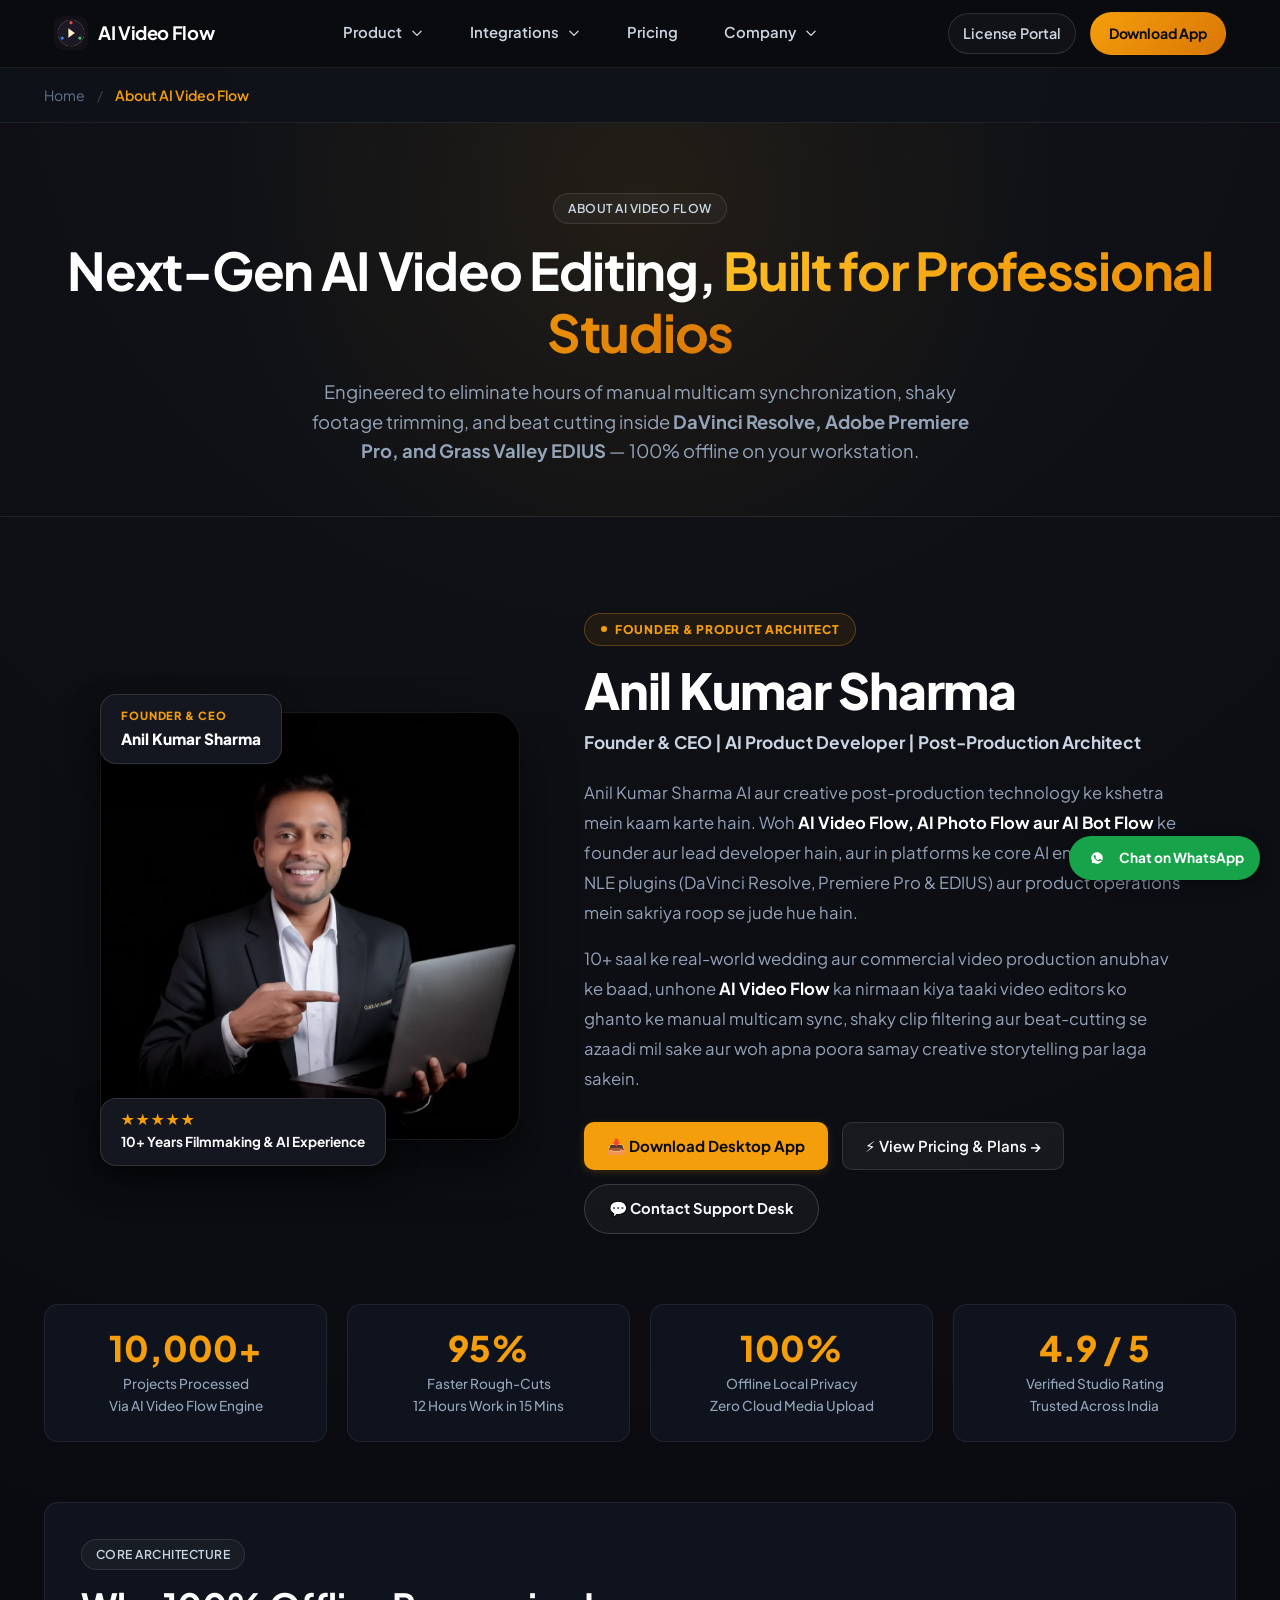
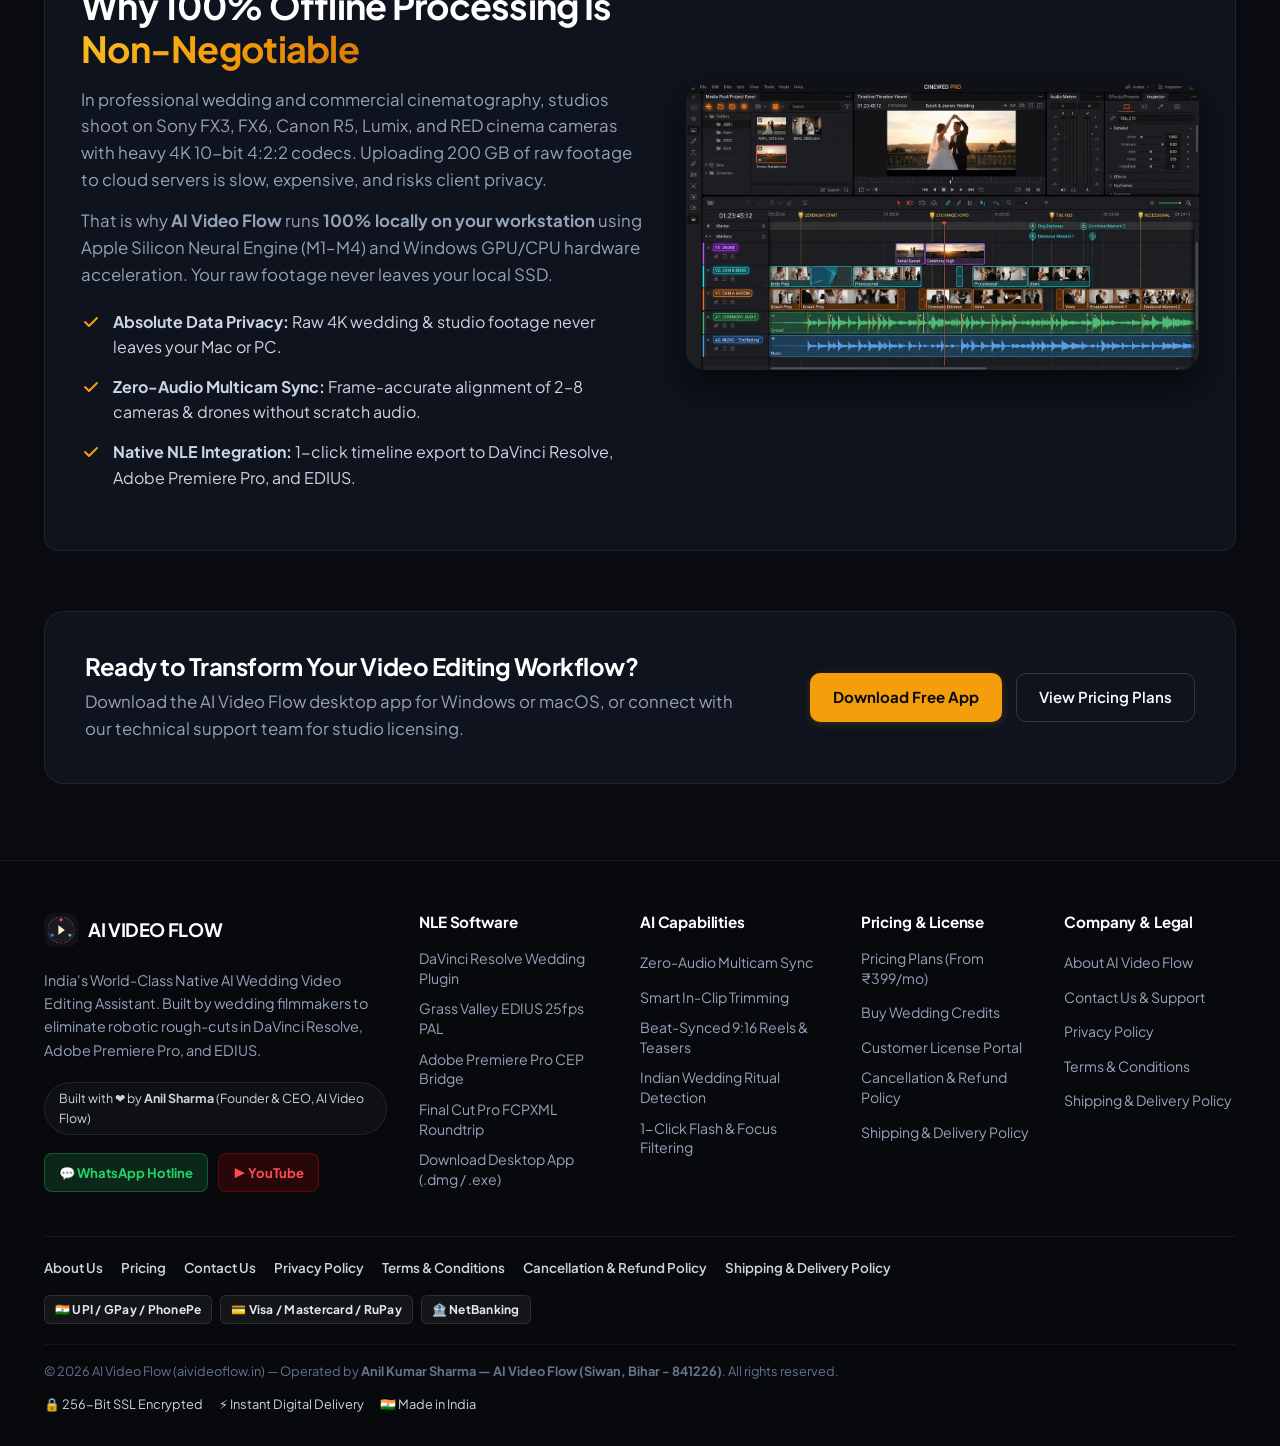
==== about.html @ 6924d9f5 "Update Header dropdowns to rounded pill triggers and soft icon-box cards in dark/gold theme" ====
<!DOCTYPE html>
<html lang="en">
<head>
  <meta charset="UTF-8">
  <meta name="viewport" content="width=device-width, initial-scale=1.0">
  <title>About Us — AI Video Flow | Built by Anil Kumar Sharma</title>
  
  <!-- Advanced SEO Meta Tags -->
  <meta name="description" content="Learn about AI Video Flow and its Founder & CEO Anil Kumar Sharma. India's #1 Native Offline AI Wedding Video Editing Assistant for DaVinci Resolve, Adobe Premiere Pro, and EDIUS.">
  <meta name="keywords" content="ai video flow, anil kumar sharma, ai video editing software india, davinci resolve wedding plugin, premiere pro multicam sync, edius ai editing">
  <meta name="author" content="Anil Kumar Sharma">
  <meta name="robots" content="index, follow, max-image-preview:large, max-snippet:-1, max-video-preview:-1">
  <meta name="theme-color" content="#07090e">
  <link rel="canonical" href="https://aivideoflow.in/about.html">

  <!-- OpenGraph / Facebook -->
  <meta property="og:type" content="profile">
  <meta property="og:url" content="https://aivideoflow.in/about.html">
  <meta property="og:title" content="About AI Video Flow — Founded by Anil Kumar Sharma">
  <meta property="og:description" content="Discover the mission and technology behind AI Video Flow — India's native offline AI video editing engine for DaVinci Resolve, Premiere Pro &amp; EDIUS.">
  <meta property="og:image" content="https://aivideoflow.in/assets/anil-sharma-mentor.webp">
  <meta property="og:site_name" content="AI Video Flow">
  <meta property="og:locale" content="en_IN">

  <!-- Twitter Card -->
  <meta name="twitter:card" content="summary_large_image">
  <meta name="twitter:url" content="https://aivideoflow.in/about.html">
  <meta name="twitter:title" content="About AI Video Flow — Founded by Anil Kumar Sharma">
  <meta name="twitter:description" content="100% Offline AI Video Editing Suite for DaVinci Resolve, Adobe Premiere Pro, and Grass Valley EDIUS.">
  <meta name="twitter:image" content="https://aivideoflow.in/assets/anil-sharma-mentor.webp">

  <!-- Favicon -->
  <link rel="icon" type="image/png" href="assets/icon.png">
  <link rel="apple-touch-icon" href="assets/icon.png">

  <!-- Fonts & Stylesheet -->
  <link rel="preconnect" href="https://fonts.googleapis.com">
  <link rel="preconnect" href="https://fonts.gstatic.com" crossorigin>
  <link href="https://fonts.googleapis.com/css2?family=JetBrains+Mono:wght@500;700&family=Plus+Jakarta+Sans:wght@400;500;600;700;800&display=swap" rel="stylesheet">
  <link rel="stylesheet" href="css/style.css?v=5.3">

  <!-- JSON-LD Structured Data: BreadcrumbList + AboutPage + Person + Organization -->
  <script type="application/ld+json">
  {
    "@context": "https://schema.org",
    "@graph": [
      {
        "@type": "BreadcrumbList",
        "itemListElement": [
          {
            "@type": "ListItem",
            "position": 1,
            "name": "Home",
            "item": "https://aivideoflow.in/"
          },
          {
            "@type": "ListItem",
            "position": 2,
            "name": "About Us",
            "item": "https://aivideoflow.in/about.html"
          }
        ]
      },
      {
        "@type": "AboutPage",
        "name": "About Anil Sharma and AI Video Flow",
        "url": "https://aivideoflow.in/about.html",
        "description": "Background, philosophy, and academy credentials of Anil Sharma, creator of AI Video Flow and founder of AI Video Flow Technologies in Siwan, Bihar.",
        "mainEntity": {
          "@type": "Person",
          "name": "Anil Sharma",
          "jobTitle": "Lead Cinematographer, Mentor & Software Creator",
          "image": "https://aivideoflow.in/assets/anil-sharma-mentor.webp",
          "url": "https://quickartphotography.in/mentors/anil-sharma/",
          "sameAs": [
            "https://quickartphotography.in/about-us/",
            "https://www.youtube.com/@QuickartPhotographyAcademy/videos",
            "https://www.instagram.com/quick.art.photography.academy/",
            "https://www.facebook.com/Quick.art.Photography.Academy"
          ],
          "worksFor": {
            "@type": "EducationalOrganization",
            "name": "AI Video Flow Technologies",
            "url": "https://quickartphotography.in/",
            "address": {
              "@type": "PostalAddress",
              "addressLocality": "Siwan",
              "addressRegion": "Bihar",
              "addressCountry": "IN"
            }
          }
        }
      }
    ]
  }
  </script>
    <!-- Critical Header Base Safeguard -->
  <style>
    .brand-name { white-space: nowrap !important; display: inline-flex !important; align-items: center !important; }
    .dropdown-menu, .mega-menu { display: none; }
    .has-dropdown:hover > .dropdown-menu, .has-dropdown:hover > .mega-menu { display: block; }
    .mobile-drawer-cta { display: none !important; }
    .nav-links, .dropdown-menu, .dropdown-menu li, .mega-item-list, .mega-item-list li { list-style: none !important; margin: 0; padding: 0; }
  </style>
</head>
<body>
    <!-- Site Navigation -->
      <!-- Site Navigation -->
  <header class="site-header">
    <div class="container nav-wrapper">
      <a href="index.html" class="brand-logo">
        <img src="assets/icon.png" alt="AI Video Flow Logo">
        <span class="brand-name">AI Video Flow</span>
      </a>

      <ul class="nav-links">
        <!-- Product Dropdown -->
        <li class="has-dropdown">
          <a href="index.html#workflows">
            Product
            <svg class="nav-chevron" viewBox="0 0 24 24"><path stroke-linecap="round" stroke-linejoin="round" d="M19 9l-7 7-7-7"/></svg>
          </a>
          <ul class="dropdown-menu">
            <li>
              <a href="index.html#workflows">
                <span class="dd-icon-box">
                  <svg fill="none" stroke="currentColor" stroke-width="2" viewBox="0 0 24 24"><path stroke-linecap="round" stroke-linejoin="round" d="M14.752 11.168l-3.197-2.132A1 1 0 0010 9.87v4.263a1 1 0 001.555.832l3.197-2.132a1 1 0 000-1.664z"/><path stroke-linecap="round" stroke-linejoin="round" d="M21 12a9 9 0 11-18 0 9 9 0 0118 0z"/></svg>
                </span>
                <span>AI Workflows</span>
              </a>
            </li>
            <li>
              <a href="zero-audio-multicam-sync.html">
                <span class="dd-icon-box">
                  <svg fill="none" stroke="currentColor" stroke-width="2" viewBox="0 0 24 24"><path stroke-linecap="round" stroke-linejoin="round" d="M13 10V3L4 14h7v7l9-11h-7z"/></svg>
                </span>
                <span>Zero-Audio Multicam</span>
              </a>
            </li>
            <li>
              <a href="index.html#features">
                <span class="dd-icon-box">
                  <svg fill="none" stroke="currentColor" stroke-width="2" viewBox="0 0 24 24"><path stroke-linecap="round" stroke-linejoin="round" d="M5 3v4M3 5h4M6 17v4m-2-2h4m5-16l2.286 6.857L21 12l-5.714 2.143L13 21l-2.286-6.857L5 12l5.714-2.143L13 3z"/></svg>
                </span>
                <span>Core Capabilities</span>
              </a>
            </li>
            <li>
              <a href="index.html#download">
                <span class="dd-icon-box">
                  <svg fill="none" stroke="currentColor" stroke-width="2" viewBox="0 0 24 24"><path stroke-linecap="round" stroke-linejoin="round" d="M4 16v1a3 3 0 003 3h10a3 3 0 003-3v-1m-4-4l-4 4m0 0l-4-4m4 4V4"/></svg>
                </span>
                <span>Download Desktop App</span>
              </a>
            </li>
          </ul>
        </li>

        <!-- Integrations Dropdown -->
        <li class="has-dropdown">
          <a href="index.html#editors">
            Integrations
            <svg class="nav-chevron" viewBox="0 0 24 24"><path stroke-linecap="round" stroke-linejoin="round" d="M19 9l-7 7-7-7"/></svg>
          </a>
          <ul class="dropdown-menu">
            <li>
              <a href="davinci-resolve-wedding-editing.html">
                <span class="dd-icon-box">
                  <svg fill="none" stroke="currentColor" stroke-width="2" viewBox="0 0 24 24"><circle cx="12" cy="8" r="3"/><circle cx="7" cy="16" r="3"/><circle cx="17" cy="16" r="3"/></svg>
                </span>
                <span>DaVinci Resolve</span>
              </a>
            </li>
            <li>
              <a href="premiere-pro-wedding-editing.html">
                <span class="dd-icon-box">
                  <svg fill="none" stroke="currentColor" stroke-width="2" viewBox="0 0 24 24"><rect x="3" y="4" width="18" height="16" rx="3"/><path stroke-linecap="round" stroke-linejoin="round" d="M8 15V9h3a2 2 0 010 4H8m7 2v-4a2 2 0 012-2"/></svg>
                </span>
                <span>Adobe Premiere Pro</span>
              </a>
            </li>
            <li>
              <a href="edius-wedding-video-editing.html">
                <span class="dd-icon-box">
                  <svg fill="none" stroke="currentColor" stroke-width="2" viewBox="0 0 24 24"><path stroke-linecap="round" stroke-linejoin="round" d="M15 10l4.553-2.276A1 1 0 0121 8.618v6.764a1 1 0 01-1.447.894L15 14M5 18h8a2 2 0 002-2V8a2 2 0 00-2-2H5a2 2 0 00-2 2v8a2 2 0 002 2z"/></svg>
                </span>
                <span>Grass Valley EDIUS</span>
              </a>
            </li>
          </ul>
        </li>

        <!-- Pricing -->
        <li><a href="pricing.html">Pricing</a></li>

        <!-- Company Dropdown (Exact Match to Reference Image!) -->
        <li class="has-dropdown">
          <a href="about.html">
            Company
            <svg class="nav-chevron" viewBox="0 0 24 24"><path stroke-linecap="round" stroke-linejoin="round" d="M19 9l-7 7-7-7"/></svg>
          </a>
          <ul class="dropdown-menu menu-right">
            <li>
              <a href="about.html">
                <span class="dd-icon-box">
                  <svg fill="currentColor" viewBox="0 0 24 24"><path d="M4 21V5a2 2 0 012-2h8a2 2 0 012 2v16h2v2H2v-2h2zm4-14v2h2V7H8zm0 4v2h2v-2H8zm0 4v2h2v-2H8zm4-8v2h2V7h-2zm0 4v2h2v-2h-2zm0 4v2h2v-2h-2z"/></svg>
                </span>
                <span>About Us</span>
              </a>
            </li>
            <li>
              <a href="contact.html">
                <span class="dd-icon-box">
                  <svg fill="currentColor" viewBox="0 0 24 24"><path d="M20 4H4c-1.1 0-1.99.9-1.99 2L2 18c0 1.1.9 2 2 2h16c1.1 0 2-.9 2-2V6c0-1.1-.9-2-2-2zm0 4l-8 5-8-5V6l8 5 8-5v2z"/></svg>
                </span>
                <span>Contact Us</span>
              </a>
            </li>
            <li>
              <a href="privacy.html">
                <span class="dd-icon-box">
                  <svg fill="currentColor" viewBox="0 0 24 24"><path d="M12 1L3 5v6c0 5.55 3.84 10.74 9 12 5.16-1.26 9-6.45 9-12V5l-9-4zm-2 16l-4-4 1.41-1.41L10 14.17l6.59-6.59L18 9l-8 8z"/></svg>
                </span>
                <span>Privacy Policy</span>
              </a>
            </li>
            <li>
              <a href="refund.html">
                <span class="dd-icon-box">
                  <svg fill="currentColor" viewBox="0 0 24 24"><path d="M14 2H6c-1.1 0-1.99.9-1.99 2L4 20c0 1.1.89 2 1.99 2H18c1.1 0 2-.9 2-2V8l-6-6zm2 16H8v-2h8v2zm0-4H8v-2h8v2zm-3-5V3.5L18.5 9H13z"/></svg>
                </span>
                <span>Refund &amp; Terms</span>
              </a>
            </li>
          </ul>
        </li>

        <!-- Mobile Drawer CTA -->
        <li class="mobile-drawer-cta">
          <a href="https://license.aivideoflow.in/index.php/admin" target="_blank" class="btn btn-secondary">License Portal</a>
          <a href="index.html#download" class="btn btn-primary">Download App</a>
        </li>
      </ul>

      <div class="nav-actions">
        <a href="https://license.aivideoflow.in/index.php/admin" target="_blank" class="nav-portal-link">License Portal</a>
        <a href="index.html#download" class="btn btn-primary">Download App</a>
        <button class="mobile-toggle" aria-label="Toggle Navigation">☰</button>
      </div>
    </div>
  </header>

  <!-- Breadcrumbs -->
  <nav class="breadcrumbs-bar" aria-label="Breadcrumb">
    <div class="container">
      <a href="index.html">Home</a>
      <span class="separator">/</span>
      <span class="current">About AI Video Flow</span>
    </div>
  </nav>

  <!-- Page Hero Header -->
  <section class="page-hero">
    <div class="container">
      <div class="section-tag">
        <span class="badge badge-version">ABOUT AI VIDEO FLOW</span>
      </div>
      <h1>Next-Gen AI Video Editing, <span class="text-gold">Built for Professional Studios</span></h1>
      <p>
        Engineered to eliminate hours of manual multicam synchronization, shaky footage trimming, and beat cutting inside <strong>DaVinci Resolve, Adobe Premiere Pro, and Grass Valley EDIUS</strong> — 100% offline on your workstation.
      </p>
    </div>
  </section>

  <!-- Main Founder & Product Mission Showcase -->
  <main class="section">
    <div class="container">
      
      <!-- Founder & CEO Spotlight Grid -->
      <div class="founder-spotlight-grid">
        <!-- Left: Founder Photo Card with Floating Top-Left & Bottom-Left Badges -->
        <div class="founder-photo-wrap">
          <div class="founder-badge-topleft">
            <span class="f-role">FOUNDER &amp; CEO</span>
            <span class="f-name">Anil Kumar Sharma</span>
          </div>

          <div class="founder-photo-frame">
            <img src="assets/anil-sharma-mentor.webp" alt="Anil Kumar Sharma — Founder & CEO of AI Video Flow" width="600" height="600">
          </div>

          <div class="founder-badge-bottomleft">
            <div class="f-stars">★★★★★</div>
            <div class="f-exp">10+ Years Filmmaking &amp; AI Experience</div>
          </div>
        </div>

        <!-- Right: Founder Bio & Product Action Pills -->
        <div class="founder-bio-content">
          <div class="founder-pill-tag">
            <span class="dot"></span>
            FOUNDER &amp; PRODUCT ARCHITECT
          </div>

          <h2>Anil Kumar Sharma</h2>

          <div class="founder-roles-line">
            Founder &amp; CEO | AI Product Developer | Post-Production Architect
          </div>

          <p class="founder-desc-text">
            Anil Kumar Sharma AI aur creative post-production technology ke kshetra mein kaam karte hain. Woh <strong>AI Video Flow, AI Photo Flow aur AI Bot Flow</strong> ke founder aur lead developer hain, aur in platforms ke core AI engine, native NLE plugins (DaVinci Resolve, Premiere Pro &amp; EDIUS) aur product operations mein sakriya roop se jude hue hain.
          </p>

          <p class="founder-desc-text" style="margin-top:-12px;">
            10+ saal ke real-world wedding aur commercial video production anubhav ke baad, unhone <strong>AI Video Flow</strong> ka nirmaan kiya taaki video editors ko ghanto ke manual multicam sync, shaky clip filtering aur beat-cutting se azaadi mil sake aur woh apna poora samay creative storytelling par laga sakein.
          </p>

          <!-- Product Action Buttons -->
          <div class="founder-btn-row">
            <a href="index.html#download" class="btn btn-primary">
              📥 Download Desktop App
            </a>

            <a href="pricing.html" class="btn btn-secondary">
              ⚡ View Pricing &amp; Plans →
            </a>

            <a href="contact.html" class="btn-masterclass-pill">
              💬 Contact Support Desk
            </a>
          </div>
        </div>
      </div>

      <!-- Product Impact Stats Strip -->
      <div class="stats-grid-4">
        <div class="stat-box">
          <div class="number">10,000+</div>
          <div class="label">Projects Processed<br>Via AI Video Flow Engine</div>
        </div>
        <div class="stat-box">
          <div class="number">95%</div>
          <div class="label">Faster Rough-Cuts<br>12 Hours Work in 15 Mins</div>
        </div>
        <div class="stat-box">
          <div class="number">100%</div>
          <div class="label">Offline Local Privacy<br>Zero Cloud Media Upload</div>
        </div>
        <div class="stat-box">
          <div class="number">4.9 / 5</div>
          <div class="label">Verified Studio Rating<br>Trusted Across India</div>
        </div>
      </div>

      <!-- Real Studio & Production Philosophy -->
      <div class="showcase-box" style="grid-template-columns: 1.1fr 1fr;margin-top:60px;">
        <div class="showcase-details">
          <span class="badge badge-version">CORE ARCHITECTURE</span>
          <h2 style="text-align:left;margin-top:14px;">Why 100% Offline Processing Is <span class="text-gold">Non-Negotiable</span></h2>
          <p>
            In professional wedding and commercial cinematography, studios shoot on Sony FX3, FX6, Canon R5, Lumix, and RED cinema cameras with heavy 4K 10-bit 4:2:2 codecs. Uploading 200 GB of raw footage to cloud servers is slow, expensive, and risks client privacy.
          </p>
          <p style="margin-top:14px;">
            That is why <strong>AI Video Flow</strong> runs <strong>100% locally on your workstation</strong> using Apple Silicon Neural Engine (M1–M4) and Windows GPU/CPU hardware acceleration. Your raw footage never leaves your local SSD.
          </p>
          <ul style="margin-top:20px;">
            <li>
              <svg width="20" height="20" fill="currentColor" viewBox="0 0 20 20"><path fill-rule="evenodd" d="M16.707 5.293a1 1 0 010 1.414l-8 8a1 1 0 01-1.414 0l-4-4a1 1 0 011.414-1.414L8 12.586l7.293-7.293a1 1 0 011.414 0z" clip-rule="evenodd"/></svg>
              <span><strong>Absolute Data Privacy:</strong> Raw 4K wedding &amp; studio footage never leaves your Mac or PC.</span>
            </li>
            <li>
              <svg width="20" height="20" fill="currentColor" viewBox="0 0 20 20"><path fill-rule="evenodd" d="M16.707 5.293a1 1 0 010 1.414l-8 8a1 1 0 01-1.414 0l-4-4a1 1 0 011.414-1.414L8 12.586l7.293-7.293a1 1 0 011.414 0z" clip-rule="evenodd"/></svg>
              <span><strong>Zero-Audio Multicam Sync:</strong> Frame-accurate alignment of 2–8 cameras &amp; drones without scratch audio.</span>
            </li>
            <li>
              <svg width="20" height="20" fill="currentColor" viewBox="0 0 20 20"><path fill-rule="evenodd" d="M16.707 5.293a1 1 0 010 1.414l-8 8a1 1 0 01-1.414 0l-4-4a1 1 0 011.414-1.414L8 12.586l7.293-7.293a1 1 0 011.414 0z" clip-rule="evenodd"/></svg>
              <span><strong>Native NLE Integration:</strong> 1-click timeline export to DaVinci Resolve, Adobe Premiere Pro, and EDIUS.</span>
            </li>
          </ul>
        </div>
        <div class="showcase-media">
          <img src="assets/hero_timeline.jpg" alt="AI Video Flow Native Multicam Timeline Interface" style="width:100%;border-radius:var(--radius-lg);object-fit:cover;box-shadow:var(--shadow-card);">
        </div>
      </div>

      <!-- Product Download & Support Callout -->
      <div style="background:var(--bg-card);border:1px solid var(--border-color);border-radius:var(--radius-lg);padding:40px;margin-top:60px;display:flex;justify-content:space-between;align-items:center;flex-wrap:wrap;gap:24px;">
        <div>
          <h3 style="font-size:1.5rem;color:#fff;">Ready to Transform Your Video Editing Workflow?</h3>
          <p style="margin-top:8px;color:var(--text-secondary);max-width:650px;">
            Download the AI Video Flow desktop app for Windows or macOS, or connect with our technical support team for studio licensing.
          </p>
        </div>
        <div style="display:flex;gap:14px;flex-wrap:wrap;">
          <a href="index.html#download" class="btn btn-primary">Download Free App</a>
          <a href="pricing.html" class="btn btn-outline-gold">View Pricing Plans</a>
        </div>
      </div>

    </div>
  </main>

  <!-- Site Footer with Trust Bar and 5-Column Navigation -->
  <footer class="site-footer">
    <div class="container">

      <!-- Trust Bar -->
      <div class="footer-trust-bar">
        <div class="trust-item">
          <div class="trust-icon">🇮🇳</div>
          <div class="trust-text">
            <strong>Engineered for Indian Weddings</strong>
            <span>Barat, Jaymala, Pheras &amp; Vidai optimized</span>
          </div>
        </div>
        <div class="trust-item">
          <div class="trust-icon">⚡</div>
          <div class="trust-text">
            <strong>Offline Local Engine</strong>
            <span>Raw 4K footage never leaves your workstation</span>
          </div>
        </div>
        <div class="trust-item">
          <div class="trust-icon">🎬</div>
          <div class="trust-text">
            <strong>Native NLE Integrations</strong>
            <span>DaVinci Resolve, Premiere Pro &amp; EDIUS</span>
          </div>
        </div>
        <div class="trust-item">
          <div class="trust-icon">🎓</div>
          <div class="trust-text">
            <strong>10,000+ Projects Processed</strong>
            <span>Trusted by Wedding & Commercial Studios</span>
          </div>
        </div>
      </div>

      <!-- Main Footer Columns -->
      <div class="footer-grid">
        <div class="footer-brand">
          <a href="index.html" class="brand-logo">
            <img src="assets/icon.png" alt="AI Video Flow Logo">
            <div class="brand-name">AI VIDEO FLOW</div>
          </a>
          <p>
            India's World-Class Native AI Wedding Video Editing Assistant. Built by wedding filmmakers to eliminate robotic rough-cuts in DaVinci Resolve, Adobe Premiere Pro, and EDIUS.
          </p>
          <div class="footer-creator-pill">
            <span>Built with ❤️ by <strong>Anil Sharma</strong> (Founder & CEO, AI Video Flow)</span>
          </div>
          <div class="footer-social-row">
            <a href="https://wa.me/919939800780" target="_blank" class="footer-social-btn whatsapp">💬 WhatsApp Hotline</a>
            <a href="https://www.youtube.com/@QuickartPhotographyAcademy/videos" target="_blank" class="footer-social-btn youtube">▶ YouTube</a>
          </div>
        </div>

        <div class="footer-col">
          <h4>NLE Software</h4>
          <ul class="footer-links">
            <li><a href="davinci-resolve-wedding-editing.html">DaVinci Resolve Wedding Plugin</a></li>
            <li><a href="edius-wedding-video-editing.html">Grass Valley EDIUS 25fps PAL</a></li>
            <li><a href="premiere-pro-wedding-editing.html">Adobe Premiere Pro CEP Bridge</a></li>
            <li><a href="index.html#editors">Final Cut Pro FCPXML Roundtrip</a></li>
            <li><a href="index.html#download">Download Desktop App (.dmg / .exe)</a></li>
          </ul>
        </div>

        <div class="footer-col">
          <h4>AI Capabilities</h4>
          <ul class="footer-links">
            <li><a href="zero-audio-multicam-sync.html">Zero-Audio Multicam Sync</a></li>
            <li><a href="index.html#features">Smart In-Clip Trimming</a></li>
            <li><a href="index.html#features">Beat-Synced 9:16 Reels &amp; Teasers</a></li>
            <li><a href="index.html#features">Indian Wedding Ritual Detection</a></li>
            <li><a href="index.html#features">1-Click Flash &amp; Focus Filtering</a></li>
          </ul>
        </div>

        <div class="footer-col">
          <h4>Pricing &amp; License</h4>
          <ul class="footer-links">
            <li><a href="pricing.html">Pricing Plans (From ₹399/mo)</a></li>
            <li><a href="https://license.aivideoflow.in/index.php/buy" target="_blank">Buy Wedding Credits</a></li>
            <li><a href="https://license.aivideoflow.in/index.php/admin" target="_blank">Customer License Portal</a></li>
            <li><a href="refund.html">Cancellation &amp; Refund Policy</a></li>
            <li><a href="shipping.html">Shipping &amp; Delivery Policy</a></li>
          </ul>
        </div>

        <div class="footer-col">
          <h4>Company &amp; Legal</h4>
          <ul class="footer-links">
            <li><a href="about.html">About AI Video Flow</a></li>
            <li><a href="contact.html">Contact Us &amp; Support</a></li>
            <li><a href="privacy.html">Privacy Policy</a></li>
            <li><a href="terms.html">Terms &amp; Conditions</a></li>
            <li><a href="shipping.html">Shipping &amp; Delivery Policy</a></li>
          </ul>
        </div>
      </div>

      <!-- Payment Gateway Mandatory Compliance & Policy Bar -->
      <div class="footer-legal-strip">
        <div class="footer-policy-pills">
          <a href="about.html">About Us</a>
          <a href="pricing.html">Pricing</a>
          <a href="contact.html">Contact Us</a>
          <a href="privacy.html">Privacy Policy</a>
          <a href="terms.html">Terms &amp; Conditions</a>
          <a href="refund.html">Cancellation &amp; Refund Policy</a>
          <a href="shipping.html">Shipping &amp; Delivery Policy</a>
        </div>
        <div class="footer-payment-methods">
          <span class="pay-badge">🇮🇳 UPI / GPay / PhonePe</span>
          <span class="pay-badge">💳 Visa / Mastercard / RuPay</span>
          <span class="pay-badge">🏦 NetBanking</span>
        </div>
      </div>

      <div class="footer-bottom">
        <div>
          © 2026 AI Video Flow (aivideoflow.in) — Operated by <strong>Anil Kumar Sharma — AI Video Flow (Siwan, Bihar - 841226)</strong>. All rights reserved.
        </div>
        <div class="footer-security-badges">
          <span>🔒 256-Bit SSL Encrypted</span>
          <span>⚡ Instant Digital Delivery</span>
          <span>🇮🇳 Made in India</span>
        </div>
      </div>

    </div>
  </footer>

  <!-- Floating WhatsApp CTA -->
  <a href="https://wa.me/919939800780?text=Hello%20Anil%20Sharma%20sir,%20mujhe%20AI%20Video%20Flow%20ke%20baare%20me%20baat%20karni%20hai" target="_blank" class="floating-whatsapp" aria-label="Chat on WhatsApp">
    <svg viewBox="0 0 24 24"><path d="M12.031 6.172c-3.181 0-5.767 2.586-5.768 5.766-.001 1.298.38 2.27 1.019 3.287l-.582 2.128 2.182-.573c.978.58 1.911.928 3.145.929 3.178 0 5.767-2.587 5.768-5.766.001-3.187-2.575-5.77-5.764-5.771zm3.392 8.244c-.144.405-.837.774-1.17.824-.312.045-.694.074-2.127-.521-1.625-.675-2.679-2.316-2.76-2.424-.082-.108-.656-.874-.656-1.666 0-.793.415-1.182.562-1.341.147-.16.321-.199.428-.199.108 0 .216.002.309.006.101.005.234-.038.366.279.135.324.463 1.13.504 1.213.04.082.067.179.013.288-.054.108-.081.176-.162.271-.081.096-.17.214-.243.287-.081.082-.166.171-.071.334.095.163.423.699.908 1.13 1.055.939 1.63 1.053 1.862 1.149.232.096.368.082.503-.073.136-.156.582-.676.737-.908.156-.232.311-.194.523-.116.212.078 1.344.634 1.574.749.23.115.384.171.44.267.056.096.056.559-.088.964z"/></svg>
    <span>Chat on WhatsApp</span>
  </a>

  <script src="js/main.js?v=4.0"></script>
</body>
</html>
---- css/style.css ----
:root {
  --bg-primary: #07090e;
  --bg-secondary: #0d121d;
  --bg-card: rgba(18, 24, 38, 0.7);
  --bg-card-hover: rgba(26, 34, 52, 0.85);
  --border-color: rgba(255, 255, 255, 0.08);
  --border-highlight: rgba(234, 179, 8, 0.35);
  --text-primary: #f8fafc;
  --text-secondary: #94a3b8;
  --text-muted: #64748b;
  --accent-gold: #f59e0b;
  --accent-gold-bright: #fbbf24;
  --accent-gold-glow: rgba(245, 158, 11, 0.25);
  --accent-cyan: #38bdf8;
  --accent-cyan-glow: rgba(56, 189, 248, 0.2);
  --accent-purple: #a855f7;
  --font-sans: 'Plus Jakarta Sans', system-ui, -apple-system, sans-serif;
  --font-mono: 'JetBrains Mono', monospace;
  --radius-sm: 8px;
  --radius-md: 14px;
  --radius-lg: 20px;
  --radius-full: 9999px;
  --shadow-card: 0 20px 40px -15px rgba(0, 0, 0, 0.6);
  --shadow-glow: 0 0 35px -5px rgba(245, 158, 11, 0.3);
}

* {
  margin: 0;
  padding: 0;
  box-sizing: border-box;
}

html {
  scroll-behavior: smooth;
  font-size: 16px;
  background-color: var(--bg-primary);
  color: var(--text-primary);
  font-family: var(--font-sans);
  -webkit-font-smoothing: antialiased;
  overflow-x: hidden;
  max-width: 100vw;
}

body {
  overflow-x: hidden;
  max-width: 100vw;
  width: 100%;
  position: relative;
  line-height: 1.6;
  background-image: 
    radial-gradient(circle at 15% 15%, rgba(245, 158, 11, 0.08) 0%, transparent 40%),
    radial-gradient(circle at 85% 60%, rgba(56, 189, 248, 0.06) 0%, transparent 45%),
    radial-gradient(circle at 50% 90%, rgba(168, 85, 247, 0.05) 0%, transparent 50%);
  background-attachment: fixed;
}

/* Container */
.container {
  width: 100%;
  max-width: 1240px;
  margin: 0 auto;
  padding: 0 24px;
}

/* Typography */
h1, h2, h3, h4 {
  font-weight: 700;
  line-height: 1.2;
  letter-spacing: -0.02em;
  color: #fff;
}

h1 { font-size: clamp(2.4rem, 5vw, 4rem); }
h2 { font-size: clamp(1.8rem, 3.5vw, 2.75rem); text-align: center; margin-bottom: 1rem; }
h3 { font-size: 1.35rem; }

p {
  color: var(--text-secondary);
  font-size: 1.05rem;
}

.text-gold {
  background: linear-gradient(135deg, #fbbf24 0%, #f59e0b 50%, #d97706 100%);
  -webkit-background-clip: text;
  -webkit-text-fill-color: transparent;
}

.text-cyan {
  background: linear-gradient(135deg, #7dd3fc 0%, #38bdf8 100%);
  -webkit-background-clip: text;
  -webkit-text-fill-color: transparent;
}

/* Header & Nav */
.site-header {
  position: sticky;
  top: 0;
  z-index: 1000;
  background: rgba(9, 12, 20, 0.94);
  backdrop-filter: blur(16px);
  -webkit-backdrop-filter: blur(16px);
  border-bottom: 1px solid rgba(255, 255, 255, 0.08);
  padding: 14px 0;
  transition: all 0.3s ease;
}

.nav-wrapper {
  display: flex;
  justify-content: space-between;
  align-items: center;
  gap: 20px;
}

.brand-logo {
  display: flex;
  align-items: center;
  gap: 12px;
  text-decoration: none;
}

.brand-logo img {
  width: 38px;
  height: 38px;
  border-radius: 9px;
  box-shadow: 0 0 16px rgba(56, 189, 248, 0.25);
}

.brand-name {
  font-size: 1.28rem;
  font-weight: 800;
  letter-spacing: -0.02em;
  white-space: nowrap !important;
  display: inline-flex;
  align-items: center;
  line-height: 1;
}

.brand-name .text-ai {
  color: #ffffff;
}

.brand-name .text-video {
  color: #38bdf8;
}

.brand-name .text-flow {
  color: #f59e0b;
}

.brand-name span.sub {
  display: none !important;
}

.nav-links {
  display: flex;
  align-items: center;
  gap: 24px;
  list-style: none;
  margin: 0;
  padding: 0;
}

.nav-links > li {
  position: relative;
}

.nav-links > li > a {
  color: #94a3b8;
  text-decoration: none;
  font-size: 0.92rem;
  font-weight: 500;
  padding: 6px 0;
  display: inline-flex;
  align-items: center;
  gap: 5px;
  transition: color 0.2s ease;
  white-space: nowrap;
}

.nav-links > li > a:hover,
.nav-links > li > a.active {
  color: #ffffff;
  background: transparent;
}

.arrow-down {
  font-size: 0.55rem;
  color: #64748b;
  transition: transform 0.2s ease, color 0.2s ease;
  display: inline-block;
}

.has-dropdown:hover .arrow-down {
  transform: rotate(180deg);
  color: #38bdf8;
}

/* Elegant Floating Dropdown Menu (Desktop) */
.has-dropdown {
  position: relative;
}

/* =========================================================
   Mega Menu System (Desktop & Mobile)
   ========================================================= */
.has-mega-menu {
  position: static !important;
}

.mega-menu {
  display: none;
  position: absolute;
  top: calc(100% + 12px);
  left: 0;
  right: 0;
  margin: 0 auto;
  width: 100%;
  max-width: 960px;
  background: rgba(10, 14, 25, 0.98);
  backdrop-filter: blur(28px);
  -webkit-backdrop-filter: blur(28px);
  border: 1px solid rgba(255, 255, 255, 0.12);
  border-radius: 18px;
  box-shadow: 0 25px 60px -10px rgba(0, 0, 0, 0.85), 0 0 35px rgba(56, 189, 248, 0.08);
  padding: 24px;
  z-index: 1200;
  box-sizing: border-box;
}

.mega-menu::before {
  content: '';
  position: absolute;
  top: -14px;
  left: 0;
  right: 0;
  height: 14px;
}

.has-dropdown:hover > .mega-menu {
  display: block;
  animation: fadeInDropdown 0.22s cubic-bezier(0.16, 1, 0.3, 1);
}

.mega-menu-grid {
  display: grid;
  grid-template-columns: 1.25fr 1.25fr 1fr;
  gap: 24px;
  align-items: stretch;
}

.mega-menu-grid.solutions-grid {
  grid-template-columns: 1.25fr 1.25fr;
  max-width: 740px;
  margin: 0 auto;
}

.mega-menu-col {
  display: flex;
  flex-direction: column;
}

.mega-col-heading {
  font-size: 0.72rem;
  font-weight: 800;
  text-transform: uppercase;
  letter-spacing: 0.08em;
  color: #94a3b8;
  margin-bottom: 12px;
  padding-bottom: 6px;
  border-bottom: 1px solid rgba(255, 255, 255, 0.07);
  display: flex;
  align-items: center;
  gap: 6px;
}

.mega-item-list {
  list-style: none;
  margin: 0;
  padding: 0;
  display: flex;
  flex-direction: column;
  gap: 4px;
}

.mega-item-list li {
  width: 100%;
}

.mega-item-list a {
  display: flex;
  align-items: flex-start;
  gap: 12px;
  padding: 10px 12px;
  border-radius: 10px;
  color: #e2e8f0;
  text-decoration: none;
  transition: all 0.2s ease;
}

.mega-item-list a:hover {
  background: rgba(255, 255, 255, 0.06);
  color: #ffffff;
  transform: translateX(3px);
}

.mega-item-list .m-icon {
  font-size: 1.25rem;
  line-height: 1;
  flex-shrink: 0;
  margin-top: 2px;
}

.mega-item-list .m-icon-logo {
  width: 26px;
  height: 26px;
  border-radius: 6px;
  display: inline-flex;
  align-items: center;
  justify-content: center;
  font-size: 0.75rem;
  font-weight: 900;
  color: #fff;
  flex-shrink: 0;
  margin-top: 2px;
}

.mega-item-list .m-icon-logo.dv {
  background: linear-gradient(135deg, #f43f5e 0%, #0ea5e9 100%);
}

.mega-item-list .m-icon-logo.ed {
  background: linear-gradient(135deg, #0284c7 0%, #f59e0b 100%);
}

.mega-item-list .m-icon-logo.pr {
  background: #9333ea;
}

.mega-item-list .m-icon-logo.fcp {
  background: linear-gradient(135deg, #10b981 0%, #059669 100%);
}

.mega-item-list .m-text {
  display: flex;
  flex-direction: column;
  gap: 2px;
}

.mega-item-list strong {
  font-size: 0.9rem;
  font-weight: 600;
  color: #ffffff;
  display: inline-flex;
  align-items: center;
  gap: 6px;
}

.mega-item-list small {
  font-size: 0.78rem;
  color: #94a3b8;
  line-height: 1.35;
}

/* Mega Menu Spotlight Card (Right Column) */
.mega-featured-card {
  background: linear-gradient(145deg, rgba(139, 92, 246, 0.12) 0%, rgba(56, 189, 248, 0.08) 100%);
  border: 1px solid rgba(139, 92, 246, 0.25);
  border-radius: 14px;
  padding: 18px;
  display: flex;
  flex-direction: column;
  justify-content: space-between;
  position: relative;
  overflow: hidden;
}

.mega-featured-card::before {
  content: '';
  position: absolute;
  top: -30px;
  right: -30px;
  width: 100px;
  height: 100px;
  background: radial-gradient(circle, rgba(139, 92, 246, 0.3) 0%, transparent 70%);
  border-radius: 50%;
  pointer-events: none;
}

.mega-card-badge {
  display: inline-flex;
  align-items: center;
  gap: 5px;
  font-size: 0.65rem;
  font-weight: 800;
  color: #a78bfa;
  background: rgba(139, 92, 246, 0.2);
  padding: 3px 8px;
  border-radius: 6px;
  border: 1px solid rgba(139, 92, 246, 0.4);
  width: fit-content;
  margin-bottom: 10px;
  letter-spacing: 0.04em;
}

.mega-featured-card h4 {
  font-size: 1.05rem;
  font-weight: 700;
  color: #ffffff;
  margin: 0 0 6px 0;
}

.mega-featured-card p {
  font-size: 0.8rem;
  color: #cbd5e1;
  line-height: 1.4;
  margin: 0 0 12px 0;
}

.mega-card-nles {
  display: flex;
  align-items: center;
  gap: 8px;
  font-size: 0.75rem;
  color: #94a3b8;
  margin-bottom: 14px;
}

.mega-card-nles span {
  color: #f1f5f9;
  font-weight: 600;
}

.mega-card-btn {
  display: inline-flex;
  align-items: center;
  justify-content: center;
  gap: 6px;
  background: linear-gradient(135deg, #7c3aed 0%, #6366f1 100%);
  color: #ffffff !important;
  font-size: 0.82rem;
  font-weight: 700;
  padding: 8px 14px;
  border-radius: 8px;
  text-decoration: none;
  transition: all 0.2s ease;
  box-shadow: 0 4px 14px rgba(124, 58, 237, 0.35);
}

.mega-card-btn:hover {
  transform: translateY(-2px);
  box-shadow: 0 6px 20px rgba(124, 58, 237, 0.5);
  background: linear-gradient(135deg, #8b5cf6 0%, #7c3aed 100%);
}

/* Regular Dropdown Menu (For Resources & Company) */
.dropdown-menu {
  display: none;
  position: absolute;
  top: 100%;
  left: 0;
  margin-top: 8px;
  min-width: 290px;
  background: rgba(10, 14, 23, 0.98);
  backdrop-filter: blur(24px);
  -webkit-backdrop-filter: blur(24px);
  border: 1px solid rgba(255, 255, 255, 0.1);
  border-radius: 12px;
  box-shadow: 0 20px 45px -10px rgba(0, 0, 0, 0.8), 0 0 25px rgba(56, 189, 248, 0.08);
  padding: 8px;
  list-style: none;
  z-index: 1100;
}

.dropdown-menu.menu-right,
.nav-links > li:nth-last-child(2) .dropdown-menu,
.nav-links > li:nth-last-child(3) .dropdown-menu {
  left: auto;
  right: 0;
}

.dropdown-menu::before {
  content: '';
  position: absolute;
  top: -10px;
  left: 0;
  right: 0;
  height: 10px;
}

.has-dropdown:not(.has-mega-menu):hover > .dropdown-menu {
  display: block;
  animation: fadeInDropdown 0.2s ease-out;
}

.dropdown-menu li {
  width: 100%;
  list-style: none;
}

.dropdown-menu li a {
  display: flex;
  align-items: center;
  gap: 10px;
  padding: 10px 14px;
  border-radius: 8px;
  color: #cbd5e1;
  text-decoration: none;
  font-size: 0.88rem;
  font-weight: 500;
  transition: all 0.2s ease;
  white-space: nowrap;
}

.dropdown-menu li a:hover {
  background: rgba(255, 255, 255, 0.06);
  color: #ffffff;
  transform: translateX(3px);
}

.dropdown-menu li a .badge-mini {
  font-size: 0.65rem;
  font-weight: 800;
  padding: 2px 6px;
  border-radius: 4px;
  background: rgba(245, 158, 11, 0.2);
  color: var(--accent-gold);
  border: 1px solid rgba(245, 158, 11, 0.35);
  margin-left: auto;
  text-transform: uppercase;
  letter-spacing: 0.04em;
}

/* =========================================================
   Unique State-of-the-Art Button Animations
   ========================================================= */

/* Shimmer Light Beam Effect across primary buttons */
.btn-primary,
.btn-build-timelines,
.mega-card-btn {
  position: relative;
  overflow: hidden;
  isolation: isolate;
}

.btn-primary::after,
.btn-build-timelines::after,
.mega-card-btn::after {
  content: '';
  position: absolute;
  top: -50%;
  left: -150%;
  width: 80%;
  height: 200%;
  background: linear-gradient(
    90deg,
    transparent 0%,
    rgba(255, 255, 255, 0.08) 25%,
    rgba(255, 255, 255, 0.45) 50%,
    rgba(255, 255, 255, 0.08) 75%,
    transparent 100%
  );
  transform: rotate(28deg);
  animation: cosmicShimmerBeam 4.5s cubic-bezier(0.4, 0, 0.2, 1) infinite;
  pointer-events: none;
}

@keyframes cosmicShimmerBeam {
  0% {
    left: -160%;
    opacity: 0;
  }
  15% {
    opacity: 1;
  }
  35% {
    left: 160%;
    opacity: 0;
  }
  100% {
    left: 160%;
    opacity: 0;
  }
}

/* Ambient Gold Breathing Aura for Primary Buttons */
.btn-primary {
  box-shadow: 0 4px 18px rgba(245, 158, 11, 0.32), 0 0 25px rgba(245, 158, 11, 0.12);
  animation: goldBreathingPulse 3.5s ease-in-out infinite alternate;
}

@keyframes goldBreathingPulse {
  0% {
    box-shadow: 0 4px 16px rgba(245, 158, 11, 0.28), 0 0 20px rgba(245, 158, 11, 0.08);
  }
  100% {
    box-shadow: 0 6px 26px rgba(245, 158, 11, 0.52), 0 0 32px rgba(245, 158, 11, 0.22);
  }
}

/* Cosmic Purple "Build Timelines" Button (From User Screenshot!) */
.btn-build-timelines {
  width: 100%;
  background: linear-gradient(135deg, #7c3aed 0%, #6d28d9 50%, #5b21b6 100%);
  color: #ffffff;
  font-size: 1.08rem;
  font-weight: 700;
  padding: 15px 24px;
  border-radius: 12px;
  border: 1px solid rgba(255, 255, 255, 0.22);
  cursor: pointer;
  display: flex;
  align-items: center;
  justify-content: center;
  gap: 10px;
  box-shadow: 0 8px 28px rgba(124, 58, 237, 0.45), 0 0 35px rgba(139, 92, 246, 0.22), inset 0 1px 1px rgba(255, 255, 255, 0.35);
  transition: all 0.25s cubic-bezier(0.16, 1, 0.3, 1);
  animation: purpleBreathingGlow 2.8s ease-in-out infinite alternate;
}

@keyframes purpleBreathingGlow {
  0% {
    box-shadow: 0 6px 22px rgba(124, 58, 237, 0.35), 0 0 22px rgba(139, 92, 246, 0.15), inset 0 1px 1px rgba(255, 255, 255, 0.25);
  }
  100% {
    box-shadow: 0 10px 34px rgba(124, 58, 237, 0.62), 0 0 42px rgba(139, 92, 246, 0.32), inset 0 1px 2px rgba(255, 255, 255, 0.55);
  }
}

.btn-build-timelines:hover {
  transform: translateY(-2px) scale(1.008);
  background: linear-gradient(135deg, #8b5cf6 0%, #7c3aed 50%, #6d28d9 100%);
  border-color: rgba(255, 255, 255, 0.4);
}

.btn-build-timelines:active {
  transform: translateY(1px) scale(0.99);
}

/* Unique Outline Button with Ambient Halo */
.btn-outline-gold {
  position: relative;
  transition: all 0.25s ease;
}

.btn-outline-gold:hover {
  box-shadow: 0 0 22px rgba(245, 158, 11, 0.32), inset 0 0 12px rgba(245, 158, 11, 0.12);
  border-color: #fbbf24 !important;
}

.nav-actions {
  display: flex;
  align-items: center;
  gap: 12px;
  flex-shrink: 0;
}

.nav-actions .btn {
  border-radius: 8px !important;
  padding: 8px 18px;
  font-size: 0.88rem;
  font-weight: 600;
  white-space: nowrap !important;
  flex-shrink: 0;
  letter-spacing: -0.01em;
}

.nav-actions .btn-outline-gold {
  background: rgba(255, 255, 255, 0.04);
  color: #ffffff;
  border: 1px solid rgba(255, 255, 255, 0.18);
  border-radius: 8px !important;
}

.nav-actions .btn-outline-gold:hover {
  background: rgba(255, 255, 255, 0.1);
  border-color: rgba(255, 255, 255, 0.35);
  color: #ffffff;
  transform: translateY(-1px);
}

.nav-actions .btn-primary {
  background: linear-gradient(135deg, #f59e0b 0%, #d97706 100%);
  color: #0a0d14;
  border: 1px solid transparent;
  border-radius: 8px !important;
  font-weight: 700;
  box-shadow: 0 2px 10px rgba(245, 158, 11, 0.3);
}

.nav-actions .btn-primary:hover {
  background: linear-gradient(135deg, #fbbf24 0%, #f59e0b 100%);
  box-shadow: 0 4px 16px rgba(245, 158, 11, 0.45);
  transform: translateY(-1px);
}

/* Buttons */
.btn {
  display: inline-flex;
  align-items: center;
  justify-content: center;
  gap: 8px;
  padding: 12px 24px;
  border-radius: var(--radius-full);
  font-size: 0.95rem;
  font-weight: 700;
  text-decoration: none;
  cursor: pointer;
  transition: all 0.25s cubic-bezier(0.4, 0, 0.2, 1);
  border: 1px solid transparent;
  white-space: nowrap !important;
  flex-shrink: 0;
}

.btn-primary {
  background: linear-gradient(135deg, #f59e0b 0%, #d97706 100%);
  color: #000;
  box-shadow: 0 4px 20px var(--accent-gold-glow);
}

.btn-primary:hover {
  transform: translateY(-2px);
  box-shadow: 0 8px 25px rgba(245, 158, 11, 0.45);
  background: linear-gradient(135deg, #fbbf24 0%, #f59e0b 100%);
}

.btn-secondary {
  background: rgba(255, 255, 255, 0.05);
  color: #fff;
  border: 1px solid var(--border-color);
  backdrop-filter: blur(8px);
}

.btn-secondary:hover {
  background: rgba(255, 255, 255, 0.12);
  border-color: rgba(255, 255, 255, 0.2);
  transform: translateY(-2px);
}

.btn-outline-gold {
  background: rgba(245, 158, 11, 0.06);
  color: var(--accent-gold-bright);
  border: 1px solid var(--accent-gold);
}

.btn-outline-gold:hover {
  background: rgba(245, 158, 11, 0.16);
  transform: translateY(-2px);
}

.btn-lg {
  padding: 16px 32px;
  font-size: 1.05rem;
}

/* Badges */
.badge {
  display: inline-flex;
  align-items: center;
  gap: 8px;
  padding: 6px 16px;
  border-radius: var(--radius-full);
  font-size: 0.85rem;
  font-weight: 700;
  letter-spacing: 0.02em;
}

.badge-version {
  background: rgba(245, 158, 11, 0.12);
  border: 1px solid rgba(245, 158, 11, 0.35);
  color: var(--accent-gold-bright);
}

.badge-pill {
  background: rgba(56, 189, 248, 0.12);
  border: 1px solid rgba(56, 189, 248, 0.3);
  color: var(--accent-cyan);
}

/* Hero Section */
.hero-section {
  padding: 70px 0 60px;
  text-align: center;
  position: relative;
  background: radial-gradient(circle at 50% 20%, rgba(245, 158, 11, 0.08) 0%, transparent 60%);
}

.hero-content {
  max-width: 1040px;
  margin: 0 auto;
}

/* Hero Top Integration Badge */
.hero-bridge-badge {
  display: inline-flex;
  align-items: center;
  gap: 10px;
  padding: 8px 20px;
  background: rgba(255, 255, 255, 0.04);
  border: 1px solid rgba(245, 158, 11, 0.35);
  border-radius: var(--radius-full);
  font-size: 0.88rem;
  color: #e2e8f0;
  margin-bottom: 24px;
  backdrop-filter: blur(8px);
  box-shadow: 0 4px 20px rgba(0, 0, 0, 0.4), 0 0 15px rgba(245, 158, 11, 0.1);
}

.hero-bridge-badge strong {
  color: #fff;
}

.badge-pulse {
  width: 8px;
  height: 8px;
  background: #10b981;
  border-radius: 50%;
  box-shadow: 0 0 10px #10b981;
  animation: pulseGreen 1.8s infinite;
}

@keyframes pulseGreen {
  0% { transform: scale(0.95); box-shadow: 0 0 0 0 rgba(16, 185, 129, 0.7); }
  70% { transform: scale(1.1); box-shadow: 0 0 0 8px rgba(16, 185, 129, 0); }
  100% { transform: scale(0.95); box-shadow: 0 0 0 0 rgba(16, 185, 129, 0); }
}

.hero-subtitle {
  font-size: 1.2rem;
  line-height: 1.6;
  margin: 20px auto 32px;
  max-width: 820px;
  color: #cbd5e1;
}

.hero-subtitle strong {
  color: #fff;
}

.hero-cta-group {
  display: flex;
  justify-content: center;
  flex-wrap: wrap;
  gap: 14px;
  margin-bottom: 24px;
}

.hero-platform-notice {
  font-size: 0.86rem;
  color: var(--text-muted);
  display: flex;
  align-items: center;
  justify-content: center;
  gap: 10px;
  margin-bottom: 36px;
  flex-wrap: wrap;
}

/* 3-Step Visual Connection Diagram ("How it Connects") */
.workflow-connection-diagram {
  display: grid;
  grid-template-columns: 1fr auto 1.1fr auto 1fr;
  align-items: center;
  gap: 14px;
  max-width: 980px;
  margin: 0 auto 36px;
  padding: 18px 24px;
  background: rgba(13, 18, 30, 0.7);
  border: 1px solid rgba(255, 255, 255, 0.1);
  border-radius: 16px;
  backdrop-filter: blur(14px);
  box-shadow: 0 15px 35px -10px rgba(0, 0, 0, 0.6);
}

.wf-step {
  display: flex;
  align-items: center;
  gap: 12px;
  text-align: left;
  padding: 10px 14px;
  background: rgba(255, 255, 255, 0.03);
  border: 1px solid rgba(255, 255, 255, 0.07);
  border-radius: 12px;
}

.wf-step-hub {
  background: rgba(245, 158, 11, 0.08);
  border-color: rgba(245, 158, 11, 0.35);
  box-shadow: 0 0 20px rgba(245, 158, 11, 0.12);
}

.wf-step-target {
  background: rgba(56, 189, 248, 0.08);
  border-color: rgba(56, 189, 248, 0.35);
  box-shadow: 0 0 20px rgba(56, 189, 248, 0.1);
}

.wf-step-icon {
  width: 38px;
  height: 38px;
  border-radius: 10px;
  display: flex;
  align-items: center;
  justify-content: center;
  font-size: 1.25rem;
  flex-shrink: 0;
  background: rgba(255, 255, 255, 0.08);
}

.wf-step-text strong {
  display: block;
  font-size: 0.9rem;
  color: #fff;
  line-height: 1.2;
}

.wf-step-text span {
  display: block;
  font-size: 0.74rem;
  color: #94a3b8;
  margin-top: 3px;
}

.wf-arrow {
  display: flex;
  flex-direction: column;
  align-items: center;
  gap: 4px;
}

.wf-arrow .arrow-glow {
  font-size: 0.68rem;
  font-weight: 700;
  color: var(--accent-gold);
  background: rgba(245, 158, 11, 0.15);
  border: 1px solid rgba(245, 158, 11, 0.3);
  padding: 3px 8px;
  border-radius: 20px;
  white-space: nowrap;
}

.wf-arrow .arrow-symbol {
  font-size: 1.1rem;
  color: #64748b;
  line-height: 1;
}

/* Interactive 3-NLE Bridge Switcher Cards */
.nle-bridge-strip {
  display: grid;
  grid-template-columns: repeat(3, 1fr);
  gap: 14px;
  max-width: 980px;
  margin: 0 auto 24px;
}

.nle-bridge-card {
  display: flex;
  align-items: center;
  gap: 12px;
  text-align: left;
  padding: 12px 16px;
  background: rgba(13, 18, 29, 0.85);
  border: 1px solid rgba(255, 255, 255, 0.1);
  border-radius: 14px;
  cursor: pointer;
  transition: all 0.25s cubic-bezier(0.4, 0, 0.2, 1);
  position: relative;
  overflow: hidden;
}

.nle-bridge-card:hover {
  background: rgba(255, 255, 255, 0.06);
  border-color: rgba(255, 255, 255, 0.25);
  transform: translateY(-2px);
}

.nle-bridge-card.active {
  background: rgba(15, 23, 42, 0.95);
  border-color: var(--accent-gold);
  box-shadow: 0 10px 25px -5px rgba(0, 0, 0, 0.6), 0 0 20px rgba(245, 158, 11, 0.2);
}

.nle-bridge-card.active::before {
  content: '';
  position: absolute;
  top: 0;
  left: 0;
  right: 0;
  height: 3px;
  background: linear-gradient(90deg, #f59e0b, #38bdf8);
}

.nle-icon {
  width: 38px;
  height: 38px;
  border-radius: 10px;
  display: flex;
  align-items: center;
  justify-content: center;
  font-size: 1rem;
  font-weight: 900;
  color: #fff;
  flex-shrink: 0;
  font-family: var(--font-mono);
}

.nle-icon.pr {
  background: linear-gradient(135deg, #7c3aed 0%, #4c1d95 100%);
  border: 1px solid rgba(168, 85, 247, 0.4);
}

.nle-icon.edius {
  background: linear-gradient(135deg, #0284c7 0%, #0369a1 100%);
  border: 1px solid rgba(56, 189, 248, 0.4);
}

.nle-icon.davinci {
  background: linear-gradient(135deg, #e11d48 0%, #9f1239 100%);
  border: 1px solid rgba(244, 63, 94, 0.4);
}

.nle-info {
  flex: 1;
  min-width: 0;
}

.nle-info strong {
  display: block;
  font-size: 0.92rem;
  color: #fff;
  white-space: nowrap;
  overflow: hidden;
  text-overflow: ellipsis;
}

.nle-info span {
  display: block;
  font-size: 0.72rem;
  color: #94a3b8;
  margin-top: 2px;
  white-space: nowrap;
  overflow: hidden;
  text-overflow: ellipsis;
}

.bridge-tag {
  font-size: 0.65rem;
  font-weight: 700;
  text-transform: uppercase;
  letter-spacing: 0.04em;
  padding: 3px 8px;
  border-radius: 6px;
  background: rgba(255, 255, 255, 0.06);
  color: #94a3b8;
  border: 1px solid rgba(255, 255, 255, 0.1);
  white-space: nowrap;
}

.nle-bridge-card.active .bridge-tag {
  background: rgba(245, 158, 11, 0.2);
  color: var(--accent-gold);
  border-color: rgba(245, 158, 11, 0.4);
}

/* Hero Visual Mockup */
.hero-visual {
  margin-top: 20px;
  position: relative;
}

.mockup-wrapper {
  background: var(--bg-card);
  border: 1px solid rgba(255, 255, 255, 0.14);
  border-radius: var(--radius-lg);
  padding: 12px;
  box-shadow: 0 35px 90px -20px rgba(0, 0, 0, 0.9), 0 0 50px -10px rgba(56, 189, 248, 0.15);
  backdrop-filter: blur(14px);
  position: relative;
  overflow: hidden;
}

.mockup-header {
  display: flex;
  align-items: center;
  justify-content: space-between;
  padding: 8px 12px 14px;
  gap: 12px;
}

.window-dots {
  display: flex;
  gap: 6px;
}

.window-dots span {
  width: 10px;
  height: 10px;
  border-radius: 50%;
}

.dot-red { background: #ef4444; }
.dot-yellow { background: #f59e0b; }
.dot-green { background: #10b981; }

.mockup-title {
  font-size: 0.78rem;
  font-family: var(--font-mono);
  color: #cbd5e1;
  font-weight: 600;
  letter-spacing: 0.03em;
  white-space: nowrap;
  overflow: hidden;
  text-overflow: ellipsis;
}

.mockup-image {
  width: 100%;
  height: auto;
  border-radius: var(--radius-md);
  display: block;
  transition: opacity 0.3s ease;
}

/* Floating Badges */
.floating-badge {
  position: absolute;
  background: rgba(10, 14, 23, 0.94);
  border: 1px solid rgba(245, 158, 11, 0.35);
  padding: 10px 18px;
  border-radius: 12px;
  backdrop-filter: blur(12px);
  box-shadow: 0 15px 35px rgba(0,0,0,0.6);
  font-size: 0.84rem;
  font-weight: 700;
  color: #fff;
  display: flex;
  align-items: center;
  gap: 10px;
  animation: float 4s ease-in-out infinite alternate;
  z-index: 10;
}

.badge-top-left {
  top: 14%;
  left: 20px;
}

.badge-bottom-right {
  bottom: 12%;
  right: 20px;
  animation-delay: 2s;
  border-color: rgba(56, 189, 248, 0.35);
}

@keyframes float {
  0% { transform: translateY(0px); }
  100% { transform: translateY(-8px); }
}

/* Logos Section */
.logos-section {
  padding: 40px 0;
  border-top: 1px solid var(--border-color);
  border-bottom: 1px solid var(--border-color);
  text-align: center;
}

.logos-title {
  font-size: 0.85rem;
  text-transform: uppercase;
  letter-spacing: 0.12em;
  color: var(--text-muted);
  margin-bottom: 24px;
}

.logos-grid {
  display: flex;
  justify-content: center;
  align-items: center;
  flex-wrap: wrap;
  gap: 36px 60px;
}

.logo-item {
  display: flex;
  align-items: center;
  gap: 10px;
  font-size: 1.1rem;
  font-weight: 700;
  color: #cbd5e1;
  opacity: 0.85;
  transition: opacity 0.2s, transform 0.2s;
}

.logo-item:hover {
  opacity: 1;
  transform: translateY(-2px);
  color: #fff;
}

.logo-item svg {
  width: 28px;
  height: 28px;
}

/* Section Common */
.section {
  padding: 100px 0;
  position: relative;
}

.section-tag {
  text-align: center;
  margin-bottom: 12px;
}

.section-desc {
  text-align: center;
  max-width: 650px;
  margin: 0 auto 60px;
  font-size: 1.15rem;
}

/* Features Grid */
.features-grid {
  display: grid;
  grid-template-columns: repeat(auto-fit, minmax(350px, 1fr));
  gap: 28px;
}

.feature-card {
  background: var(--bg-card);
  border: 1px solid var(--border-color);
  border-radius: var(--radius-lg);
  padding: 32px;
  transition: all 0.3s cubic-bezier(0.4, 0, 0.2, 1);
  position: relative;
  overflow: hidden;
}

.feature-card:hover {
  background: var(--bg-card-hover);
  border-color: var(--border-highlight);
  transform: translateY(-6px);
  box-shadow: var(--shadow-card);
}

.feature-icon {
  width: 54px;
  height: 54px;
  border-radius: 14px;
  background: rgba(245, 158, 11, 0.12);
  border: 1px solid rgba(245, 158, 11, 0.25);
  display: flex;
  align-items: center;
  justify-content: center;
  font-size: 1.5rem;
  margin-bottom: 22px;
  color: var(--accent-gold);
}

.feature-card h3 {
  margin-bottom: 12px;
}

.feature-card p {
  font-size: 0.98rem;
  line-height: 1.6;
}

/* Showcase / Before-After Section */
.showcase-box {
  background: var(--bg-card);
  border: 1px solid var(--border-color);
  border-radius: var(--radius-lg);
  padding: 36px;
  display: grid;
  grid-template-columns: 1fr 1fr;
  gap: 40px;
  align-items: center;
}

.showcase-media {
  position: relative;
  border-radius: var(--radius-md);
  overflow: hidden;
  box-shadow: 0 15px 35px rgba(0,0,0,0.6);
}

.showcase-media img {
  width: 100%;
  height: 100%;
  object-fit: cover;
  display: block;
}

.showcase-details ul {
  list-style: none;
  margin: 24px 0;
}

.showcase-details li {
  display: flex;
  align-items: flex-start;
  gap: 12px;
  margin-bottom: 14px;
  color: #cbd5e1;
}

.showcase-details li svg {
  color: var(--accent-gold);
  flex-shrink: 0;
  margin-top: 3px;
}

/* How It Works Steps */
.steps-grid {
  display: grid;
  grid-template-columns: repeat(3, 1fr);
  gap: 30px;
}

.step-card {
  background: var(--bg-card);
  border: 1px solid var(--border-color);
  border-radius: var(--radius-lg);
  padding: 36px 28px;
  position: relative;
  transition: all 0.3s;
}

.step-card:hover {
  border-color: var(--border-highlight);
  transform: translateY(-4px);
}

.step-num {
  font-family: var(--font-mono);
  font-size: 2.75rem;
  font-weight: 800;
  color: rgba(245, 158, 11, 0.2);
  position: absolute;
  top: 20px;
  right: 24px;
}

.step-card h3 {
  margin: 18px 0 12px;
}

/* Modern Segmented Pricing System (User Design) */
.pricing-header-center {
  text-align: center;
  max-width: 780px;
  margin: 0 auto;
}

.pricing-header-center h2 {
  font-size: clamp(2rem, 4vw, 2.8rem);
  font-weight: 800;
  margin-bottom: 10px;
  letter-spacing: -0.02em;
}

.pricing-header-center p.subtitle {
  color: #94a3b8;
  font-size: 1.05rem;
  line-height: 1.6;
}

.pricing-switcher-wrapper {
  display: inline-flex;
  background: #0d121d;
  border: 1px solid rgba(255, 255, 255, 0.08);
  border-radius: 16px;
  padding: 6px;
  gap: 6px;
  margin: 32px auto 14px;
  box-shadow: 0 10px 30px rgba(0, 0, 0, 0.4);
}

.pricing-switch-btn {
  background: transparent;
  border: 1px solid transparent;
  padding: 12px 28px;
  border-radius: 12px;
  cursor: pointer;
  text-align: left;
  color: #94a3b8;
  transition: all 0.25s cubic-bezier(0.16, 1, 0.3, 1);
}

.pricing-switch-btn .btn-title {
  display: block;
  font-size: 1.05rem;
  font-weight: 700;
  color: #cbd5e1;
  transition: color 0.2s;
}

.pricing-switch-btn .btn-sub {
  display: block;
  font-size: 0.78rem;
  color: #64748b;
  margin-top: 2px;
  transition: color 0.2s;
}

.pricing-switch-btn.active {
  background: #172033;
  border-color: rgba(255, 255, 255, 0.12);
  color: #fff;
  box-shadow: 0 4px 15px rgba(0, 0, 0, 0.35);
}

.pricing-switch-btn.active .btn-title {
  color: #fff;
}

.pricing-switch-btn.active .btn-sub {
  color: #fbbf24;
}

.pricing-tab-caption {
  text-align: center;
  color: #94a3b8;
  font-size: 0.98rem;
  margin-bottom: 40px;
  max-width: 720px;
  margin-left: auto;
  margin-right: auto;
  line-height: 1.6;
}

/* Tab Panels */
.pricing-tab-panel {
  display: none;
  animation: fadeInPricing 0.3s ease-out forwards;
}

.pricing-tab-panel.active {
  display: block;
}

@keyframes fadeInPricing {
  from {
    opacity: 0;
    transform: translateY(6px);
  }
  to {
    opacity: 1;
    transform: translateY(0);
  }
}

.plans-grid-3 {
  display: grid;
  grid-template-columns: repeat(3, 1fr);
  gap: 24px;
}

.plans-grid-4 {
  display: grid;
  grid-template-columns: repeat(4, 1fr);
  gap: 20px;
}

/* Individual Plan Card */
.plan-card {
  background: #0c101a;
  border: 1px solid rgba(255, 255, 255, 0.08);
  border-radius: 18px;
  padding: 34px 28px;
  display: flex;
  flex-direction: column;
  position: relative;
  transition: all 0.3s cubic-bezier(0.16, 1, 0.3, 1);
  box-shadow: 0 10px 30px rgba(0, 0, 0, 0.35);
}

.plan-card:hover {
  transform: translateY(-4px);
  border-color: rgba(255, 255, 255, 0.18);
  box-shadow: 0 16px 40px rgba(0, 0, 0, 0.5);
}

.plan-card.highlighted {
  border-color: rgba(234, 179, 8, 0.45);
  box-shadow: 0 10px 40px -10px rgba(234, 179, 8, 0.2);
}

.plan-card .card-badge {
  position: absolute;
  top: -12px;
  right: 22px;
  background: #eab308;
  color: #0b0f19;
  font-size: 0.72rem;
  font-weight: 800;
  padding: 4px 14px;
  border-radius: 9999px;
  letter-spacing: 0.03em;
  text-transform: capitalize;
  box-shadow: 0 4px 12px rgba(234, 179, 8, 0.35);
}

.plan-card .plan-name {
  font-size: 1.05rem;
  font-weight: 700;
  color: #f1f5f9;
  margin-bottom: 14px;
}

.plan-card .price-row {
  display: flex;
  align-items: baseline;
  gap: 8px;
  margin-bottom: 6px;
}

.plan-card .price-amount {
  font-size: 2.6rem;
  font-weight: 800;
  color: #fff;
  line-height: 1;
  letter-spacing: -0.03em;
}

.plan-card .price-original {
  font-size: 1.15rem;
  color: #64748b;
  text-decoration: line-through;
  font-weight: 500;
}

.plan-card .price-term {
  font-size: 0.85rem;
  color: #94a3b8;
  margin-bottom: 24px;
}

.plan-features-list {
  list-style: none;
  margin: 0 0 32px;
  padding: 0;
  flex-grow: 1;
  display: flex;
  flex-direction: column;
  gap: 12px;
}

.plan-features-list li {
  display: flex;
  align-items: flex-start;
  gap: 10px;
  font-size: 0.92rem;
  color: #cbd5e1;
  line-height: 1.5;
}

.plan-features-list li .check-icon {
  color: #10b981;
  font-weight: 700;
  font-size: 0.95rem;
  flex-shrink: 0;
  margin-top: 1px;
}

/* Button Variants */
.btn-purple {
  background: #6366f1;
  color: #ffffff !important;
  border: none;
  font-weight: 700;
  border-radius: 12px;
  padding: 13px 20px;
  width: 100%;
  text-align: center;
  text-decoration: none;
  display: inline-block;
  font-size: 0.98rem;
  box-shadow: 0 4px 14px rgba(99, 102, 241, 0.35);
  transition: background 0.2s, transform 0.2s;
  cursor: pointer;
}

.btn-purple:hover {
  background: #4f46e5;
  transform: translateY(-2px);
  box-shadow: 0 6px 20px rgba(99, 102, 241, 0.5);
}

.btn-gold {
  background: #eab308;
  color: #0b0f19 !important;
  border: none;
  font-weight: 800;
  border-radius: 12px;
  padding: 13px 20px;
  width: 100%;
  text-align: center;
  text-decoration: none;
  display: inline-block;
  font-size: 0.98rem;
  box-shadow: 0 4px 14px rgba(234, 179, 8, 0.35);
  transition: background 0.2s, transform 0.2s;
  cursor: pointer;
}

.btn-gold:hover {
  background: #ca8a04;
  transform: translateY(-2px);
  box-shadow: 0 6px 20px rgba(234, 179, 8, 0.5);
}

.btn-dark-plan {
  background: #172033;
  color: #94a3b8 !important;
  border: 1px solid rgba(255, 255, 255, 0.08);
  font-weight: 600;
  border-radius: 12px;
  padding: 13px 20px;
  width: 100%;
  text-align: center;
  text-decoration: none;
  display: inline-block;
  font-size: 0.95rem;
  transition: background 0.2s, color 0.2s;
  cursor: pointer;
}

.btn-dark-plan:hover {
  background: #1e293b;
  color: #fff !important;
}

/* What's Included Comparison Table Card */
.whats-included-card {
  background: #0c101a;
  border: 1px solid rgba(255, 255, 255, 0.08);
  border-radius: 18px;
  padding: 36px 32px;
  margin-top: 50px;
  box-shadow: 0 15px 40px rgba(0, 0, 0, 0.4);
}

.whats-included-card h3 {
  font-size: 1.3rem;
  font-weight: 700;
  color: #fff;
  margin-bottom: 24px;
}

.included-table-wrapper {
  overflow-x: auto;
  -webkit-overflow-scrolling: touch;
}

.included-table {
  width: 100%;
  border-collapse: collapse;
  min-width: 640px;
}

.included-table th,
.included-table td {
  padding: 18px 20px;
  border-bottom: 1px solid rgba(255, 255, 255, 0.06);
  font-size: 0.94rem;
}

.included-table th {
  color: #cbd5e1;
  font-weight: 600;
  text-align: center;
  font-size: 0.96rem;
}

.included-table th:first-child {
  text-align: left;
  width: 46%;
}

.included-table td:first-child {
  color: #e2e8f0;
  font-weight: 500;
  text-align: left;
}

.included-table td:not(:first-child) {
  text-align: center;
  color: #94a3b8;
}

.included-table td .check {
  color: #10b981;
  font-weight: 700;
  font-size: 1.1rem;
}

.included-table td .dash {
  color: #475569;
  font-size: 1.1rem;
}

.included-table tr:last-child td {
  border-bottom: none;
}

.included-table tr:hover td {
  background: rgba(255, 255, 255, 0.015);
}

/* FAQ Accordion */
.faq-list {
  max-width: 820px;
  margin: 0 auto;
}

.faq-item {
  background: var(--bg-card);
  border: 1px solid var(--border-color);
  border-radius: var(--radius-md);
  margin-bottom: 16px;
  overflow: hidden;
  transition: border-color 0.2s;
}

.faq-item:hover {
  border-color: rgba(255, 255, 255, 0.18);
}

.faq-question {
  padding: 22px 28px;
  font-size: 1.15rem;
  font-weight: 700;
  display: flex;
  justify-content: space-between;
  align-items: center;
  cursor: pointer;
}

.faq-question svg {
  transition: transform 0.3s;
}

.faq-item.active .faq-question svg {
  transform: rotate(180deg);
}

.faq-answer {
  max-height: 0;
  overflow: hidden;
  transition: max-height 0.35s ease-out, padding 0.35s ease;
  padding: 0 28px;
  color: #cbd5e1;
  font-size: 1rem;
  line-height: 1.7;
}

.faq-item.active .faq-answer {
  max-height: 350px;
  padding-bottom: 24px;
}

/* Footer */
.site-footer {
  background: #04060a;
  border-top: 1px solid var(--border-color);
  padding: 60px 0 36px;
  position: relative;
}

/* Footer Top Trust Bar */
.footer-trust-bar {
  display: grid;
  grid-template-columns: repeat(4, 1fr);
  gap: 20px;
  padding: 28px 32px;
  background: rgba(13, 18, 29, 0.7);
  border: 1px solid rgba(255, 255, 255, 0.08);
  border-radius: var(--radius-lg);
  margin-bottom: 50px;
}

.trust-item {
  display: flex;
  align-items: center;
  gap: 14px;
}

.trust-icon {
  font-size: 1.8rem;
  flex-shrink: 0;
}

.trust-text {
  display: flex;
  flex-direction: column;
}

.trust-text strong {
  color: #f1f5f9;
  font-size: 0.92rem;
  font-weight: 700;
  line-height: 1.3;
}

.trust-text span {
  color: #94a3b8;
  font-size: 0.78rem;
  margin-top: 2px;
  line-height: 1.3;
}

.footer-grid {
  display: grid;
  grid-template-columns: 2fr 1.1fr 1.1fr 1fr 1fr;
  gap: 36px;
  margin-bottom: 50px;
}

.footer-brand p {
  margin: 16px 0 20px;
  max-width: 340px;
  font-size: 0.9rem;
  line-height: 1.6;
}

.footer-creator-pill {
  display: inline-block;
  background: rgba(245, 158, 11, 0.1);
  border: 1px solid rgba(245, 158, 11, 0.25);
  border-radius: 999px;
  padding: 6px 14px;
  font-size: 0.8rem;
  color: #fbbf24;
  margin-bottom: 18px;
}

.footer-social-row {
  display: flex;
  gap: 10px;
  flex-wrap: wrap;
}

.footer-social-btn {
  display: inline-flex;
  align-items: center;
  gap: 6px;
  padding: 8px 14px;
  border-radius: var(--radius-sm);
  font-size: 0.82rem;
  font-weight: 700;
  text-decoration: none;
  transition: all 0.2s;
}

.footer-social-btn.whatsapp {
  background: rgba(37, 211, 102, 0.15);
  border: 1px solid rgba(37, 211, 102, 0.3);
  color: #25d366 !important;
}

.footer-social-btn.whatsapp:hover {
  background: #25d366;
  color: #fff !important;
}

.footer-social-btn.youtube {
  background: rgba(230, 0, 0, 0.15);
  border: 1px solid rgba(230, 0, 0, 0.3);
  color: #ff4d4d !important;
}

.footer-social-btn.youtube:hover {
  background: #e60000;
  color: #fff !important;
}

.footer-col h4 {
  font-size: 0.95rem;
  color: #fff;
  font-weight: 700;
  margin-bottom: 18px;
  letter-spacing: -0.01em;
}

.footer-links {
  list-style: none;
}

.footer-links li {
  margin-bottom: 9px;
}

.footer-links a {
  color: var(--text-secondary);
  text-decoration: none;
  font-size: 0.88rem;
  line-height: 1.4;
  transition: color 0.2s, transform 0.2s;
  display: inline-block;
}

.footer-links a:hover {
  color: var(--accent-gold);
  transform: translateX(2px);
}

.footer-bottom {
  display: flex;
  justify-content: space-between;
  align-items: center;
  padding-top: 24px;
  border-top: 1px solid var(--border-color);
  font-size: 0.82rem;
  color: var(--text-muted);
  flex-wrap: wrap;
  gap: 12px;
}

.footer-security-badges {
  display: flex;
  align-items: center;
  gap: 16px;
  font-size: 0.8rem;
  color: #cbd5e1;
}

/* Mobile Menu */
.mobile-toggle {
  display: none;
  background: none;
  border: none;
  color: #fff;
  font-size: 1.6rem;
  cursor: pointer;
}

/* Breadcrumbs */
.breadcrumbs-bar {
  padding: 16px 0;
  border-bottom: 1px solid var(--border-color);
  background: rgba(13, 18, 29, 0.4);
  font-size: 0.88rem;
}

.breadcrumbs-bar a {
  color: var(--text-muted);
  text-decoration: none;
  transition: color 0.2s;
}

.breadcrumbs-bar a:hover {
  color: var(--accent-gold);
}

.breadcrumbs-bar span.separator {
  margin: 0 10px;
  color: rgba(255, 255, 255, 0.2);
}

.breadcrumbs-bar span.current {
  color: var(--accent-gold);
  font-weight: 600;
}

/* Page Header Banner */
.page-hero {
  padding: 70px 0 50px;
  text-align: center;
  position: relative;
  border-bottom: 1px solid var(--border-color);
  background: radial-gradient(circle at 50% 20%, rgba(245, 158, 11, 0.08) 0%, transparent 60%);
}

.page-hero h1 {
  margin-top: 16px;
  margin-bottom: 14px;
}

.page-hero p {
  max-width: 680px;
  margin: 0 auto;
  font-size: 1.15rem;
}

/* Comparison Table */
.comparison-wrapper {
  margin-top: 60px;
  background: var(--bg-card);
  border: 1px solid var(--border-color);
  border-radius: var(--radius-lg);
  overflow-x: auto;
  box-shadow: var(--shadow-card);
}

.comparison-table {
  width: 100%;
  border-collapse: collapse;
  text-align: left;
  font-size: 0.95rem;
}

.comparison-table th,
.comparison-table td {
  padding: 18px 22px;
  border-bottom: 1px solid var(--border-color);
}

.comparison-table th {
  background: rgba(13, 18, 29, 0.9);
  color: #fff;
  font-weight: 700;
  font-size: 1rem;
}

.comparison-table th.col-feature {
  width: 32%;
}

.comparison-table th.col-highlight {
  color: var(--accent-gold);
  background: rgba(245, 158, 11, 0.08);
  border-top: 2px solid var(--accent-gold);
}

.comparison-table td.col-highlight {
  background: rgba(245, 158, 11, 0.03);
  font-weight: 600;
  color: #fff;
}

.comparison-table tr:last-child td {
  border-bottom: none;
}

.comparison-table tr:hover td {
  background: rgba(255, 255, 255, 0.02);
}

.comparison-table td.check {
  color: #10b981;
  font-weight: bold;
}

.comparison-table td.dash {
  color: var(--text-muted);
}

/* Mentor Spotlight / About Styles */
.mentor-spotlight {
  display: grid;
  grid-template-columns: 1fr 1.35fr;
  gap: 50px;
  align-items: center;
  margin: 40px 0;
}

.mentor-card {
  position: relative;
  border-radius: 28px;
  overflow: hidden;
  border: 1px solid rgba(245, 158, 11, 0.3);
  box-shadow: 0 25px 60px -15px rgba(0, 0, 0, 0.8), 0 0 30px rgba(245, 158, 11, 0.15);
  background: #000;
}

.mentor-card img {
  width: 100%;
  height: 100%;
  aspect-ratio: 1 / 1;
  object-fit: cover;
  display: block;
}

.mentor-badge-top {
  position: absolute;
  top: 18px;
  right: 18px;
  background: rgba(7, 9, 14, 0.85);
  backdrop-filter: blur(10px);
  border: 1px solid rgba(245, 158, 11, 0.4);
  padding: 8px 16px;
  border-radius: 12px;
  color: #fff;
  font-size: 0.82rem;
  font-weight: 700;
}

.mentor-badge-bottom {
  position: absolute;
  bottom: 18px;
  left: 18px;
  background: rgba(13, 18, 29, 0.9);
  backdrop-filter: blur(10px);
  border: 1px solid rgba(255, 255, 255, 0.15);
  padding: 10px 18px;
  border-radius: 14px;
}

.mentor-quote-box {
  border-left: 3px solid var(--accent-gold);
  background: linear-gradient(135deg, rgba(245, 158, 11, 0.08) 0%, rgba(18, 24, 38, 0.5) 100%);
  padding: 22px 26px;
  border-radius: 0 16px 16px 0;
  margin: 24px 0;
  font-size: 1.05rem;
  line-height: 1.7;
  color: #f1f5f9;
  font-style: italic;
}

.stats-grid-4 {
  display: grid;
  grid-template-columns: repeat(4, 1fr);
  gap: 20px;
  margin: 40px 0;
}

.stat-box {
  background: var(--bg-card);
  border: 1px solid var(--border-color);
  border-radius: var(--radius-md);
  padding: 24px 20px;
  text-align: center;
  transition: transform 0.25s, border-color 0.25s;
}

.stat-box:hover {
  transform: translateY(-4px);
  border-color: var(--border-highlight);
}

.stat-box .number {
  font-size: 2.2rem;
  font-weight: 800;
  color: var(--accent-gold);
  line-height: 1.1;
  margin-bottom: 6px;
}

.stat-box .label {
  font-size: 0.85rem;
  color: var(--text-secondary);
  font-weight: 500;
}

/* Contact Form Styles */
.contact-grid {
  display: grid;
  grid-template-columns: 1.1fr 1fr;
  gap: 40px;
  margin-top: 40px;
}

.contact-card {
  background: var(--bg-card);
  border: 1px solid var(--border-color);
  border-radius: var(--radius-lg);
  padding: 40px;
  box-shadow: var(--shadow-card);
}

.contact-card h3 {
  margin-bottom: 8px;
}

.contact-card p.card-sub {
  color: var(--text-muted);
  margin-bottom: 28px;
  font-size: 0.95rem;
}

.form-group {
  margin-bottom: 20px;
}

.form-group label {
  display: block;
  font-size: 0.9rem;
  font-weight: 600;
  color: #cbd5e1;
  margin-bottom: 8px;
}

.form-control {
  width: 100%;
  background: rgba(7, 9, 14, 0.7);
  border: 1px solid var(--border-color);
  border-radius: var(--radius-sm);
  padding: 12px 16px;
  color: #fff;
  font-family: inherit;
  font-size: 0.95rem;
  transition: border-color 0.2s, box-shadow 0.2s;
}

.form-control:focus {
  outline: none;
  border-color: var(--accent-gold);
  box-shadow: 0 0 0 3px rgba(245, 158, 11, 0.2);
}

textarea.form-control {
  resize: vertical;
  min-height: 110px;
}

.contact-channels {
  display: flex;
  flex-direction: column;
  gap: 18px;
}

.channel-item {
  display: flex;
  align-items: flex-start;
  gap: 18px;
  background: rgba(18, 24, 38, 0.6);
  border: 1px solid var(--border-color);
  padding: 22px;
  border-radius: var(--radius-md);
  transition: all 0.25s;
  text-decoration: none;
  color: inherit;
}

.channel-item:hover {
  border-color: var(--border-highlight);
  transform: translateX(4px);
  background: rgba(26, 34, 52, 0.85);
}

.channel-icon {
  width: 48px;
  height: 48px;
  border-radius: 12px;
  display: flex;
  align-items: center;
  justify-content: center;
  font-size: 1.5rem;
  flex-shrink: 0;
  background: rgba(245, 158, 11, 0.12);
  color: var(--accent-gold);
  border: 1px solid rgba(245, 158, 11, 0.25);
}

.channel-icon.green {
  background: rgba(16, 185, 129, 0.15);
  color: #10b981;
  border-color: rgba(16, 185, 129, 0.3);
}

.channel-info h4 {
  font-size: 1.1rem;
  margin-bottom: 4px;
}

.channel-info p {
  font-size: 0.88rem;
  color: var(--text-muted);
}

.channel-info span.value {
  color: var(--accent-gold-bright);
  font-weight: 700;
  font-size: 0.95rem;
  margin-top: 4px;
  display: block;
}

/* Floating WhatsApp Button */
.floating-whatsapp {
  position: fixed;
  bottom: 24px;
  right: 24px;
  z-index: 999;
  display: flex;
  align-items: center;
  gap: 10px;
  background: #25d366;
  color: #fff;
  padding: 12px 20px 12px 16px;
  border-radius: 50px;
  box-shadow: 0 10px 30px rgba(37, 211, 102, 0.4);
  text-decoration: none;
  font-weight: 700;
  font-size: 0.95rem;
  transition: transform 0.3s, box-shadow 0.3s;
  animation: pulseFloat 3s ease-in-out infinite;
}

.floating-whatsapp:hover {
  transform: translateY(-4px) scale(1.03);
  box-shadow: 0 14px 40px rgba(37, 211, 102, 0.6);
  color: #fff;
}

.floating-whatsapp svg {
  width: 24px;
  height: 24px;
  fill: currentColor;
}

@keyframes pulseFloat {
  0%, 100% { transform: translateY(0); }
  50% { transform: translateY(-6px); }
}

/* Mobile Responsive System */
body.menu-open {
  overflow: hidden;
}

@keyframes slideDownMenu {
  from {
    opacity: 0;
    transform: translateY(-10px);
  }
  to {
    opacity: 1;
    transform: translateY(0);
  }
}

.swipe-hint {
  display: none;
}

.mobile-drawer-cta {
  display: none !important;
}

/* Responsive Desktop Header Optimization (prevents button wrapping and squishing) */
@media (max-width: 1220px) and (min-width: 993px) {
  .nav-wrapper {
    gap: 10px;
  }
  .nav-links {
    gap: 4px;
  }
  .nav-links > li > a {
    padding: 6px 8px;
    font-size: 0.86rem;
  }
  .nav-actions {
    gap: 8px;
  }
  .nav-actions .btn {
    padding: 7px 14px;
    font-size: 0.82rem;
  }
  .brand-logo {
    gap: 8px;
  }
  .brand-logo img {
    width: 34px;
    height: 34px;
  }
  .brand-name {
    font-size: 1.15rem;
  }
}

@media (max-width: 992px) {
  .site-header {
    padding: 12px 0;
  }

  .nav-wrapper {
    position: relative;
  }

  .brand-logo img {
    width: 34px;
    height: 34px;
  }

  .brand-name {
    font-size: 1.1rem;
  }

  .brand-name span.sub {
    font-size: 0.65rem;
  }

  /* Hide header desktop action buttons to prevent navbar wrapping */
  .nav-actions .btn {
    display: none;
  }

  .mobile-toggle {
    display: flex;
    align-items: center;
    justify-content: center;
    width: 42px;
    height: 42px;
    border-radius: 10px;
    background: rgba(255, 255, 255, 0.06);
    border: 1px solid var(--border-color);
    color: #fff;
    font-size: 1.4rem;
    transition: all 0.25s ease;
  }

  .mobile-toggle.active {
    background: rgba(245, 158, 11, 0.2);
    border-color: var(--accent-gold);
    color: var(--accent-gold-bright);
  }

  /* Full-width Mobile Drawer Menu */
  .nav-links {
    position: fixed;
    top: 66px;
    left: 0;
    right: 0;
    width: 100%;
    height: calc(100vh - 66px);
    background: rgba(7, 9, 14, 0.98);
    backdrop-filter: blur(24px);
    -webkit-backdrop-filter: blur(24px);
    flex-direction: column;
    padding: 24px 20px 40px;
    gap: 8px;
    display: none;
    overflow-y: auto;
    border-top: 1px solid var(--border-color);
    z-index: 999;
  }

  .nav-links.active {
    display: flex;
    animation: slideDownMenu 0.25s ease-out forwards;
  }

  .nav-links li {
    width: 100%;
  }

  .nav-links a {
    display: flex;
    align-items: center;
    width: 100%;
    font-size: 1.1rem;
    font-weight: 700;
    color: #e2e8f0;
    padding: 13px 18px;
    border-radius: 12px;
    border: 1px solid transparent;
    transition: all 0.2s;
  }

  .nav-links a:hover,
  .nav-links a:active {
    background: rgba(245, 158, 11, 0.12);
    color: var(--accent-gold);
    border-color: rgba(245, 158, 11, 0.3);
  }

  /* Mobile Drawer Action Buttons */
  .mobile-drawer-cta {
    display: flex;
    flex-direction: column;
    gap: 12px;
    width: 100%;
    margin-top: 16px;
    padding-top: 20px;
    border-top: 1px solid var(--border-color);
  }

  .mobile-drawer-cta .btn {
    width: 100%;
    justify-content: center;
    padding: 14px 20px;
    font-size: 0.95rem;
  }

  /* Mobile Accordion Dropdown */
  .has-dropdown {
    width: 100%;
  }

  .has-dropdown > a {
    display: flex;
    justify-content: space-between;
    align-items: center;
    width: 100%;
    cursor: pointer;
  }

  .dropdown-menu {
    display: none !important;
    position: static !important;
    flex-direction: column;
    min-width: 100%;
    box-shadow: none;
    background: rgba(255, 255, 255, 0.03);
    margin: 4px 0 10px 0;
    border: 1px solid rgba(255, 255, 255, 0.08);
    border-radius: 12px;
    padding: 6px;
  }

  .has-dropdown.mobile-open > .dropdown-menu {
    display: flex !important;
    animation: fadeInDropdown 0.2s ease-out;
  }

  .has-dropdown.mobile-open .arrow-down {
    transform: rotate(180deg);
    color: #38bdf8;
  }

  .dropdown-menu li a {
    padding: 10px 14px;
    font-size: 0.92rem;
    color: #cbd5e1;
  }

  .dropdown-menu li a:hover,
  .dropdown-menu li a:active {
    background: rgba(56, 189, 248, 0.1);
    color: #ffffff;
  }

  /* Content Layouts */
  .workflow-connection-diagram {
    grid-template-columns: 1fr;
    gap: 10px;
    padding: 16px;
  }

  .wf-arrow {
    transform: rotate(90deg);
    margin: 6px 0;
  }

  .nle-bridge-strip {
    grid-template-columns: 1fr;
    gap: 10px;
  }

  .showcase-box {
    grid-template-columns: 1fr;
    gap: 30px;
  }

  .steps-grid {
    grid-template-columns: 1fr;
    gap: 20px;
  }

  .footer-trust-bar {
    grid-template-columns: repeat(2, 1fr);
    gap: 16px;
    padding: 20px 16px;
    margin-bottom: 36px;
  }

  .footer-grid {
    grid-template-columns: 1fr 1fr;
    gap: 36px 24px;
  }

  .floating-badge {
    display: none;
  }

  .mentor-spotlight {
    grid-template-columns: 1fr;
    gap: 32px;
  }

  .contact-grid {
    grid-template-columns: 1fr;
    gap: 32px;
  }

  .stats-grid-4 {
    grid-template-columns: repeat(2, 1fr);
    gap: 16px;
  }

  .plans-grid-3 {
    grid-template-columns: 1fr;
    gap: 20px;
  }

  .plans-grid-4 {
    grid-template-columns: repeat(2, 1fr);
    gap: 20px;
  }
}

@media (max-width: 768px) {
  .section {
    padding: 60px 0;
  }

  .page-hero {
    padding: 45px 0 35px;
  }

  .page-hero h1 {
    font-size: 2rem;
  }

  .page-hero p {
    font-size: 1rem;
  }

  .hero-section {
    padding: 50px 0 40px;
  }

  .hero-subtitle {
    font-size: 1.05rem;
    margin: 18px auto 26px;
  }

  .hero-cta-group {
    flex-direction: column;
    width: 100%;
    gap: 12px;
  }

  .hero-cta-group .btn {
    width: 100%;
    justify-content: center;
  }

  .hero-platform-notice {
    flex-direction: column;
    gap: 6px;
    font-size: 0.8rem;
    text-align: center;
  }

  .hero-platform-notice span:nth-child(2) {
    display: none;
  }

  .logos-title {
    font-size: 0.78rem;
    margin-bottom: 18px;
  }

  .logos-grid {
    gap: 18px 24px;
  }

  .logo-item {
    font-size: 0.95rem;
  }

  .features-grid {
    grid-template-columns: 1fr;
    gap: 20px;
  }

  .feature-card {
    padding: 24px 20px;
  }

  .pricing-grid {
    grid-template-columns: 1fr;
    gap: 24px;
  }

  .pricing-card {
    padding: 30px 22px;
  }

  .pricing-price {
    font-size: 2.4rem;
  }

  /* Segmented Switcher & Plans on Mobile */
  .pricing-switcher-wrapper {
    width: 100%;
    max-width: 500px;
    display: flex;
    flex-direction: row;
    margin: 24px auto 14px;
    padding: 4px;
    gap: 4px;
    background: #0d121d;
    border-radius: 14px;
  }

  .pricing-switch-btn {
    flex: 1 1 50%;
    padding: 10px 8px;
    text-align: center;
    border-radius: 10px;
  }

  .pricing-switch-btn .btn-title {
    font-size: 0.92rem;
    white-space: nowrap;
  }

  .pricing-switch-btn .btn-sub {
    font-size: 0.68rem;
    line-height: 1.25;
    margin-top: 2px;
  }

  .plans-grid-4 {
    grid-template-columns: 1fr;
    gap: 20px;
  }

  .plan-card {
    padding: 26px 20px;
  }

  .plan-card .price-amount {
    font-size: 2.2rem;
  }

  .whats-included-card {
    padding: 22px 12px;
    margin-top: 36px;
    border-radius: 16px;
  }

  .whats-included-card h3 {
    font-size: 1.2rem;
    margin-bottom: 16px;
    text-align: center;
  }

  .included-table-wrapper {
    width: 100%;
    overflow-x: auto;
    -webkit-overflow-scrolling: touch;
    border-radius: 12px;
  }

  .included-table {
    min-width: 100%;
    width: 100%;
    table-layout: fixed;
    border-collapse: collapse;
  }

  .included-table th,
  .included-table td {
    padding: 10px 4px;
    font-size: 0.8rem;
    line-height: 1.35;
  }

  .included-table th:first-child,
  .included-table td:first-child {
    width: 44%;
    text-align: left;
    padding-left: 6px;
    font-size: 0.82rem;
    position: static;
    box-shadow: none;
    min-width: unset;
  }

  .included-table th:not(:first-child),
  .included-table td:not(:first-child) {
    width: 18.6%;
    text-align: center;
    padding: 10px 2px;
    font-size: 0.78rem;
  }

  .included-table th {
    font-size: 0.78rem;
    font-weight: 700;
    color: #e2e8f0;
    padding-bottom: 12px;
    border-bottom: 1px solid rgba(255, 255, 255, 0.12);
  }

  .included-table td .check {
    font-size: 1rem;
  }

  .included-table td .dash {
    font-size: 0.95rem;
  }

  .desktop-only {
    display: inline;
  }

  /* Comparison Table Mobile Swipe & Sticky Header */
  .swipe-hint {
    display: flex;
    align-items: center;
    justify-content: center;
    gap: 8px;
    color: var(--accent-gold);
    font-size: 0.82rem;
    font-weight: 700;
    margin-bottom: 14px;
    text-align: center;
    background: rgba(245, 158, 11, 0.08);
    border: 1px dashed rgba(245, 158, 11, 0.35);
    padding: 8px 14px;
    border-radius: var(--radius-full);
  }

  .swipe-hint svg {
    animation: swipeAnim 1.8s ease-in-out infinite alternate;
  }

  @keyframes swipeAnim {
    0% { transform: translateX(-4px); }
    100% { transform: translateX(4px); }
  }

  .comparison-wrapper {
    margin-top: 16px;
    border-radius: 16px;
    -webkit-overflow-scrolling: touch;
  }

  .comparison-table {
    min-width: 600px;
  }

  .comparison-table th.col-feature,
  .comparison-table td:first-child {
    position: sticky;
    left: 0;
    background: #090e18;
    z-index: 3;
    box-shadow: 2px 0 8px rgba(0, 0, 0, 0.5);
    min-width: 140px;
    max-width: 155px;
    font-size: 0.84rem;
    padding: 14px 12px;
  }

  .comparison-table th,
  .comparison-table td {
    padding: 14px 14px;
    font-size: 0.84rem;
    white-space: nowrap;
  }

  /* Mentor Spotlight on About */
  .mentor-card {
    max-width: 360px;
    margin: 0 auto;
    border-radius: 22px;
  }

  .mentor-badge-top {
    font-size: 0.75rem;
    padding: 6px 12px;
    top: 12px;
    right: 12px;
  }

  .mentor-badge-bottom {
    font-size: 0.78rem;
    padding: 8px 12px;
    bottom: 12px;
    left: 12px;
  }

  .mentor-quote-box {
    padding: 18px 16px;
    font-size: 0.95rem;
    margin: 18px 0;
  }

  /* Contact Page */
  .contact-card {
    padding: 28px 20px;
    border-radius: 18px;
  }

  .form-control {
    font-size: 16px; /* Crucial: stops iOS zoom */
    padding: 12px 14px;
  }

  .channel-item {
    padding: 16px;
    gap: 14px;
  }

  .channel-icon {
    width: 42px;
    height: 42px;
    font-size: 1.25rem;
  }

  /* FAQ */
  .faq-question {
    padding: 18px 20px;
    font-size: 1.05rem;
  }

  .faq-answer {
    padding: 0 20px;
    font-size: 0.94rem;
  }

  .faq-item.active .faq-answer {
    padding-bottom: 20px;
  }

  /* Footer */
  .footer-grid {
    grid-template-columns: 1fr;
    gap: 30px;
  }

  .footer-brand p {
    max-width: 100%;
  }

  .footer-bottom {
    flex-direction: column;
    gap: 10px;
    text-align: center;
  }
}

@media (max-width: 480px) {
  .container {
    padding: 0 16px;
  }

  h1 {
    font-size: clamp(1.75rem, 7.5vw, 2.3rem);
  }

  h2 {
    font-size: clamp(1.35rem, 6vw, 1.75rem);
  }

  .btn {
    padding: 12px 18px;
    font-size: 0.9rem;
  }

  .btn-lg {
    padding: 14px 20px;
    font-size: 0.95rem;
  }

  .brand-name {
    font-size: 0.98rem;
  }

  .brand-logo img {
    width: 30px;
    height: 30px;
  }

  .badge-version {
    font-size: 0.72rem;
    padding: 4px 10px;
    white-space: normal;
    text-align: center;
  }

  .mockup-header {
    padding: 6px 10px;
  }

  .mockup-title {
    font-size: 0.65rem;
    max-width: 170px;
    overflow: hidden;
    text-overflow: ellipsis;
    white-space: nowrap;
  }

  .mockup-header .badge {
    display: none;
  }

  .stats-grid-4 {
    grid-template-columns: repeat(2, 1fr);
    gap: 10px;
    margin: 24px 0;
  }

  .stat-box {
    padding: 14px 8px;
    border-radius: 12px;
  }

  .stat-box .number {
    font-size: 1.6rem;
  }

  .stat-box .label {
    font-size: 0.72rem;
    line-height: 1.25;
  }

  .mentor-card {
    max-width: 100%;
    border-radius: 18px;
  }

  .mentor-badge-top {
    font-size: 0.68rem;
    padding: 4px 8px;
    top: 8px;
    right: 8px;
  }

  .mentor-badge-bottom {
    font-size: 0.72rem;
    padding: 6px 10px;
    bottom: 8px;
    left: 8px;
  }

  .contact-card {
    padding: 20px 14px;
  }

  .pricing-switcher-wrapper {
    display: flex;
    flex-direction: row;
    width: 100%;
    max-width: 100%;
    margin: 18px auto 10px;
    padding: 3px;
    gap: 3px;
  }

  .pricing-switch-btn {
    flex: 1 1 50%;
    width: 50%;
    text-align: center;
    padding: 8px 4px;
  }

  .pricing-switch-btn .btn-title {
    font-size: 0.86rem;
  }

  .pricing-switch-btn .btn-sub {
    font-size: 0.64rem;
    margin-top: 1px;
    line-height: 1.2;
  }

  .desktop-only {
    display: none;
  }

  .included-table th,
  .included-table td {
    padding: 8px 2px;
    font-size: 0.74rem;
  }

  .included-table th:first-child,
  .included-table td:first-child {
    font-size: 0.76rem;
    padding-left: 4px;
    width: 42%;
  }

  .included-table th:not(:first-child),
  .included-table td:not(:first-child) {
    width: 19.3%;
  }

  .footer-trust-bar {
    grid-template-columns: 1fr;
    gap: 14px;
    padding: 18px 14px;
  }

  .footer-grid {
    grid-template-columns: 1fr;
    gap: 30px;
  }

  /* Floating WhatsApp on small mobile */
  .floating-whatsapp {
    bottom: calc(16px + env(safe-area-inset-bottom, 0px));
    right: 14px;
    padding: 10px 14px;
    font-size: 0.85rem;
    gap: 8px;
  }

  .floating-whatsapp svg {
    width: 20px;
    height: 20px;
  }
}

/* ==========================================================================
   Landing Pages Rich Showcase & Image-Text Balance System
   ========================================================================== */
.hero-visual-frame {
  position: relative;
  max-width: 1060px;
  margin: 36px auto 0;
  border-radius: 18px;
  overflow: hidden;
  border: 1px solid rgba(245, 158, 11, 0.28);
  box-shadow: 0 30px 60px -15px rgba(0, 0, 0, 0.85), 0 0 50px -10px rgba(245, 158, 11, 0.22);
  background: #0d121d;
}

.hero-visual-header {
  display: flex;
  align-items: center;
  justify-content: space-between;
  padding: 12px 18px;
  background: rgba(18, 24, 38, 0.95);
  border-bottom: 1px solid rgba(255, 255, 255, 0.08);
  font-size: 0.82rem;
  color: var(--text-secondary);
}

.hero-visual-dots {
  display: flex;
  gap: 7px;
}

.hero-visual-dots span {
  width: 10px;
  height: 10px;
  border-radius: 50%;
  display: inline-block;
}
.hero-visual-dots span:nth-child(1) { background: #ef4444; }
.hero-visual-dots span:nth-child(2) { background: #f59e0b; }
.hero-visual-dots span:nth-child(3) { background: #10b981; }

.hero-visual-title {
  font-family: var(--font-mono);
  font-size: 0.8rem;
  color: var(--accent-gold);
  letter-spacing: 0.04em;
  font-weight: 600;
}

.hero-visual-badge {
  background: rgba(16, 185, 129, 0.15);
  border: 1px solid rgba(16, 185, 129, 0.3);
  color: #34d399;
  font-size: 0.72rem;
  font-weight: 700;
  padding: 3px 8px;
  border-radius: 6px;
  text-transform: uppercase;
}

.hero-visual-img {
  width: 100%;
  height: auto;
  display: block;
  object-fit: cover;
}

.hero-visual-caption {
  display: flex;
  align-items: center;
  justify-content: space-between;
  flex-wrap: wrap;
  gap: 12px;
  padding: 14px 20px;
  background: rgba(13, 18, 29, 0.95);
  border-top: 1px solid rgba(255, 255, 255, 0.06);
  font-size: 0.85rem;
  color: var(--text-secondary);
}

.hero-visual-caption strong {
  color: #fff;
}

/* 2-Column Text + Image Editorial Split */
.split-editorial {
  display: grid;
  grid-template-columns: 1fr 1fr;
  gap: 40px;
  align-items: center;
  margin: 50px 0;
}

.split-editorial.reverse {
  direction: rtl;
}
.split-editorial.reverse > * {
  direction: ltr;
}

.split-img-box {
  border-radius: 16px;
  overflow: hidden;
  border: 1px solid rgba(255, 255, 255, 0.1);
  box-shadow: 0 20px 40px -10px rgba(0, 0, 0, 0.6);
  background: #0d121d;
  position: relative;
}

.split-img-box img {
  width: 100%;
  height: auto;
  display: block;
  object-fit: cover;
}

@media (max-width: 900px) {
  .split-editorial {
    grid-template-columns: 1fr;
    gap: 30px;
  }
}

/* =========================================================
   Native AI Workflow Studio UI Section & App Card
   (Recreating the exact software wizard from screenshots 1 & 2)
   ========================================================= */
.workflow-studio-section {
  padding: 80px 0 90px;
  position: relative;
  background: radial-gradient(circle at 50% 10%, rgba(124, 58, 237, 0.07) 0%, transparent 60%);
  border-top: 1px solid rgba(255, 255, 255, 0.06);
}

.wf-studio-layout {
  display: grid;
  grid-template-columns: 1.15fr 0.85fr;
  gap: 36px;
  align-items: flex-start;
  margin-top: 40px;
}

/* The Exact Dark Software Card from User Screenshots */
.wf-studio-card {
  background: #0d121d;
  border: 1px solid rgba(255, 255, 255, 0.1);
  border-radius: 18px;
  padding: 26px 24px 28px;
  box-shadow: 0 25px 65px -10px rgba(0, 0, 0, 0.85), 0 0 35px rgba(124, 58, 237, 0.12);
  position: relative;
}

/* Step 1 Header */
.wf-step-row {
  display: flex;
  align-items: center;
  gap: 12px;
  margin-bottom: 18px;
}

.wf-step-pill {
  width: 28px;
  height: 28px;
  border-radius: 50%;
  background: linear-gradient(135deg, #7c3aed 0%, #6366f1 100%);
  color: #ffffff;
  font-weight: 800;
  font-size: 0.92rem;
  display: inline-flex;
  align-items: center;
  justify-content: center;
  box-shadow: 0 0 14px rgba(124, 58, 237, 0.5);
  flex-shrink: 0;
}

.wf-step-title {
  font-size: 1.25rem;
  font-weight: 700;
  color: #ffffff;
  margin: 0;
  letter-spacing: -0.01em;
}

/* 6 Workflow Choices Grid (2 Columns) */
.wf-grid {
  display: grid;
  grid-template-columns: 1fr 1fr;
  gap: 12px;
}

.wf-choice-card {
  background: rgba(255, 255, 255, 0.025);
  border: 1px solid rgba(255, 255, 255, 0.1);
  border-radius: 12px;
  padding: 16px 18px;
  cursor: pointer;
  transition: all 0.22s cubic-bezier(0.16, 1, 0.3, 1);
  text-align: left;
  user-select: none;
}

.wf-choice-card:hover {
  background: rgba(255, 255, 255, 0.05);
  border-color: rgba(255, 255, 255, 0.25);
  transform: translateY(-2px);
}

.wf-choice-card.active {
  border: 2px solid #8b5cf6;
  background: rgba(139, 92, 246, 0.09);
  box-shadow: 0 0 25px rgba(139, 92, 246, 0.28), inset 0 0 10px rgba(139, 92, 246, 0.08);
}

.wf-choice-title {
  font-size: 1.05rem;
  font-weight: 700;
  color: #ffffff;
  margin-bottom: 4px;
}

.wf-choice-sub {
  font-size: 0.85rem;
  color: #94a3b8;
  line-height: 1.35;
}

/* Send to Section (Screenshot 2) */
.wf-sendto-section {
  margin-top: 24px;
}

.wf-sendto-title {
  font-size: 0.95rem;
  font-weight: 600;
  color: #94a3b8;
  margin-bottom: 12px;
}

.wf-sendto-grid {
  display: grid;
  grid-template-columns: repeat(4, 1fr);
  gap: 12px;
}

.sendto-card {
  background: rgba(255, 255, 255, 0.025);
  border: 1px solid rgba(255, 255, 255, 0.1);
  border-radius: 12px;
  padding: 14px 10px;
  display: flex;
  flex-direction: column;
  align-items: center;
  justify-content: center;
  gap: 10px;
  cursor: pointer;
  transition: all 0.22s ease;
  user-select: none;
}

.sendto-card:hover {
  background: rgba(255, 255, 255, 0.05);
  border-color: rgba(255, 255, 255, 0.25);
  transform: translateY(-2px);
}

.sendto-card.active {
  border: 2px solid #8b5cf6;
  background: rgba(139, 92, 246, 0.09);
  box-shadow: 0 0 22px rgba(139, 92, 246, 0.25);
}

.sendto-icon-box {
  width: 44px;
  height: 44px;
  border-radius: 10px;
  display: flex;
  align-items: center;
  justify-content: center;
  font-size: 1.1rem;
  font-weight: 900;
}

.sendto-icon-box.davinci {
  background: #131826;
  border: 1px solid rgba(255, 255, 255, 0.12);
}

.sendto-icon-box.premiere {
  background: #1c0f2b;
  color: #9955ff;
  border: 1px solid rgba(153, 85, 255, 0.3);
  font-size: 1.15rem;
}

.sendto-icon-box.edius {
  background: #0f1c2b;
  border: 1px solid rgba(56, 189, 248, 0.25);
}

.sendto-icon-box.all-nles {
  background: #111827;
  border: 1px solid rgba(255, 255, 255, 0.12);
  display: flex;
  align-items: center;
  justify-content: center;
  gap: 4px;
  padding: 2px;
}

.mini-pill {
  width: 10px;
  height: 10px;
  border-radius: 50%;
}
.mini-pill.dv { background: #f43f5e; }
.mini-pill.pr { background: #9333ea; }
.mini-pill.ed { background: #0284c7; }

.sendto-card-label {
  font-size: 0.85rem;
  font-weight: 600;
  color: #e2e8f0;
  text-align: center;
  line-height: 1.25;
}

/* Card Divider */
.wf-card-divider {
  height: 1px;
  background: rgba(255, 255, 255, 0.09);
  margin: 22px 0 20px;
}

/* Dynamic Interactive Console / Telemetry Box (Right Column) */
.wf-telemetry-box {
  background: rgba(13, 18, 29, 0.95);
  border: 1px solid rgba(255, 255, 255, 0.1);
  border-radius: 18px;
  padding: 28px 24px;
  display: flex;
  flex-direction: column;
  gap: 20px;
  box-shadow: 0 20px 50px -10px rgba(0, 0, 0, 0.7);
}

.wf-telemetry-header {
  display: flex;
  align-items: center;
  justify-content: space-between;
  border-bottom: 1px solid rgba(255, 255, 255, 0.08);
  padding-bottom: 14px;
}

.wf-telemetry-title {
  font-size: 1.15rem;
  font-weight: 700;
  color: #fff;
  margin: 0;
}

.wf-live-status {
  display: inline-flex;
  align-items: center;
  gap: 8px;
  font-size: 0.8rem;
  font-weight: 700;
  color: #10b981;
}

.wf-live-dot {
  width: 8px;
  height: 8px;
  border-radius: 50%;
  background: #10b981;
  box-shadow: 0 0 10px #10b981;
  animation: pulseLiveDot 1.5s infinite alternate;
}

@keyframes pulseLiveDot {
  0% { transform: scale(0.8); opacity: 0.6; }
  100% { transform: scale(1.3); opacity: 1; }
}

.wf-stat-row {
  display: grid;
  grid-template-columns: repeat(3, 1fr);
  gap: 12px;
}

.wf-stat-cell {
  background: rgba(255, 255, 255, 0.03);
  border: 1px solid rgba(255, 255, 255, 0.08);
  border-radius: 12px;
  padding: 12px 10px;
  text-align: center;
}

.wf-stat-num {
  font-size: 1.25rem;
  font-weight: 800;
  color: var(--accent-gold);
}

.wf-stat-lbl {
  font-size: 0.72rem;
  color: #94a3b8;
  margin-top: 3px;
  line-height: 1.25;
}

/* Simulation Live Output Box */
.wf-simulation-output {
  background: rgba(0, 0, 0, 0.4);
  border: 1px solid rgba(255, 255, 255, 0.08);
  border-radius: 12px;
  padding: 16px;
  font-family: ui-monospace, SFMono-Regular, Menlo, Monaco, Consolas, monospace;
  font-size: 0.82rem;
  color: #cbd5e1;
  display: flex;
  flex-direction: column;
  gap: 8px;
}

.wf-log-line {
  display: flex;
  align-items: center;
  gap: 8px;
}

.wf-log-line .check {
  color: #10b981;
  font-weight: 900;
}

.wf-log-line .progress {
  color: #38bdf8;
}

/* Progress bar inside simulation */
.wf-sim-progress-bar {
  width: 100%;
  height: 6px;
  background: rgba(255, 255, 255, 0.08);
  border-radius: 99px;
  overflow: hidden;
  margin-top: 4px;
}

.wf-sim-progress-fill {
  height: 100%;
  width: 100%;
  background: linear-gradient(90deg, #7c3aed, #38bdf8, #10b981);
  border-radius: 99px;
  transition: width 0.4s ease;
}

/* Mobile responsive adjustments */
@media (max-width: 992px) {
  .wf-studio-layout {
    grid-template-columns: 1fr;
    gap: 30px;
  }

  .wf-grid {
    grid-template-columns: 1fr;
  }

  .wf-sendto-grid {
    grid-template-columns: repeat(2, 1fr);
  }

  /* Mobile Mega Menu adaptation */
  .has-dropdown.has-mega-menu.mobile-open > .mega-menu {
    display: flex !important;
    position: static !important;
    box-shadow: none;
    background: rgba(255, 255, 255, 0.03);
    margin: 4px 0 10px 0;
    border: 1px solid rgba(255, 255, 255, 0.08);
    border-radius: 12px;
    padding: 12px 10px;
    width: 100%;
    max-width: 100%;
  }

  .mega-menu-grid,
  .mega-menu-grid.solutions-grid {
    display: flex;
    flex-direction: column;
    gap: 16px;
    width: 100%;
  }

  .mega-item-list a {
    padding: 8px 10px;
  }

  .mega-featured-card {
    margin-top: 10px;
  }
}

/* ==========================================================================
   Payment Gateway Compliance & Legal Policy Styles
   ========================================================================== */
.legal-nav-pills {
  display: flex;
  flex-wrap: wrap;
  gap: 10px;
  margin-bottom: 32px;
  padding: 12px;
  background: rgba(13, 18, 29, 0.75);
  border: 1px solid rgba(255, 255, 255, 0.08);
  border-radius: 14px;
}

.legal-nav-pills a {
  padding: 9px 16px;
  border-radius: 10px;
  font-size: 0.86rem;
  font-weight: 600;
  color: #cbd5e1;
  text-decoration: none;
  background: rgba(255, 255, 255, 0.03);
  border: 1px solid transparent;
  transition: all 0.2s ease;
  display: inline-flex;
  align-items: center;
  gap: 6px;
}

.legal-nav-pills a:hover {
  color: #fff;
  background: rgba(255, 255, 255, 0.07);
  border-color: rgba(255, 255, 255, 0.15);
}

.legal-nav-pills a.active {
  background: rgba(245, 158, 11, 0.15);
  color: var(--accent-gold);
  border-color: rgba(245, 158, 11, 0.4);
  font-weight: 700;
}

.legal-highlights-grid {
  display: grid;
  grid-template-columns: repeat(3, 1fr);
  gap: 16px;
  margin-bottom: 32px;
}

.legal-highlight-box {
  background: rgba(13, 18, 29, 0.8);
  border: 1px solid rgba(255, 255, 255, 0.08);
  border-radius: 14px;
  padding: 20px;
}

.legal-highlight-box .lh-icon {
  font-size: 1.5rem;
  margin-bottom: 8px;
  display: block;
}

.legal-highlight-box h4 {
  font-size: 0.96rem;
  color: #fff;
  margin-bottom: 6px;
}

.legal-highlight-box p {
  font-size: 0.84rem;
  color: #94a3b8;
  line-height: 1.5;
  margin: 0;
}

.legal-content-card {
  background: var(--bg-card);
  border: 1px solid var(--border-color);
  border-radius: var(--radius-lg);
  padding: 44px;
  line-height: 1.8;
  box-shadow: var(--shadow-card);
}

.legal-content-card h2,
.legal-content-card h3 {
  color: #fff;
  font-size: 1.22rem;
  margin-top: 28px;
  margin-bottom: 12px;
  display: flex;
  align-items: center;
  gap: 10px;
}

.legal-content-card h2:first-child,
.legal-content-card h3:first-child {
  margin-top: 0;
}

.legal-content-card p {
  color: #cbd5e1;
  margin-bottom: 16px;
  font-size: 0.96rem;
}

.legal-content-card ul {
  margin: 0 0 20px 20px;
  color: #cbd5e1;
  font-size: 0.95rem;
}

.legal-content-card ul li {
  margin-bottom: 8px;
}

.merchant-info-box {
  margin-top: 28px;
  padding: 24px;
  background: rgba(245, 158, 11, 0.06);
  border: 1px solid rgba(245, 158, 11, 0.28);
  border-radius: 14px;
}

.merchant-info-box h4 {
  color: var(--accent-gold);
  font-size: 1.02rem;
  margin-bottom: 12px;
}

.merchant-info-grid {
  display: grid;
  grid-template-columns: repeat(2, 1fr);
  gap: 12px 24px;
  font-size: 0.9rem;
  color: #cbd5e1;
}

.merchant-info-grid div strong {
  color: #fff;
  display: block;
  font-size: 0.78rem;
  text-transform: uppercase;
  letter-spacing: 0.04em;
  color: #94a3b8;
  margin-bottom: 2px;
}

/* Enhanced Footer Legal & Payment Gateway Compliance Strip */
.footer-legal-strip {
  display: flex;
  justify-content: space-between;
  align-items: center;
  flex-wrap: wrap;
  gap: 16px;
  padding: 20px 24px;
  background: rgba(13, 18, 29, 0.65);
  border: 1px solid rgba(255, 255, 255, 0.07);
  border-radius: 14px;
  margin-bottom: 24px;
}

.footer-policy-pills {
  display: flex;
  flex-wrap: wrap;
  align-items: center;
  gap: 8px 18px;
}

.footer-policy-pills a {
  color: #cbd5e1;
  font-size: 0.84rem;
  font-weight: 600;
  text-decoration: none;
  transition: color 0.2s;
  display: inline-flex;
  align-items: center;
  gap: 5px;
}

.footer-policy-pills a:hover {
  color: var(--accent-gold);
}

.footer-payment-methods {
  display: flex;
  align-items: center;
  flex-wrap: wrap;
  gap: 8px;
}

.pay-badge {
  background: rgba(255, 255, 255, 0.05);
  border: 1px solid rgba(255, 255, 255, 0.1);
  border-radius: 6px;
  padding: 4px 10px;
  font-size: 0.75rem;
  font-weight: 700;
  color: #e2e8f0;
  letter-spacing: 0.02em;
}

@media (max-width: 768px) {
  .legal-highlights-grid,
  .merchant-info-grid {
    grid-template-columns: 1fr;
  }
  .legal-content-card {
    padding: 24px 20px;
  }
  .footer-legal-strip {
    flex-direction: column;
    align-items: flex-start;
    padding: 16px;
  }
}

/* ==========================================================================
   Simple, Clean & Minimalist SaaS Design System Refinement
   ========================================================================== */

:root {
  --bg-primary: #090b10;
  --bg-secondary: #0e121a;
  --bg-card: #0e131d;
  --bg-card-hover: #131926;
  --border-color: rgba(255, 255, 255, 0.07);
  --border-highlight: rgba(255, 255, 255, 0.16);
  --shadow-card: 0 8px 24px rgba(0, 0, 0, 0.35);
  --shadow-glow: none;
}

body {
  background-color: #090b10;
  background-image: radial-gradient(circle at 50% 0%, rgba(255, 255, 255, 0.035) 0%, transparent 55%);
  background-attachment: scroll;
}

/* Calm, Clean Typography */
h1 {
  font-size: clamp(2.1rem, 4.2vw, 3.25rem);
  font-weight: 700;
  letter-spacing: -0.025em;
  line-height: 1.18;
}

h2 {
  font-size: clamp(1.65rem, 3vw, 2.25rem);
  font-weight: 700;
  letter-spacing: -0.02em;
}

.section {
  padding: 76px 0;
}

.section-desc {
  font-size: 1.04rem;
  color: #94a3b8;
  margin-bottom: 44px;
}

/* Remove Flashy Shimmer Beams & Infinite Pulse Animations for a Calm, Clean UI */
.btn-primary::after,
.btn-build-timelines::after,
.mega-card-btn::after {
  display: none !important;
}

.btn-primary,
.btn-build-timelines,
.floating-whatsapp {
  animation: none !important;
}

/* Clean, Modern Buttons */
.btn {
  border-radius: 10px;
  font-weight: 600;
  padding: 11px 22px;
  font-size: 0.94rem;
  box-shadow: none;
}

.btn-lg {
  padding: 13px 26px;
  font-size: 0.98rem;
  border-radius: 10px;
}

.btn-primary {
  background: #f59e0b;
  color: #090b10;
  font-weight: 700;
  box-shadow: 0 2px 8px rgba(245, 158, 11, 0.2);
}

.btn-primary:hover {
  background: #fbbf24;
  transform: translateY(-1px);
  box-shadow: 0 4px 12px rgba(245, 158, 11, 0.3);
}

.btn-secondary {
  background: rgba(255, 255, 255, 0.05);
  border: 1px solid rgba(255, 255, 255, 0.12);
  color: #f8fafc;
}

.btn-secondary:hover {
  background: rgba(255, 255, 255, 0.09);
  border-color: rgba(255, 255, 255, 0.22);
  transform: translateY(-1px);
}

.btn-outline-gold {
  background: transparent;
  color: #f8fafc;
  border: 1px solid rgba(255, 255, 255, 0.15);
}

.btn-outline-gold:hover {
  background: rgba(255, 255, 255, 0.05);
  border-color: rgba(255, 255, 255, 0.28) !important;
  box-shadow: none;
  transform: translateY(-1px);
}

.btn-build-timelines {
  background: #6366f1;
  border: 1px solid rgba(255, 255, 255, 0.12);
  box-shadow: 0 4px 14px rgba(99, 102, 241, 0.25);
  font-size: 1rem;
  padding: 14px 22px;
}

.btn-build-timelines:hover {
  background: #4f46e5;
  transform: translateY(-1px);
}

/* Clean Minimalist Badges */
.badge,
.badge-version,
.badge-pill {
  background: rgba(255, 255, 255, 0.04);
  border: 1px solid rgba(255, 255, 255, 0.1);
  color: #cbd5e1;
  font-size: 0.76rem;
  font-weight: 600;
  padding: 5px 14px;
  letter-spacing: 0.04em;
}

/* Simplified, Uncluttered Hero Section */
.hero-section {
  padding: 56px 0 48px;
  background: none;
}

.hero-bridge-badge {
  background: rgba(255, 255, 255, 0.03);
  border: 1px solid rgba(255, 255, 255, 0.1);
  box-shadow: none;
  padding: 6px 16px;
  font-size: 0.84rem;
  color: #cbd5e1;
  margin-bottom: 20px;
}

.hero-subtitle {
  font-size: 1.08rem;
  color: #94a3b8;
  max-width: 720px;
  margin: 16px auto 28px;
  line-height: 1.65;
}

/* Remove Cluttered Diagram, Floating Badges & Duplicate Logo Strip in Hero */
.workflow-connection-diagram,
.floating-badge,
.logos-section {
  display: none !important;
}

.hero-platform-notice {
  font-size: 0.82rem;
  color: #64748b;
  margin-bottom: 32px;
}

/* Clean NLE Switcher Tabs */
.nle-bridge-strip {
  max-width: 860px;
  gap: 12px;
  margin-bottom: 18px;
}

.nle-bridge-card {
  background: #0e131d;
  border: 1px solid rgba(255, 255, 255, 0.07);
  border-radius: 12px;
  padding: 12px 16px;
  box-shadow: none;
}

.nle-bridge-card.active {
  background: #131b2b;
  border-color: rgba(245, 158, 11, 0.45);
  box-shadow: none;
}

.nle-bridge-card.active::before {
  display: none;
}

/* Clean Screenshot Frame */
.mockup-wrapper {
  background: #0d111a;
  border: 1px solid rgba(255, 255, 255, 0.09);
  border-radius: 14px;
  padding: 10px;
  box-shadow: 0 20px 50px rgba(0, 0, 0, 0.5);
}

/* Clean Cards Across All Sections */
.feature-card,
.step-card,
.plan-card,
.whats-included-card,
.contact-card,
.wf-studio-card,
.wf-telemetry-box,
.showcase-box {
  background: #0e131d;
  border: 1px solid rgba(255, 255, 255, 0.07);
  border-radius: 14px;
  box-shadow: none;
}

.feature-card:hover,
.step-card:hover,
.plan-card:hover {
  background: #121824;
  border-color: rgba(255, 255, 255, 0.14);
  transform: translateY(-2px);
  box-shadow: 0 10px 25px rgba(0, 0, 0, 0.3);
}

.feature-icon {
  width: 44px;
  height: 44px;
  border-radius: 10px;
  background: rgba(255, 255, 255, 0.04);
  border: 1px solid rgba(255, 255, 255, 0.08);
  font-size: 1.25rem;
  margin-bottom: 16px;
}

.plan-card.highlighted {
  border-color: rgba(234, 179, 8, 0.4);
  box-shadow: none;
}

/* Clean, Minimalist Footer */
.site-footer {
  background: #07090d;
  border-top: 1px solid rgba(255, 255, 255, 0.07);
  padding: 52px 0 32px;
}

/* Hide Bulky 4-Box Trust Bar in Footer to Keep Footer Simple & Clean */
.footer-trust-bar {
  display: none !important;
}

.footer-grid {
  gap: 32px;
  margin-bottom: 36px;
}

.footer-creator-pill {
  background: rgba(255, 255, 255, 0.03);
  border: 1px solid rgba(255, 255, 255, 0.08);
  color: #cbd5e1;
  font-size: 0.78rem;
}

.footer-legal-strip {
  background: transparent;
  border: none;
  border-top: 1px solid rgba(255, 255, 255, 0.06);
  border-radius: 0;
  padding: 20px 0 4px;
  margin-bottom: 16px;
}

.footer-bottom {
  padding-top: 16px;
  border-top: 1px solid rgba(255, 255, 255, 0.05);
  font-size: 0.8rem;
  color: #64748b;
}

/* Subtle Floating WhatsApp Button */
.floating-whatsapp {
  bottom: 20px;
  right: 20px;
  padding: 10px 16px;
  font-size: 0.86rem;
  border-radius: 999px;
  background: #16a34a;
  box-shadow: 0 4px 14px rgba(0, 0, 0, 0.4);
}

/* ==========================================================================
   Founder & CEO Spotlight (Exact Match to Anil Kumar Sharma Reference UI)
   ========================================================================== */
.founder-spotlight-grid {
  display: grid;
  grid-template-columns: 420px 1fr;
  gap: 64px;
  align-items: center;
  max-width: 1080px;
  margin: 20px auto 56px;
}

.founder-photo-wrap {
  position: relative;
  padding-top: 18px;
  padding-bottom: 26px;
}

.founder-photo-frame {
  background: #000000;
  border-radius: 28px;
  overflow: hidden;
  border: 1px solid rgba(255, 255, 255, 0.1);
  box-shadow: 0 24px 50px rgba(0, 0, 0, 0.55);
}

.founder-photo-frame img {
  width: 100%;
  height: auto;
  aspect-ratio: 1 / 1.02;
  object-fit: cover;
  display: block;
}

.founder-badge-topleft {
  position: absolute;
  top: 0;
  left: 0;
  background: #14171f;
  border: 1px solid rgba(255, 255, 255, 0.12);
  border-radius: 16px;
  padding: 12px 20px;
  box-shadow: 0 12px 28px rgba(0, 0, 0, 0.5);
  z-index: 3;
}

.founder-badge-topleft .f-role {
  display: block;
  font-size: 0.7rem;
  font-weight: 800;
  text-transform: uppercase;
  letter-spacing: 0.08em;
  color: #f59e0b;
  margin-bottom: 2px;
}

.founder-badge-topleft .f-name {
  display: block;
  font-size: 0.96rem;
  font-weight: 800;
  color: #ffffff;
}

.founder-badge-bottomleft {
  position: absolute;
  bottom: 0;
  left: 0;
  background: #14171f;
  border: 1px solid rgba(255, 255, 255, 0.12);
  border-radius: 16px;
  padding: 12px 20px;
  box-shadow: 0 12px 28px rgba(0, 0, 0, 0.5);
  z-index: 3;
}

.founder-badge-bottomleft .f-stars {
  color: #f59e0b;
  font-size: 0.95rem;
  letter-spacing: 2px;
  line-height: 1;
  margin-bottom: 5px;
}

.founder-badge-bottomleft .f-exp {
  font-size: 0.85rem;
  font-weight: 700;
  color: #f8fafc;
}

.founder-bio-content {
  text-align: left;
}

.founder-pill-tag {
  display: inline-flex;
  align-items: center;
  gap: 8px;
  padding: 6px 16px;
  border-radius: 999px;
  background: rgba(245, 158, 11, 0.08);
  border: 1px solid rgba(245, 158, 11, 0.3);
  color: #f59e0b;
  font-size: 0.75rem;
  font-weight: 800;
  letter-spacing: 0.06em;
  text-transform: uppercase;
  margin-bottom: 16px;
}

.founder-pill-tag .dot {
  width: 6px;
  height: 6px;
  border-radius: 50%;
  background: #f59e0b;
}

.founder-bio-content h2 {
  text-align: left;
  font-size: clamp(2.2rem, 4vw, 3.1rem);
  font-weight: 800;
  color: #ffffff;
  letter-spacing: -0.025em;
  margin-bottom: 10px;
  line-height: 1.15;
}

.founder-roles-line {
  font-size: 1.08rem;
  font-weight: 700;
  color: #cbd5e1;
  margin-bottom: 22px;
}

.founder-desc-text {
  font-size: 1.04rem;
  line-height: 1.8;
  color: #94a3b8;
  margin-bottom: 28px;
  max-width: 620px;
}

.founder-desc-text strong {
  color: #ffffff;
  font-weight: 700;
}

.founder-btn-row {
  display: flex;
  flex-wrap: wrap;
  gap: 14px;
  margin-bottom: 14px;
}

.btn-yt-red {
  display: inline-flex;
  align-items: center;
  gap: 10px;
  background: #dc2626;
  color: #ffffff !important;
  font-size: 0.92rem;
  font-weight: 700;
  padding: 12px 24px;
  border-radius: 999px;
  text-decoration: none;
  transition: all 0.2s ease;
  box-shadow: 0 6px 18px rgba(220, 38, 38, 0.3);
}

.btn-yt-red:hover {
  background: #ef4444;
  transform: translateY(-1px);
}

.btn-ig-gradient {
  display: inline-flex;
  align-items: center;
  gap: 10px;
  background: linear-gradient(90deg, #9333ea 0%, #ec4899 52%, #f97316 100%);
  color: #ffffff !important;
  font-size: 0.92rem;
  font-weight: 700;
  padding: 12px 24px;
  border-radius: 999px;
  text-decoration: none;
  transition: all 0.2s ease;
  box-shadow: 0 6px 18px rgba(236, 72, 153, 0.28);
}

.btn-ig-gradient:hover {
  opacity: 0.94;
  transform: translateY(-1px);
}

.btn-masterclass-pill {
  display: inline-flex;
  align-items: center;
  gap: 10px;
  background: rgba(255, 255, 255, 0.04);
  border: 1px solid rgba(255, 255, 255, 0.16);
  color: #f8fafc !important;
  font-size: 0.92rem;
  font-weight: 700;
  padding: 12px 24px;
  border-radius: 999px;
  text-decoration: none;
  transition: all 0.2s ease;
}

.btn-masterclass-pill:hover {
  background: rgba(255, 255, 255, 0.09);
  border-color: rgba(255, 255, 255, 0.3);
  transform: translateY(-1px);
}

@media (max-width: 992px) {
  .founder-spotlight-grid {
    grid-template-columns: 1fr;
    gap: 36px;
    max-width: 520px;
  }
}

/* ==========================================================================
   Clean, Professional SaaS Header Refinement (Pill Trigger + Icon-Box Card)
   ========================================================================== */
.site-header {
  background: rgba(9, 11, 16, 0.92);
  backdrop-filter: blur(18px);
  -webkit-backdrop-filter: blur(18px);
  border-bottom: 1px solid rgba(255, 255, 255, 0.08);
  padding: 12px 0;
}

.nav-wrapper {
  max-width: 1220px;
  margin: 0 auto;
  display: flex;
  align-items: center;
  justify-content: space-between;
  gap: 20px;
}

.brand-logo {
  display: inline-flex;
  align-items: center;
  gap: 10px;
  text-decoration: none;
}

.brand-logo img {
  width: 34px;
  height: 34px;
  border-radius: 9px;
  box-shadow: none;
}

.brand-name {
  font-size: 1.15rem;
  font-weight: 700;
  color: #ffffff;
  letter-spacing: -0.02em;
}

.nav-links {
  display: flex;
  align-items: center;
  gap: 8px;
  list-style: none;
  margin: 0;
  padding: 0;
}

/* Pill-Styled Top Nav Links (Matching Reference Image) */
.nav-links > li > a {
  display: inline-flex;
  align-items: center;
  gap: 8px;
  color: #cbd5e1;
  font-size: 0.93rem;
  font-weight: 600;
  text-decoration: none;
  padding: 8px 18px;
  border-radius: 999px;
  border: 1px solid transparent;
  background: transparent;
  transition: all 0.2s ease;
}

.nav-links > li > a:hover,
.nav-links > li:hover > a,
.nav-links > li > a.active {
  color: #fbbf24;
  background: rgba(245, 158, 11, 0.1);
  border-color: rgba(245, 158, 11, 0.35);
}

.nav-chevron {
  width: 14px;
  height: 14px;
  stroke: currentColor;
  stroke-width: 2.2;
  fill: none;
  transition: transform 0.22s ease;
}

.has-dropdown:hover > a .nav-chevron {
  transform: rotate(180deg);
}

/* Rounded Card Dropdown with Soft Icon Boxes (Matching Reference Image) */
.dropdown-menu {
  min-width: 270px;
  background: #0e131f;
  border: 1px solid rgba(255, 255, 255, 0.12);
  border-radius: 20px;
  box-shadow: 0 22px 50px rgba(0, 0, 0, 0.7), 0 0 0 1px rgba(255, 255, 255, 0.04);
  padding: 12px;
  margin-top: 10px;
}

.dropdown-menu li {
  margin-bottom: 4px;
}

.dropdown-menu li:last-child {
  margin-bottom: 0;
}

.dropdown-menu li a {
  display: flex;
  align-items: center;
  gap: 14px;
  padding: 10px 12px;
  font-size: 0.96rem;
  font-weight: 600;
  color: #e2e8f0;
  border-radius: 14px;
  transition: all 0.2s ease;
}

.dropdown-menu li a:hover {
  background: rgba(245, 158, 11, 0.08);
  color: #ffffff;
  transform: none;
}

.dd-icon-box {
  width: 40px;
  height: 40px;
  border-radius: 11px;
  background: rgba(245, 158, 11, 0.1);
  border: 1px solid rgba(245, 158, 11, 0.26);
  color: #f59e0b;
  display: inline-flex;
  align-items: center;
  justify-content: center;
  flex-shrink: 0;
  transition: all 0.2s ease;
}

.dropdown-menu li a:hover .dd-icon-box {
  background: rgba(245, 158, 11, 0.18);
  border-color: rgba(245, 158, 11, 0.45);
  color: #fbbf24;
  transform: scale(1.04);
}

.dd-icon-box svg {
  width: 20px;
  height: 20px;
}

.nav-actions {
  display: flex;
  align-items: center;
  gap: 14px;
}

.nav-portal-link {
  color: #cbd5e1;
  font-size: 0.9rem;
  font-weight: 600;
  text-decoration: none;
  padding: 8px 14px;
  border-radius: 999px;
  border: 1px solid rgba(255, 255, 255, 0.12);
  background: rgba(255, 255, 255, 0.03);
  transition: all 0.2s ease;
}

.nav-portal-link:hover {
  color: #ffffff;
  border-color: rgba(255, 255, 255, 0.25);
  background: rgba(255, 255, 255, 0.07);
}

.nav-actions .btn-primary {
  padding: 9px 18px;
  font-size: 0.88rem;
  font-weight: 700;
  border-radius: 999px !important;
  box-shadow: none;
}

@media (max-width: 992px) {
  .nav-portal-link {
    display: none;
  }
}
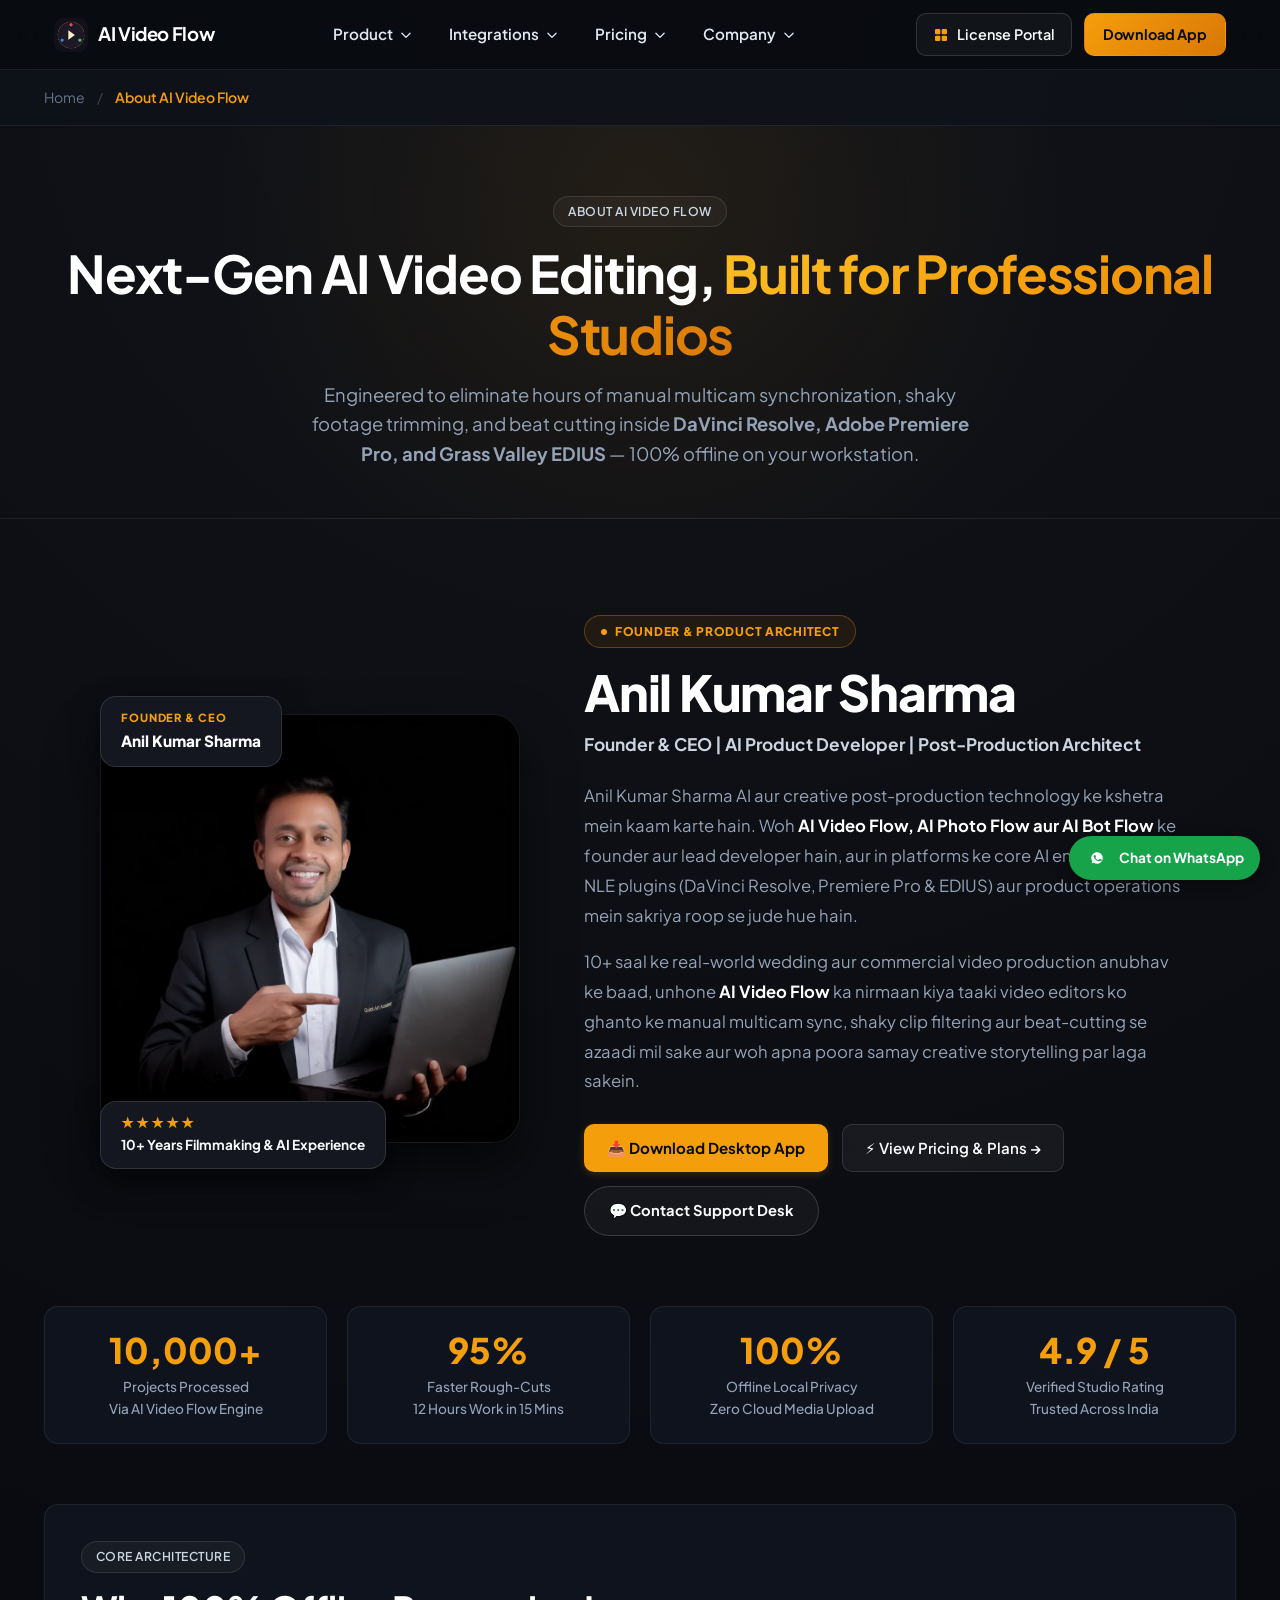
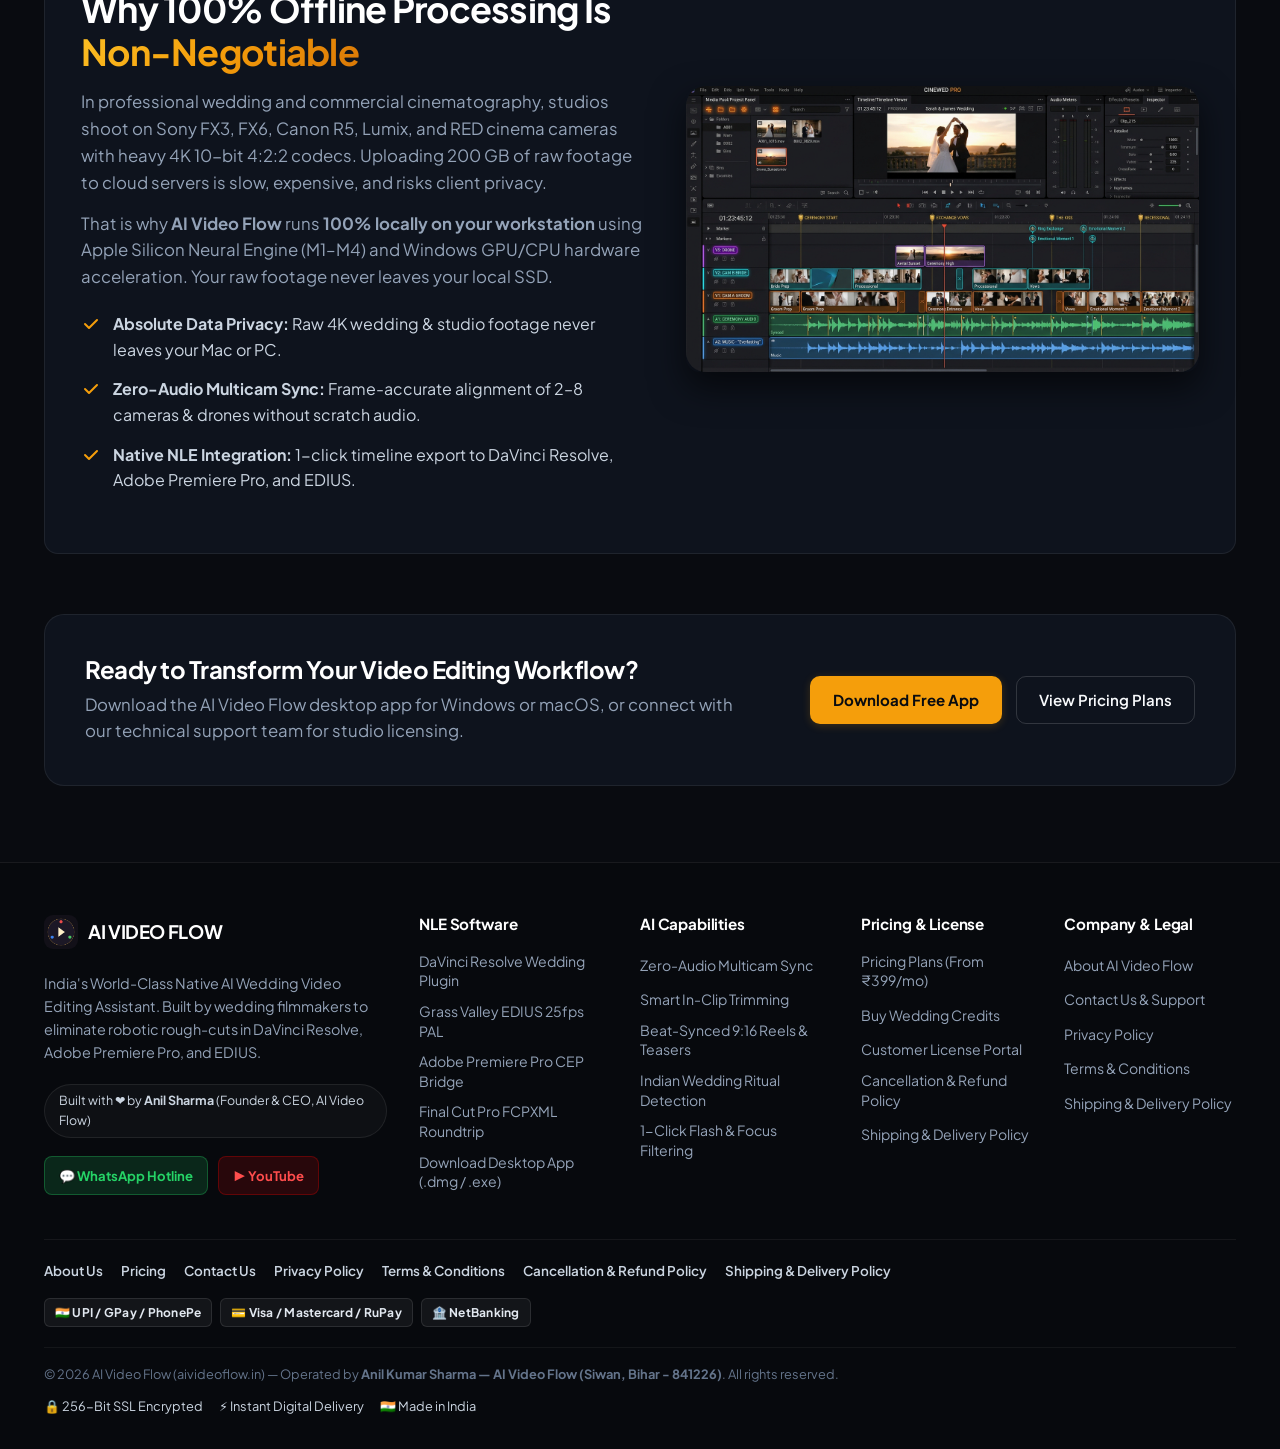
==== commit fe7afddb: "Update Header dropdowns to clean outline icon + bold title + 2-line subtitle style with Dashboard bu" ====
--- a/about.html
+++ b/about.html
@@ -37,7 +37,7 @@
   <link rel="preconnect" href="https://fonts.googleapis.com">
   <link rel="preconnect" href="https://fonts.gstatic.com" crossorigin>
   <link href="https://fonts.googleapis.com/css2?family=JetBrains+Mono:wght@500;700&family=Plus+Jakarta+Sans:wght@400;500;600;700;800&display=swap" rel="stylesheet">
-  <link rel="stylesheet" href="css/style.css?v=5.3">
+  <link rel="stylesheet" href="css/style.css?v=5.4">
 
   <!-- JSON-LD Structured Data: BreadcrumbList + AboutPage + Person + Organization -->
   <script type="application/ld+json">
@@ -105,7 +105,7 @@
 </head>
 <body>
     <!-- Site Navigation -->
-      <!-- Site Navigation -->
+        <!-- Site Navigation -->
   <header class="site-header">
     <div class="container nav-wrapper">
       <a href="index.html" class="brand-logo">
@@ -114,7 +114,7 @@
       </a>
 
       <ul class="nav-links">
-        <!-- Product Dropdown -->
+        <!-- 1. Product Dropdown -->
         <li class="has-dropdown">
           <a href="index.html#workflows">
             Product
@@ -123,40 +123,52 @@
           <ul class="dropdown-menu">
             <li>
               <a href="index.html#workflows">
-                <span class="dd-icon-box">
-                  <svg fill="none" stroke="currentColor" stroke-width="2" viewBox="0 0 24 24"><path stroke-linecap="round" stroke-linejoin="round" d="M14.752 11.168l-3.197-2.132A1 1 0 0010 9.87v4.263a1 1 0 001.555.832l3.197-2.132a1 1 0 000-1.664z"/><path stroke-linecap="round" stroke-linejoin="round" d="M21 12a9 9 0 11-18 0 9 9 0 0118 0z"/></svg>
-                </span>
-                <span>AI Workflows</span>
+                <span class="dd-outline-icon">
+                  <svg viewBox="0 0 24 24"><rect x="3" y="4" width="18" height="16" rx="3"/><path stroke-linecap="round" stroke-linejoin="round" d="M10 9l5 3-5 3V9z"/></svg>
+                </span>
+                <div class="dd-text-block">
+                  <strong>AI Video Workflows</strong>
+                  <span>Automated rough-cuts for Weddings, Reels, YouTube, Podcasts &amp; Tutorials.</span>
+                </div>
               </a>
             </li>
             <li>
               <a href="zero-audio-multicam-sync.html">
-                <span class="dd-icon-box">
-                  <svg fill="none" stroke="currentColor" stroke-width="2" viewBox="0 0 24 24"><path stroke-linecap="round" stroke-linejoin="round" d="M13 10V3L4 14h7v7l9-11h-7z"/></svg>
-                </span>
-                <span>Zero-Audio Multicam</span>
+                <span class="dd-outline-icon">
+                  <svg viewBox="0 0 24 24"><path stroke-linecap="round" stroke-linejoin="round" d="M13 10V3L4 14h7v7l9-11h-7z"/></svg>
+                </span>
+                <div class="dd-text-block">
+                  <strong>Zero-Audio Multicam Sync</strong>
+                  <span>Frame-accurate sync for 2–8 cameras &amp; drones without scratch audio.</span>
+                </div>
               </a>
             </li>
             <li>
               <a href="index.html#features">
-                <span class="dd-icon-box">
-                  <svg fill="none" stroke="currentColor" stroke-width="2" viewBox="0 0 24 24"><path stroke-linecap="round" stroke-linejoin="round" d="M5 3v4M3 5h4M6 17v4m-2-2h4m5-16l2.286 6.857L21 12l-5.714 2.143L13 21l-2.286-6.857L5 12l5.714-2.143L13 3z"/></svg>
-                </span>
-                <span>Core Capabilities</span>
+                <span class="dd-outline-icon">
+                  <svg viewBox="0 0 24 24"><path stroke-linecap="round" stroke-linejoin="round" d="M9.663 17h4.673M12 3v1m6.364 1.636l-.707.707M21 12h-1M4 12H3m3.343-5.657l-.707-.707m2.828 9.9a5 5 0 117.072 0l-.548.547A3.374 3.374 0 0014 18.469V19a2 2 0 11-4 0v-.531c0-.895-.356-1.754-.988-2.386l-.548-.547z"/></svg>
+                </span>
+                <div class="dd-text-block">
+                  <strong>Core AI Capabilities</strong>
+                  <span>Smart shaky-clip trimming, Indian ritual detection &amp; music beat sync.</span>
+                </div>
               </a>
             </li>
             <li>
               <a href="index.html#download">
-                <span class="dd-icon-box">
-                  <svg fill="none" stroke="currentColor" stroke-width="2" viewBox="0 0 24 24"><path stroke-linecap="round" stroke-linejoin="round" d="M4 16v1a3 3 0 003 3h10a3 3 0 003-3v-1m-4-4l-4 4m0 0l-4-4m4 4V4"/></svg>
-                </span>
-                <span>Download Desktop App</span>
+                <span class="dd-outline-icon">
+                  <svg viewBox="0 0 24 24"><path stroke-linecap="round" stroke-linejoin="round" d="M4 16v1a3 3 0 003 3h10a3 3 0 003-3v-1m-4-4l-4 4m0 0l-4-4m4 4V4"/></svg>
+                </span>
+                <div class="dd-text-block">
+                  <strong>Download Desktop App</strong>
+                  <span>100% offline native installer for Windows 10/11 (.exe) and macOS (.dmg).</span>
+                </div>
               </a>
             </li>
           </ul>
         </li>
 
-        <!-- Integrations Dropdown -->
+        <!-- 2. Integrations Dropdown -->
         <li class="has-dropdown">
           <a href="index.html#editors">
             Integrations
@@ -165,35 +177,95 @@
           <ul class="dropdown-menu">
             <li>
               <a href="davinci-resolve-wedding-editing.html">
-                <span class="dd-icon-box">
-                  <svg fill="none" stroke="currentColor" stroke-width="2" viewBox="0 0 24 24"><circle cx="12" cy="8" r="3"/><circle cx="7" cy="16" r="3"/><circle cx="17" cy="16" r="3"/></svg>
-                </span>
-                <span>DaVinci Resolve</span>
+                <span class="dd-outline-icon">
+                  <svg viewBox="0 0 24 24"><circle cx="12" cy="8" r="3"/><circle cx="7" cy="16" r="3"/><circle cx="17" cy="16" r="3"/></svg>
+                </span>
+                <div class="dd-text-block">
+                  <strong>DaVinci Resolve</strong>
+                  <span>10-Bit color &amp; native FCPXML multicam timeline interchange.</span>
+                </div>
               </a>
             </li>
             <li>
               <a href="premiere-pro-wedding-editing.html">
-                <span class="dd-icon-box">
-                  <svg fill="none" stroke="currentColor" stroke-width="2" viewBox="0 0 24 24"><rect x="3" y="4" width="18" height="16" rx="3"/><path stroke-linecap="round" stroke-linejoin="round" d="M8 15V9h3a2 2 0 010 4H8m7 2v-4a2 2 0 012-2"/></svg>
-                </span>
-                <span>Adobe Premiere Pro</span>
+                <span class="dd-outline-icon">
+                  <svg viewBox="0 0 24 24"><rect x="3" y="4" width="18" height="16" rx="3"/><path stroke-linecap="round" stroke-linejoin="round" d="M8 15V9h3a2 2 0 010 4H8m7 2v-4a2 2 0 012-2"/></svg>
+                </span>
+                <div class="dd-text-block">
+                  <strong>Adobe Premiere Pro</strong>
+                  <span>Direct CEP sequence bridge for instant multi-track editing.</span>
+                </div>
               </a>
             </li>
             <li>
               <a href="edius-wedding-video-editing.html">
-                <span class="dd-icon-box">
-                  <svg fill="none" stroke="currentColor" stroke-width="2" viewBox="0 0 24 24"><path stroke-linecap="round" stroke-linejoin="round" d="M15 10l4.553-2.276A1 1 0 0121 8.618v6.764a1 1 0 01-1.447.894L15 14M5 18h8a2 2 0 002-2V8a2 2 0 00-2-2H5a2 2 0 00-2 2v8a2 2 0 002 2z"/></svg>
-                </span>
-                <span>Grass Valley EDIUS</span>
+                <span class="dd-outline-icon">
+                  <svg viewBox="0 0 24 24"><path stroke-linecap="round" stroke-linejoin="round" d="M15 10l4.553-2.276A1 1 0 0121 8.618v6.764a1 1 0 01-1.447.894L15 14M5 18h8a2 2 0 002-2V8a2 2 0 00-2-2H5a2 2 0 00-2 2v8a2 2 0 002 2z"/></svg>
+                </span>
+                <div class="dd-text-block">
+                  <strong>Grass Valley EDIUS</strong>
+                  <span>Frame-accurate 25fps PAL sequences engineered for Indian studios.</span>
+                </div>
               </a>
             </li>
           </ul>
         </li>
 
-        <!-- Pricing -->
-        <li><a href="pricing.html">Pricing</a></li>
-
-        <!-- Company Dropdown (Exact Match to Reference Image!) -->
+        <!-- 3. Pricing Dropdown (Exact Match to Screenshot!) -->
+        <li class="has-dropdown">
+          <a href="pricing.html">
+            Pricing
+            <svg class="nav-chevron" viewBox="0 0 24 24"><path stroke-linecap="round" stroke-linejoin="round" d="M19 9l-7 7-7-7"/></svg>
+          </a>
+          <ul class="dropdown-menu">
+            <li>
+              <a href="pricing.html">
+                <span class="dd-outline-icon">
+                  <svg viewBox="0 0 24 24"><rect x="3" y="5" width="18" height="14" rx="2"/><path stroke-linecap="round" stroke-linejoin="round" d="M3 10h18M7 15h2"/></svg>
+                </span>
+                <div class="dd-text-block">
+                  <strong>Pricing Plans</strong>
+                  <span>Compare subscription options (Free, ₹399/mo, ₹2,499/yr) and choose the right plan.</span>
+                </div>
+              </a>
+            </li>
+            <li>
+              <a href="pricing.html">
+                <span class="dd-outline-icon">
+                  <svg viewBox="0 0 24 24"><ellipse cx="12" cy="6" rx="7" ry="3"/><path stroke-linecap="round" stroke-linejoin="round" d="M5 6v6c0 1.66 3.13 3 7 3s7-1.34 7-3V6"/><path stroke-linecap="round" stroke-linejoin="round" d="M5 12v6c0 1.66 3.13 3 7 3s7-1.34 7-3v-6"/></svg>
+                </span>
+                <div class="dd-text-block">
+                  <strong>Smart AI Wedding Packs</strong>
+                  <span>Per-wedding credit packs (5, 11 &amp; 30 weddings) with lifetime validity.</span>
+                </div>
+              </a>
+            </li>
+            <li>
+              <a href="https://license.aivideoflow.in/index.php/buy" target="_blank">
+                <span class="dd-outline-icon">
+                  <svg viewBox="0 0 24 24"><path stroke-linecap="round" stroke-linejoin="round" d="M7 7h.01M7 3h5c.512 0 1.024.195 1.414.586l7 7a2 2 0 010 2.828l-7 7a2 2 0 01-2.828 0l-7-7A1.994 1.994 0 013 12V7a4 4 0 014-4z"/></svg>
+                </span>
+                <div class="dd-text-block">
+                  <strong>Buy Instant License Key</strong>
+                  <span>Pay securely via UPI, card or netbanking with instant WhatsApp delivery.</span>
+                </div>
+              </a>
+            </li>
+            <li>
+              <a href="contact.html">
+                <span class="dd-outline-icon">
+                  <svg viewBox="0 0 24 24"><circle cx="12" cy="12" r="9"/><path stroke-linecap="round" stroke-linejoin="round" d="M9 12l2 2 4-4"/></svg>
+                </span>
+                <div class="dd-text-block">
+                  <strong>Studio &amp; Setup Assistance</strong>
+                  <span>Expert assistance for multi-PC studio licensing, setup, and onboarding.</span>
+                </div>
+              </a>
+            </li>
+          </ul>
+        </li>
+
+        <!-- 4. Company Dropdown -->
         <li class="has-dropdown">
           <a href="about.html">
             Company
@@ -202,34 +274,46 @@
           <ul class="dropdown-menu menu-right">
             <li>
               <a href="about.html">
-                <span class="dd-icon-box">
-                  <svg fill="currentColor" viewBox="0 0 24 24"><path d="M4 21V5a2 2 0 012-2h8a2 2 0 012 2v16h2v2H2v-2h2zm4-14v2h2V7H8zm0 4v2h2v-2H8zm0 4v2h2v-2H8zm4-8v2h2V7h-2zm0 4v2h2v-2h-2zm0 4v2h2v-2h-2z"/></svg>
-                </span>
-                <span>About Us</span>
+                <span class="dd-outline-icon">
+                  <svg viewBox="0 0 24 24"><path stroke-linecap="round" stroke-linejoin="round" d="M19 21V5a2 2 0 00-2-2H7a2 2 0 00-2 2v16m14 0h2m-2 0h-5m-9 0H3m2 0h5M9 7h1m-1 4h1m4-4h1m-1 4h1m-5 10v-5a1 1 0 011-1h2a1 1 0 011 1v5m-4 0h4"/></svg>
+                </span>
+                <div class="dd-text-block">
+                  <strong>About Us</strong>
+                  <span>Meet Founder &amp; CEO Anil Kumar Sharma and our AI product architecture.</span>
+                </div>
               </a>
             </li>
             <li>
               <a href="contact.html">
-                <span class="dd-icon-box">
-                  <svg fill="currentColor" viewBox="0 0 24 24"><path d="M20 4H4c-1.1 0-1.99.9-1.99 2L2 18c0 1.1.9 2 2 2h16c1.1 0 2-.9 2-2V6c0-1.1-.9-2-2-2zm0 4l-8 5-8-5V6l8 5 8-5v2z"/></svg>
-                </span>
-                <span>Contact Us</span>
+                <span class="dd-outline-icon">
+                  <svg viewBox="0 0 24 24"><path stroke-linecap="round" stroke-linejoin="round" d="M3 8l7.89 5.26a2 2 0 002.22 0L21 8M5 19h14a2 2 0 002-2V7a2 2 0 00-2-2H5a2 2 0 00-2 2v10a2 2 0 002 2z"/></svg>
+                </span>
+                <div class="dd-text-block">
+                  <strong>Contact &amp; Support</strong>
+                  <span>Direct technical support via WhatsApp hotline, phone call, or email.</span>
+                </div>
               </a>
             </li>
             <li>
               <a href="privacy.html">
-                <span class="dd-icon-box">
-                  <svg fill="currentColor" viewBox="0 0 24 24"><path d="M12 1L3 5v6c0 5.55 3.84 10.74 9 12 5.16-1.26 9-6.45 9-12V5l-9-4zm-2 16l-4-4 1.41-1.41L10 14.17l6.59-6.59L18 9l-8 8z"/></svg>
-                </span>
-                <span>Privacy Policy</span>
+                <span class="dd-outline-icon">
+                  <svg viewBox="0 0 24 24"><path stroke-linecap="round" stroke-linejoin="round" d="M9 12l2 2 4-4m5.618-4.016A11.955 11.955 0 0112 2.944a11.955 11.955 0 01-8.618 3.04A12.02 12.02 0 003 9c0 5.591 3.824 10.29 9 11.622 5.176-1.332 9-6.03 9-11.622 0-1.042-.133-2.052-.382-3.016z"/></svg>
+                </span>
+                <div class="dd-text-block">
+                  <strong>Privacy &amp; Data Security</strong>
+                  <span>100% local offline processing — your raw footage never leaves your PC.</span>
+                </div>
               </a>
             </li>
             <li>
               <a href="refund.html">
-                <span class="dd-icon-box">
-                  <svg fill="currentColor" viewBox="0 0 24 24"><path d="M14 2H6c-1.1 0-1.99.9-1.99 2L4 20c0 1.1.89 2 1.99 2H18c1.1 0 2-.9 2-2V8l-6-6zm2 16H8v-2h8v2zm0-4H8v-2h8v2zm-3-5V3.5L18.5 9H13z"/></svg>
-                </span>
-                <span>Refund &amp; Terms</span>
+                <span class="dd-outline-icon">
+                  <svg viewBox="0 0 24 24"><path stroke-linecap="round" stroke-linejoin="round" d="M9 12h6m-6 4h6m2 5H7a2 2 0 01-2-2V5a2 2 0 012-2h5.586a1 1 0 01.707.293l5.414 5.414a1 1 0 01.293.707V19a2 2 0 01-2 2z"/></svg>
+                </span>
+                <div class="dd-text-block">
+                  <strong>Terms, Refund &amp; Delivery</strong>
+                  <span>7-day money-back guarantee and instant electronic license delivery.</span>
+                </div>
               </a>
             </li>
           </ul>
@@ -237,13 +321,16 @@
 
         <!-- Mobile Drawer CTA -->
         <li class="mobile-drawer-cta">
-          <a href="https://license.aivideoflow.in/index.php/admin" target="_blank" class="btn btn-secondary">License Portal</a>
+          <a href="https://license.aivideoflow.in/index.php/admin" target="_blank" class="btn btn-secondary">License Dashboard</a>
           <a href="index.html#download" class="btn btn-primary">Download App</a>
         </li>
       </ul>
 
       <div class="nav-actions">
-        <a href="https://license.aivideoflow.in/index.php/admin" target="_blank" class="nav-portal-link">License Portal</a>
+        <a href="https://license.aivideoflow.in/index.php/admin" target="_blank" class="nav-dashboard-btn">
+          <svg fill="currentColor" viewBox="0 0 24 24"><rect x="3" y="3" width="8" height="8" rx="1.5"/><rect x="13" y="3" width="8" height="8" rx="1.5"/><rect x="3" y="13" width="8" height="8" rx="1.5"/><rect x="13" y="13" width="8" height="8" rx="1.5"/></svg>
+          License Portal
+        </a>
         <a href="index.html#download" class="btn btn-primary">Download App</a>
         <button class="mobile-toggle" aria-label="Toggle Navigation">☰</button>
       </div>
--- a/css/style.css
+++ b/css/style.css
@@ -4345,14 +4345,14 @@
 }
 
 /* ==========================================================================
-   Clean, Professional SaaS Header Refinement (Pill Trigger + Icon-Box Card)
+   Clean SaaS Header — Outline Icon + Title + Description Dropdown Style
    ========================================================================== */
 .site-header {
-  background: rgba(9, 11, 16, 0.92);
+  background: rgba(9, 11, 16, 0.94);
   backdrop-filter: blur(18px);
   -webkit-backdrop-filter: blur(18px);
   border-bottom: 1px solid rgba(255, 255, 255, 0.08);
-  padding: 12px 0;
+  padding: 13px 0;
 }
 
 .nav-wrapper {
@@ -4361,7 +4361,7 @@
   display: flex;
   align-items: center;
   justify-content: space-between;
-  gap: 20px;
+  gap: 24px;
 }
 
 .brand-logo {
@@ -4379,7 +4379,7 @@
 }
 
 .brand-name {
-  font-size: 1.15rem;
+  font-size: 1.16rem;
   font-weight: 700;
   color: #ffffff;
   letter-spacing: -0.02em;
@@ -4388,34 +4388,32 @@
 .nav-links {
   display: flex;
   align-items: center;
-  gap: 8px;
+  gap: 28px;
   list-style: none;
   margin: 0;
   padding: 0;
 }
 
-/* Pill-Styled Top Nav Links (Matching Reference Image) */
+/* Clean Borderless Top Nav Trigger (Exact Match to "Pricing v" in Screenshot) */
 .nav-links > li > a {
   display: inline-flex;
   align-items: center;
-  gap: 8px;
-  color: #cbd5e1;
-  font-size: 0.93rem;
+  gap: 6px;
+  color: #e2e8f0;
+  font-size: 0.95rem;
   font-weight: 600;
   text-decoration: none;
-  padding: 8px 18px;
-  border-radius: 999px;
-  border: 1px solid transparent;
+  padding: 8px 4px;
+  border: none;
   background: transparent;
-  transition: all 0.2s ease;
+  transition: color 0.18s ease;
 }
 
 .nav-links > li > a:hover,
 .nav-links > li:hover > a,
 .nav-links > li > a.active {
   color: #fbbf24;
-  background: rgba(245, 158, 11, 0.1);
-  border-color: rgba(245, 158, 11, 0.35);
+  background: transparent;
 }
 
 .nav-chevron {
@@ -4424,20 +4422,20 @@
   stroke: currentColor;
   stroke-width: 2.2;
   fill: none;
-  transition: transform 0.22s ease;
+  transition: transform 0.2s ease;
 }
 
 .has-dropdown:hover > a .nav-chevron {
   transform: rotate(180deg);
 }
 
-/* Rounded Card Dropdown with Soft Icon Boxes (Matching Reference Image) */
+/* Wide Dropdown Card with Standalone Outline Icon + Title + Subtitle */
 .dropdown-menu {
-  min-width: 270px;
-  background: #0e131f;
-  border: 1px solid rgba(255, 255, 255, 0.12);
-  border-radius: 20px;
-  box-shadow: 0 22px 50px rgba(0, 0, 0, 0.7), 0 0 0 1px rgba(255, 255, 255, 0.04);
+  min-width: 350px;
+  background: #0d121d;
+  border: 1px solid rgba(255, 255, 255, 0.1);
+  border-radius: 18px;
+  box-shadow: 0 24px 60px rgba(0, 0, 0, 0.75);
   padding: 12px;
   margin-top: 10px;
 }
@@ -4453,88 +4451,128 @@
 .dropdown-menu li a {
   display: flex;
   align-items: center;
-  gap: 14px;
-  padding: 10px 12px;
-  font-size: 0.96rem;
-  font-weight: 600;
-  color: #e2e8f0;
-  border-radius: 14px;
-  transition: all 0.2s ease;
+  gap: 16px;
+  padding: 13px 16px;
+  border-radius: 12px;
+  text-decoration: none;
+  transition: background 0.18s ease;
+  white-space: normal !important;
 }
 
 .dropdown-menu li a:hover {
-  background: rgba(245, 158, 11, 0.08);
-  color: #ffffff;
+  background: rgba(245, 158, 11, 0.09);
   transform: none;
 }
 
-.dd-icon-box {
-  width: 40px;
-  height: 40px;
-  border-radius: 11px;
-  background: rgba(245, 158, 11, 0.1);
-  border: 1px solid rgba(245, 158, 11, 0.26);
+.dd-outline-icon {
+  width: 26px;
+  height: 26px;
   color: #f59e0b;
   display: inline-flex;
   align-items: center;
   justify-content: center;
   flex-shrink: 0;
-  transition: all 0.2s ease;
-}
-
-.dropdown-menu li a:hover .dd-icon-box {
-  background: rgba(245, 158, 11, 0.18);
-  border-color: rgba(245, 158, 11, 0.45);
+  transition: color 0.18s ease, transform 0.18s ease;
+}
+
+.dropdown-menu li a:hover .dd-outline-icon {
   color: #fbbf24;
-  transform: scale(1.04);
-}
-
-.dd-icon-box svg {
-  width: 20px;
-  height: 20px;
-}
-
+  transform: scale(1.06);
+}
+
+.dd-outline-icon svg {
+  width: 24px;
+  height: 24px;
+  stroke: currentColor;
+  stroke-width: 1.9;
+  fill: none;
+}
+
+.dd-text-block {
+  display: flex;
+  flex-direction: column;
+  gap: 3px;
+  text-align: left;
+}
+
+.dd-text-block strong {
+  font-size: 0.96rem;
+  font-weight: 700;
+  color: #f8fafc;
+  line-height: 1.25;
+  display: block;
+}
+
+.dd-text-block span {
+  font-size: 0.83rem;
+  font-weight: 400;
+  color: #94a3b8;
+  line-height: 1.42;
+  display: block;
+}
+
+.dropdown-menu li a:hover .dd-text-block strong {
+  color: #ffffff;
+}
+
+.dropdown-menu li a:hover .dd-text-block span {
+  color: #cbd5e1;
+}
+
+/* Right Header Action Buttons (Dashboard-style Icon Button + Primary CTA) */
 .nav-actions {
   display: flex;
   align-items: center;
-  gap: 14px;
-}
-
-.nav-portal-link {
-  color: #cbd5e1;
+  gap: 12px;
+}
+
+.nav-dashboard-btn {
+  display: inline-flex;
+  align-items: center;
+  gap: 8px;
+  color: #f8fafc;
   font-size: 0.9rem;
   font-weight: 600;
   text-decoration: none;
-  padding: 8px 14px;
-  border-radius: 999px;
-  border: 1px solid rgba(255, 255, 255, 0.12);
-  background: rgba(255, 255, 255, 0.03);
+  padding: 9px 16px;
+  border-radius: 10px;
+  border: 1px solid rgba(255, 255, 255, 0.14);
+  background: rgba(255, 255, 255, 0.04);
   transition: all 0.2s ease;
 }
 
-.nav-portal-link:hover {
+.nav-dashboard-btn svg {
+  width: 16px;
+  height: 16px;
+  color: #f59e0b;
+}
+
+.nav-dashboard-btn:hover {
+  background: rgba(255, 255, 255, 0.09);
+  border-color: rgba(255, 255, 255, 0.25);
   color: #ffffff;
-  border-color: rgba(255, 255, 255, 0.25);
-  background: rgba(255, 255, 255, 0.07);
 }
 
 .nav-actions .btn-primary {
   padding: 9px 18px;
-  font-size: 0.88rem;
+  font-size: 0.9rem;
   font-weight: 700;
-  border-radius: 999px !important;
+  border-radius: 10px !important;
   box-shadow: none;
 }
 
 @media (max-width: 992px) {
-  .nav-portal-link {
+  .nav-dashboard-btn {
     display: none;
   }
-}
-
-
-
-
-
-
-
+  .dropdown-menu {
+    min-width: 100%;
+  }
+}
+
+
+
+
+
+
+
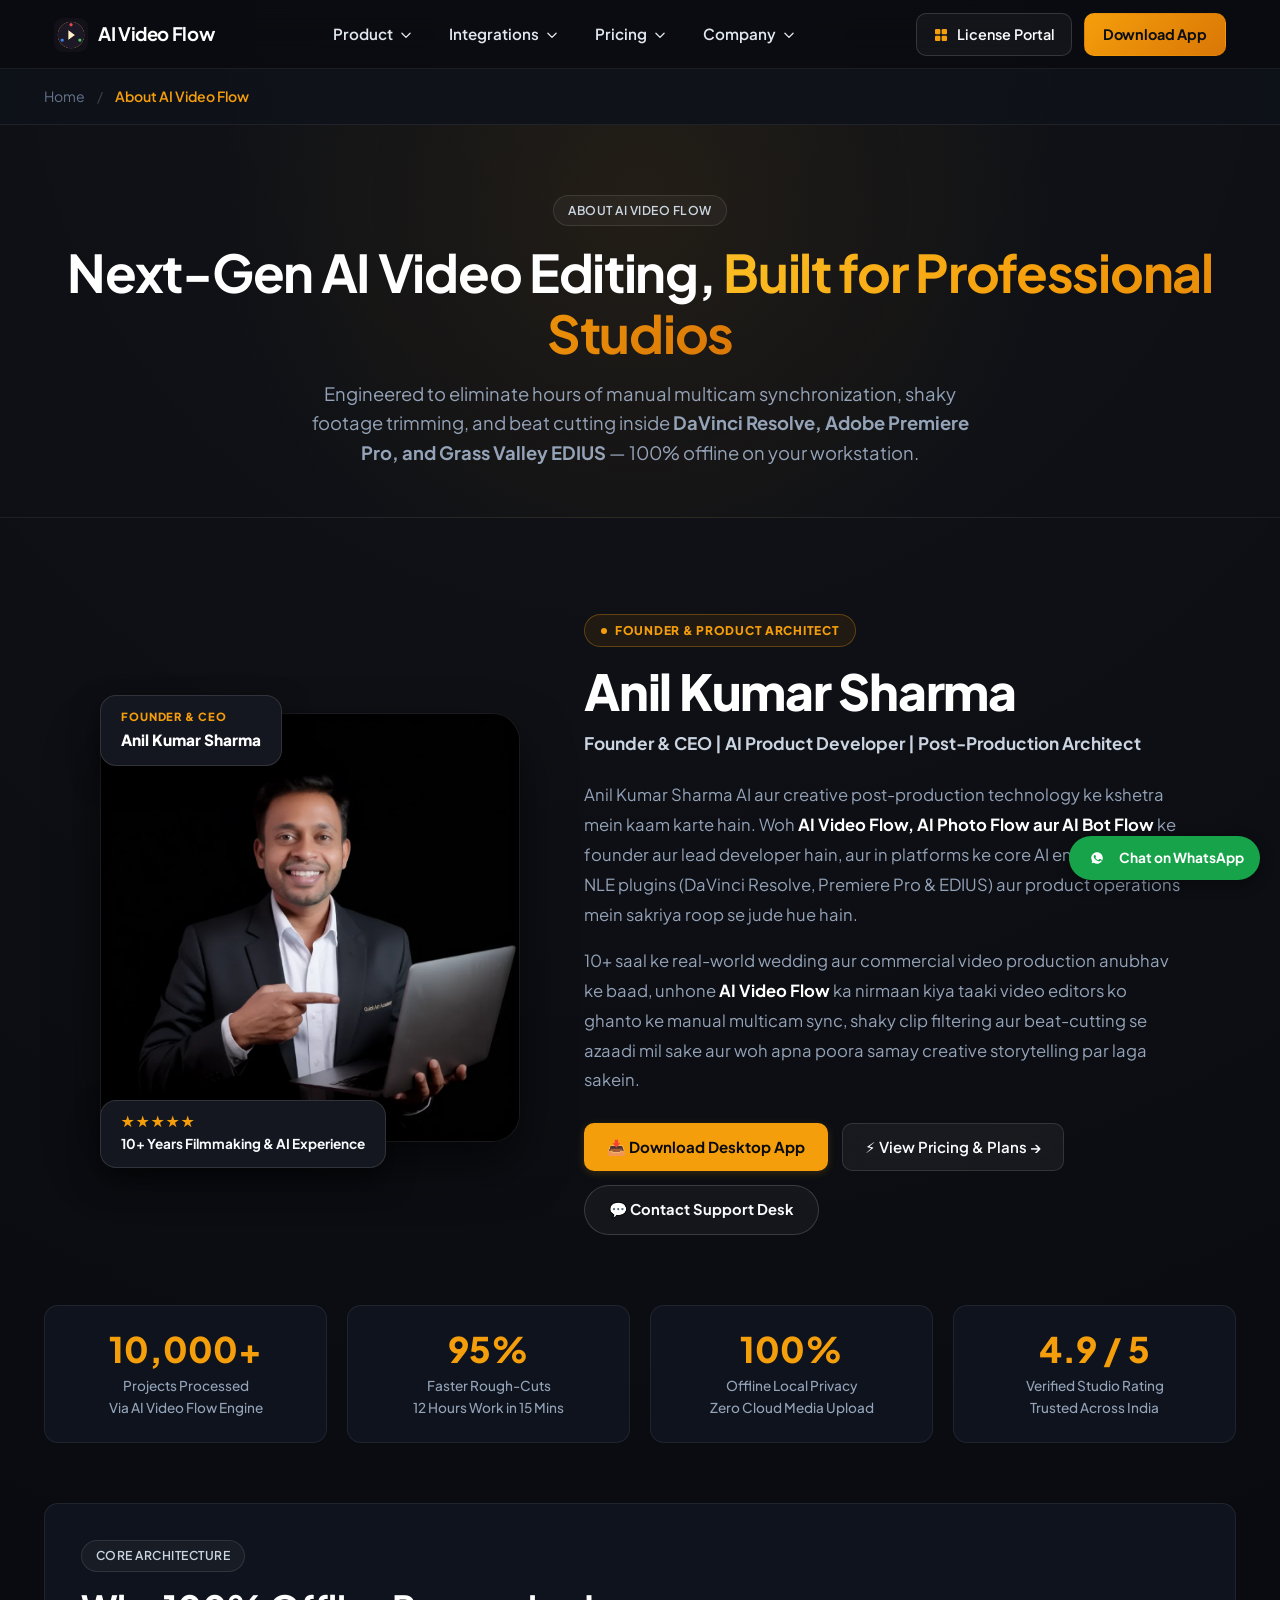
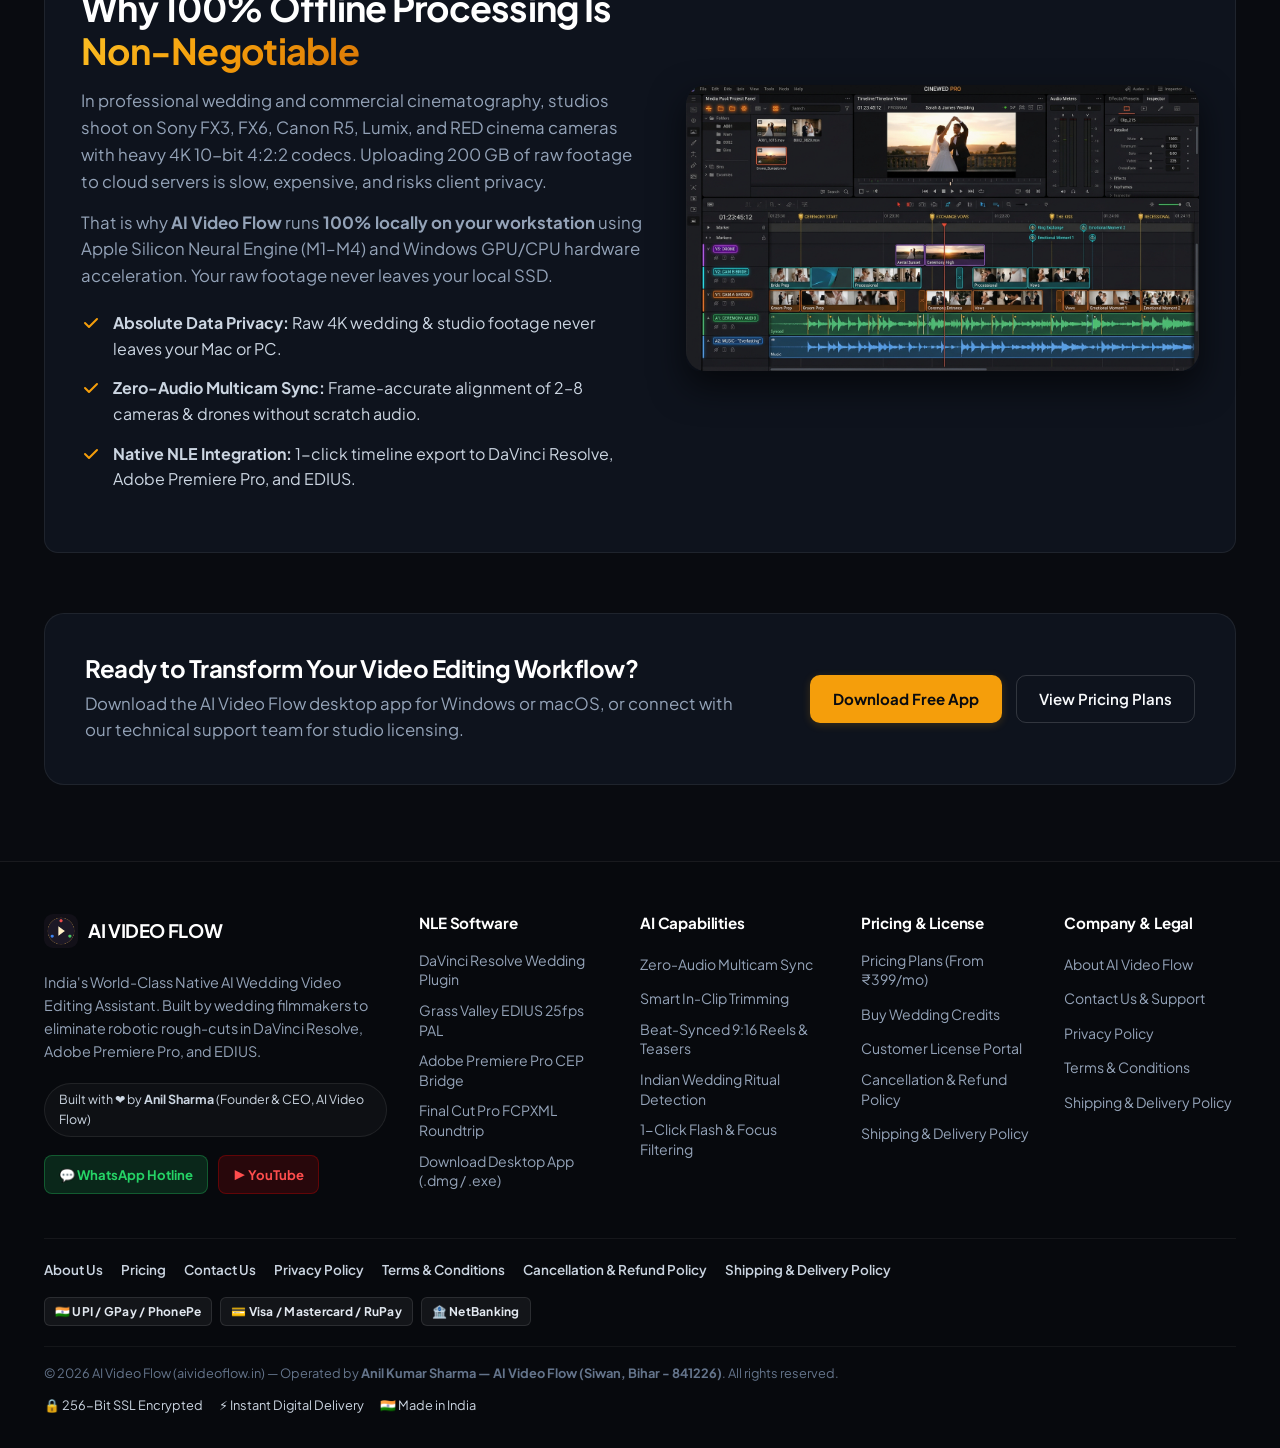
==== commit 90fb71d7: "Fix dropdown start/first alignment, inner padding, and frosted translucent glass background" ====
--- a/about.html
+++ b/about.html
@@ -37,7 +37,7 @@
   <link rel="preconnect" href="https://fonts.googleapis.com">
   <link rel="preconnect" href="https://fonts.gstatic.com" crossorigin>
   <link href="https://fonts.googleapis.com/css2?family=JetBrains+Mono:wght@500;700&family=Plus+Jakarta+Sans:wght@400;500;600;700;800&display=swap" rel="stylesheet">
-  <link rel="stylesheet" href="css/style.css?v=5.4">
+  <link rel="stylesheet" href="css/style.css?v=5.5">
 
   <!-- JSON-LD Structured Data: BreadcrumbList + AboutPage + Person + Organization -->
   <script type="application/ld+json">
@@ -100,7 +100,8 @@
     .dropdown-menu, .mega-menu { display: none; }
     .has-dropdown:hover > .dropdown-menu, .has-dropdown:hover > .mega-menu { display: block; }
     .mobile-drawer-cta { display: none !important; }
-    .nav-links, .dropdown-menu, .dropdown-menu li, .mega-item-list, .mega-item-list li { list-style: none !important; margin: 0; padding: 0; }
+    .nav-links, .dropdown-menu, .dropdown-menu li, .mega-item-list, .mega-item-list li { list-style: none !important; }
+    .nav-links, .dropdown-menu li { margin: 0; padding: 0; }
   </style>
 </head>
 <body>
--- a/css/style.css
+++ b/css/style.css
@@ -4348,11 +4348,26 @@
    Clean SaaS Header — Outline Icon + Title + Description Dropdown Style
    ========================================================================== */
 .site-header {
-  background: rgba(9, 11, 16, 0.94);
+  position: sticky;
+  top: 0;
+  z-index: 1000;
+  background: transparent !important;
+  backdrop-filter: none !important;
+  -webkit-backdrop-filter: none !important;
+  border-bottom: none !important;
+  padding: 13px 0;
+}
+
+.site-header::before {
+  content: '';
+  position: absolute;
+  inset: 0;
+  background: rgba(9, 11, 16, 0.78);
   backdrop-filter: blur(18px);
   -webkit-backdrop-filter: blur(18px);
   border-bottom: 1px solid rgba(255, 255, 255, 0.08);
-  padding: 13px 0;
+  z-index: -1;
+  pointer-events: none;
 }
 
 .nav-wrapper {
@@ -4429,44 +4444,52 @@
   transform: rotate(180deg);
 }
 
-/* Wide Dropdown Card with Standalone Outline Icon + Title + Subtitle */
-.dropdown-menu {
-  min-width: 350px;
-  background: #0d121d;
-  border: 1px solid rgba(255, 255, 255, 0.1);
-  border-radius: 18px;
-  box-shadow: 0 24px 60px rgba(0, 0, 0, 0.75);
-  padding: 12px;
-  margin-top: 10px;
+/* Wide Dropdown Card — Start/First Alignment + Halka Transparent Frosted Glass */
+.dropdown-menu,
+.dropdown-menu.menu-right,
+.nav-links > li:nth-last-child(2) .dropdown-menu,
+.nav-links > li:nth-last-child(3) .dropdown-menu {
+  left: 0 !important;
+  right: auto !important;
+  min-width: 360px;
+  background: rgba(13, 18, 29, 0.78) !important;
+  backdrop-filter: blur(22px) !important;
+  -webkit-backdrop-filter: blur(22px) !important;
+  border: 1px solid rgba(255, 255, 255, 0.12) !important;
+  border-radius: 18px !important;
+  box-shadow: 0 24px 60px rgba(0, 0, 0, 0.65) !important;
+  padding: 10px !important;
+  margin-top: 12px !important;
 }
 
 .dropdown-menu li {
-  margin-bottom: 4px;
+  margin-bottom: 4px !important;
 }
 
 .dropdown-menu li:last-child {
-  margin-bottom: 0;
+  margin-bottom: 0 !important;
 }
 
 .dropdown-menu li a {
   display: flex;
-  align-items: center;
-  gap: 16px;
-  padding: 13px 16px;
-  border-radius: 12px;
+  align-items: flex-start !important;
+  gap: 14px;
+  padding: 12px 14px !important;
+  border-radius: 12px !important;
   text-decoration: none;
   transition: background 0.18s ease;
   white-space: normal !important;
 }
 
 .dropdown-menu li a:hover {
-  background: rgba(245, 158, 11, 0.09);
-  transform: none;
+  background: rgba(245, 158, 11, 0.12) !important;
+  transform: none !important;
 }
 
 .dd-outline-icon {
-  width: 26px;
-  height: 26px;
+  width: 24px;
+  height: 24px;
+  margin-top: 2px;
   color: #f59e0b;
   display: inline-flex;
   align-items: center;
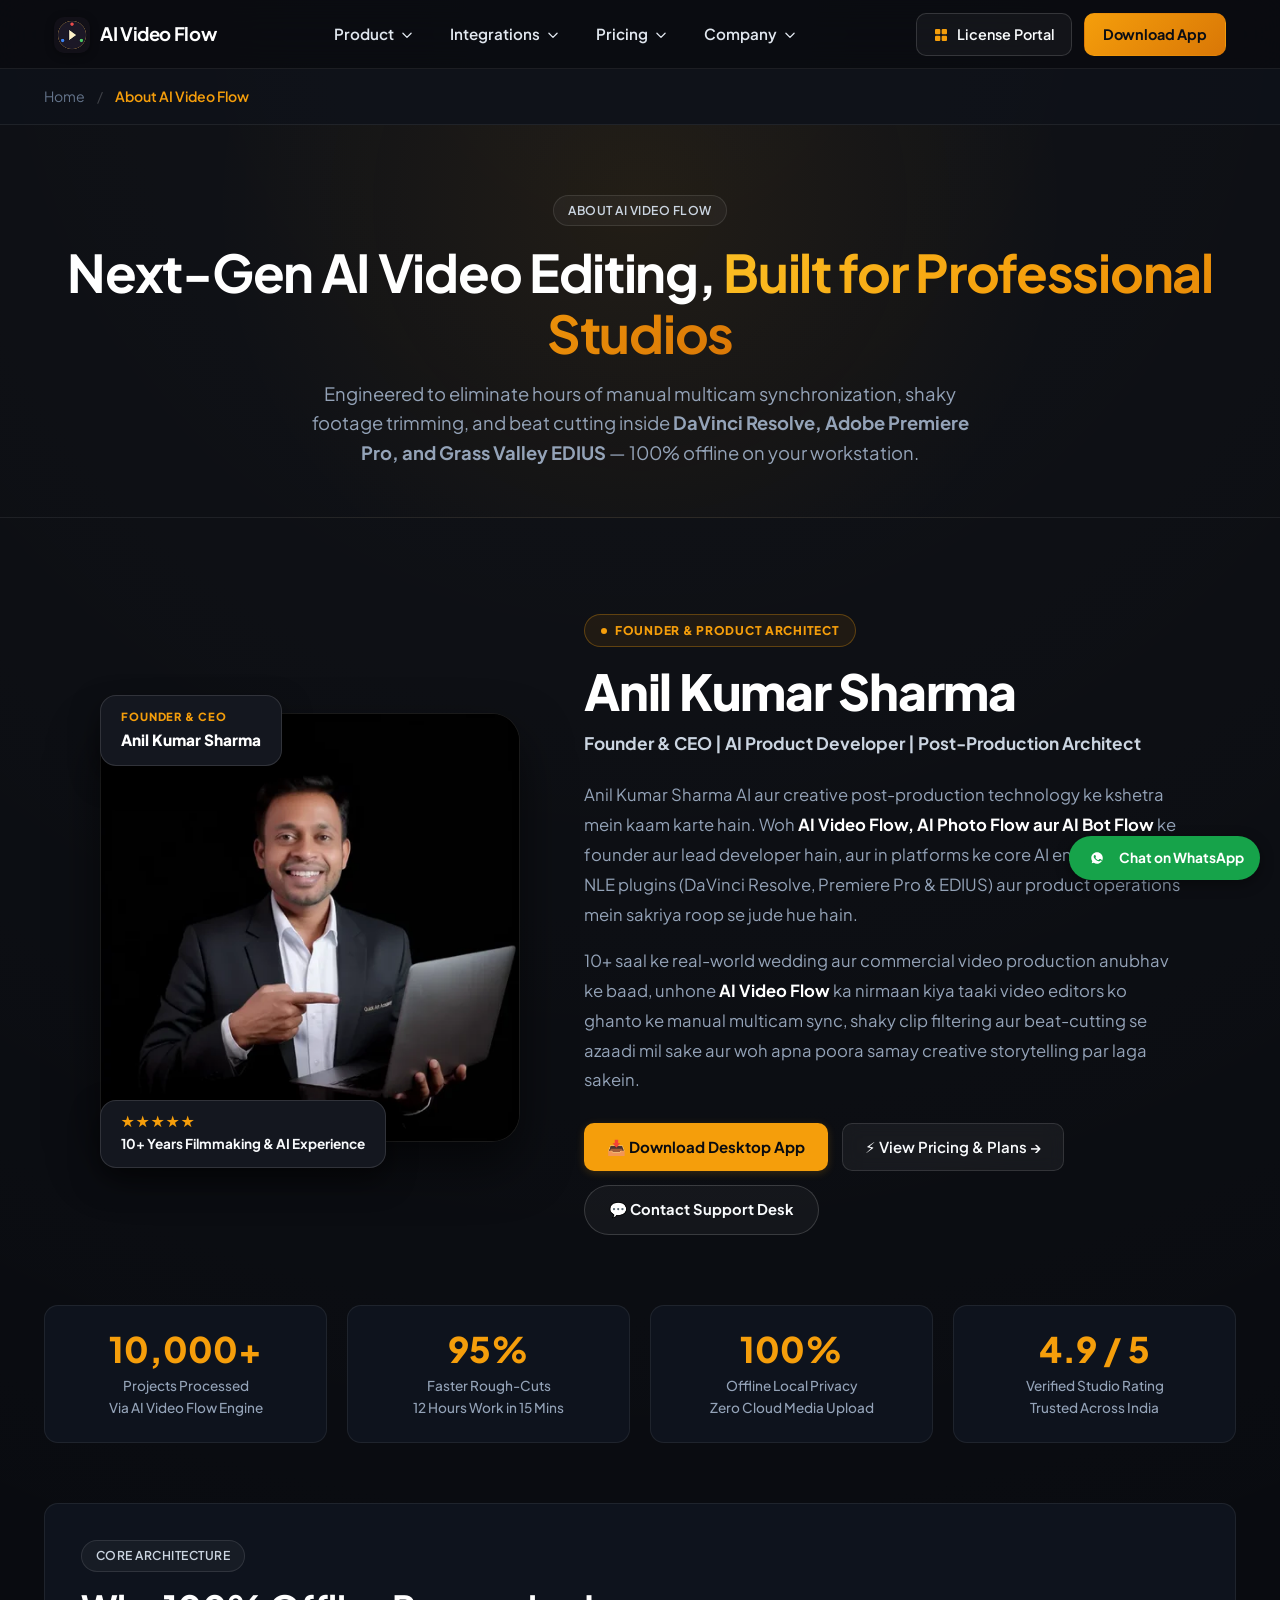
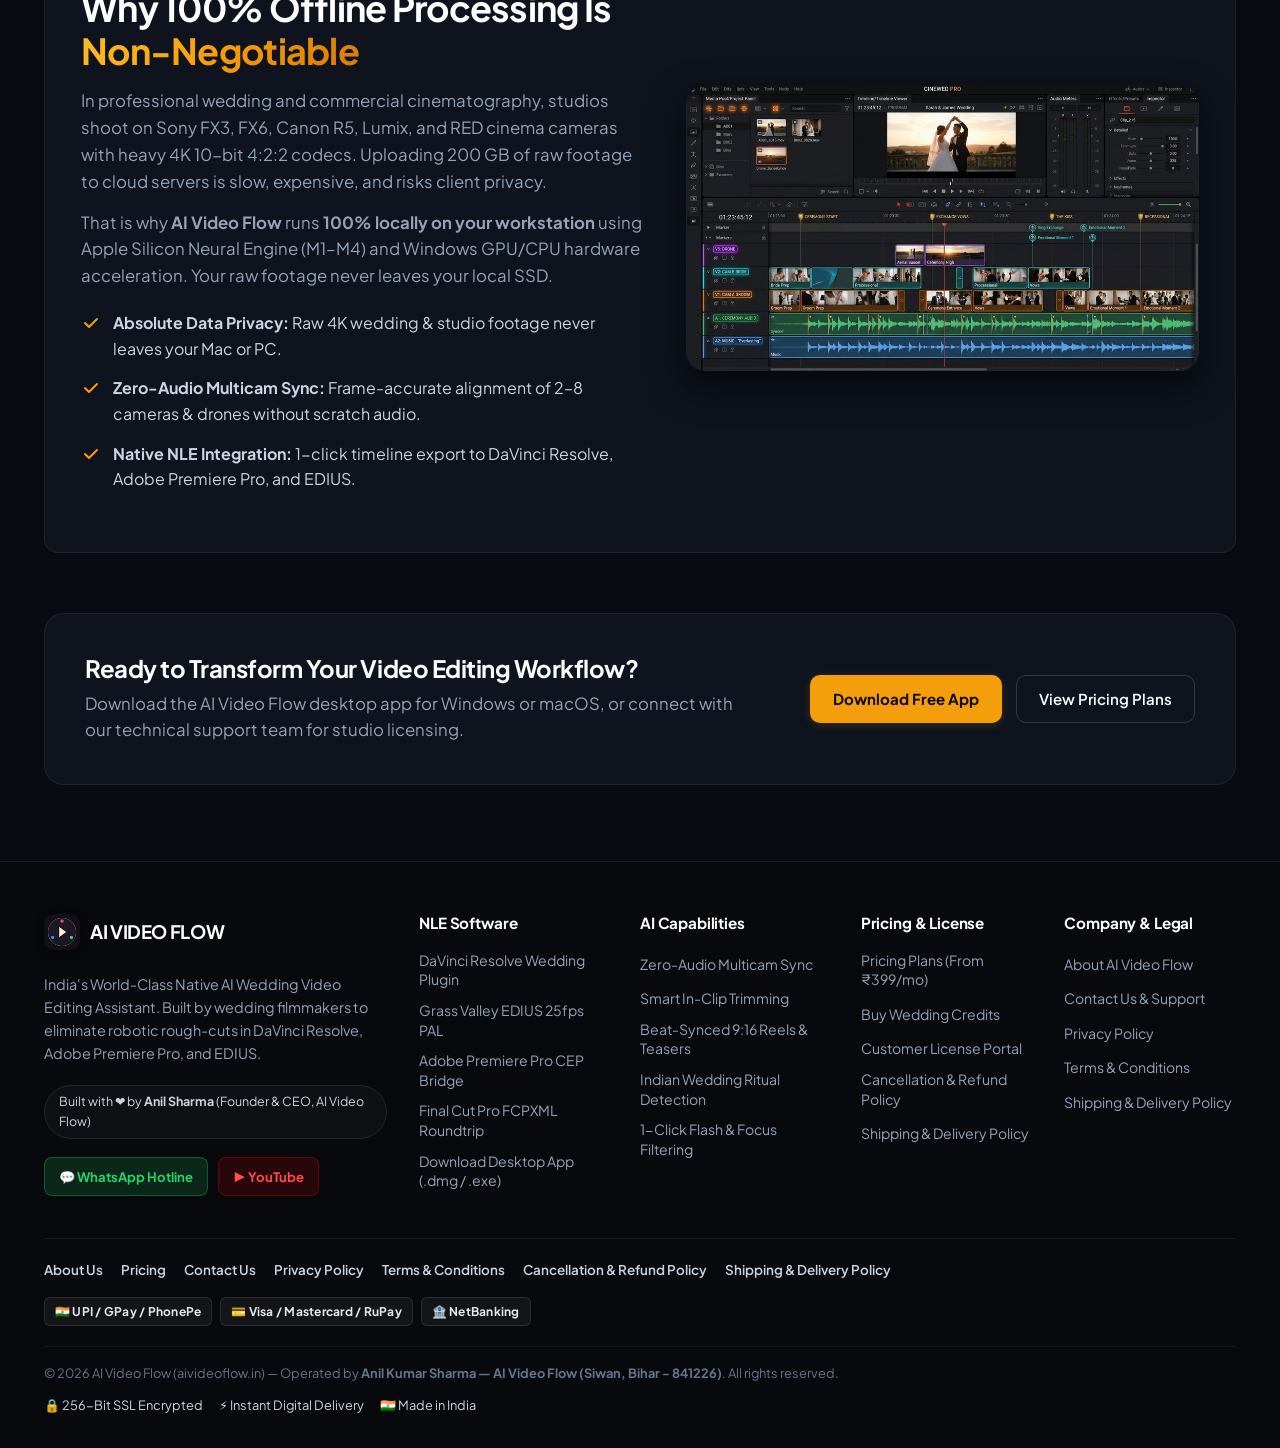
==== commit 51f26ecf: "Fix all SEO Health audit issues, add official NLE logos with smooth rounded corners, and optimize im" ====
--- a/about.html
+++ b/about.html
@@ -1,32 +1,36 @@
 <!DOCTYPE html>
 <html lang="en">
+
 <head>
   <meta charset="UTF-8">
   <meta name="viewport" content="width=device-width, initial-scale=1.0">
   <title>About Us — AI Video Flow | Built by Anil Kumar Sharma</title>
-  
+
   <!-- Advanced SEO Meta Tags -->
-  <meta name="description" content="Learn about AI Video Flow and its Founder & CEO Anil Kumar Sharma. India's #1 Native Offline AI Wedding Video Editing Assistant for DaVinci Resolve, Adobe Premiere Pro, and EDIUS.">
-  <meta name="keywords" content="ai video flow, anil kumar sharma, ai video editing software india, davinci resolve wedding plugin, premiere pro multicam sync, edius ai editing">
+  <meta name="description" content="Learn about AI Video Flow and Founder & CEO Anil Kumar Sharma. 100% offline AI video editing software for DaVinci Resolve, Premiere Pro & EDIUS.">
+  <meta name="keywords"
+    content="ai video flow, anil kumar sharma, ai video editing software india, davinci resolve wedding plugin, premiere pro multicam sync, edius ai editing">
   <meta name="author" content="Anil Kumar Sharma">
   <meta name="robots" content="index, follow, max-image-preview:large, max-snippet:-1, max-video-preview:-1">
   <meta name="theme-color" content="#07090e">
-  <link rel="canonical" href="https://aivideoflow.in/about.html">
+  <link rel="canonical" href="https://aivideoflow.in/about">
 
   <!-- OpenGraph / Facebook -->
   <meta property="og:type" content="profile">
-  <meta property="og:url" content="https://aivideoflow.in/about.html">
+  <meta property="og:url" content="https://aivideoflow.in/about">
   <meta property="og:title" content="About AI Video Flow — Founded by Anil Kumar Sharma">
-  <meta property="og:description" content="Discover the mission and technology behind AI Video Flow — India's native offline AI video editing engine for DaVinci Resolve, Premiere Pro &amp; EDIUS.">
+  <meta property="og:description"
+    content="Discover the mission and technology behind AI Video Flow — India's native offline AI video editing engine for DaVinci Resolve, Premiere Pro &amp; EDIUS.">
   <meta property="og:image" content="https://aivideoflow.in/assets/anil-sharma-mentor.webp">
   <meta property="og:site_name" content="AI Video Flow">
   <meta property="og:locale" content="en_IN">
 
   <!-- Twitter Card -->
   <meta name="twitter:card" content="summary_large_image">
-  <meta name="twitter:url" content="https://aivideoflow.in/about.html">
+  <meta name="twitter:url" content="https://aivideoflow.in/about">
   <meta name="twitter:title" content="About AI Video Flow — Founded by Anil Kumar Sharma">
-  <meta name="twitter:description" content="100% Offline AI Video Editing Suite for DaVinci Resolve, Adobe Premiere Pro, and Grass Valley EDIUS.">
+  <meta name="twitter:description"
+    content="100% Offline AI Video Editing Suite for DaVinci Resolve, Adobe Premiere Pro, and Grass Valley EDIUS.">
   <meta name="twitter:image" content="https://aivideoflow.in/assets/anil-sharma-mentor.webp">
 
   <!-- Favicon -->
@@ -36,8 +40,10 @@
   <!-- Fonts & Stylesheet -->
   <link rel="preconnect" href="https://fonts.googleapis.com">
   <link rel="preconnect" href="https://fonts.gstatic.com" crossorigin>
-  <link href="https://fonts.googleapis.com/css2?family=JetBrains+Mono:wght@500;700&family=Plus+Jakarta+Sans:wght@400;500;600;700;800&display=swap" rel="stylesheet">
-  <link rel="stylesheet" href="css/style.css?v=5.5">
+  <link
+    href="https://fonts.googleapis.com/css2?family=JetBrains+Mono:wght@500;700&family=Plus+Jakarta+Sans:wght@400;500;600;700;800&display=swap"
+    rel="stylesheet">
+  <link rel="stylesheet" href="css/style.css?v=5.7">
 
   <!-- JSON-LD Structured Data: BreadcrumbList + AboutPage + Person + Organization -->
   <script type="application/ld+json">
@@ -57,14 +63,14 @@
             "@type": "ListItem",
             "position": 2,
             "name": "About Us",
-            "item": "https://aivideoflow.in/about.html"
+            "item": "https://aivideoflow.in/about"
           }
         ]
       },
       {
         "@type": "AboutPage",
         "name": "About Anil Sharma and AI Video Flow",
-        "url": "https://aivideoflow.in/about.html",
+        "url": "https://aivideoflow.in/about",
         "description": "Background, philosophy, and academy credentials of Anil Sharma, creator of AI Video Flow and founder of AI Video Flow Technologies in Siwan, Bihar.",
         "mainEntity": {
           "@type": "Person",
@@ -94,38 +100,71 @@
     ]
   }
   </script>
-    <!-- Critical Header Base Safeguard -->
+  <!-- Critical Header Base Safeguard -->
   <style>
-    .brand-name { white-space: nowrap !important; display: inline-flex !important; align-items: center !important; }
-    .dropdown-menu, .mega-menu { display: none; }
-    .has-dropdown:hover > .dropdown-menu, .has-dropdown:hover > .mega-menu { display: block; }
-    .mobile-drawer-cta { display: none !important; }
-    .nav-links, .dropdown-menu, .dropdown-menu li, .mega-item-list, .mega-item-list li { list-style: none !important; }
-    .nav-links, .dropdown-menu li { margin: 0; padding: 0; }
+    .brand-name {
+      white-space: nowrap !important;
+      display: inline-flex !important;
+      align-items: center !important;
+    }
+
+    .dropdown-menu,
+    .mega-menu {
+      display: none;
+    }
+
+    .has-dropdown:hover>.dropdown-menu,
+    .has-dropdown:hover>.mega-menu {
+      display: block;
+    }
+
+    .mobile-drawer-cta {
+      display: none !important;
+    }
+
+    .nav-links,
+    .dropdown-menu,
+    .dropdown-menu li,
+    .mega-item-list,
+    .mega-item-list li {
+      list-style: none !important;
+    }
+
+    .nav-links,
+    .dropdown-menu li {
+      margin: 0;
+      padding: 0;
+    }
   </style>
 </head>
+
 <body>
-    <!-- Site Navigation -->
-        <!-- Site Navigation -->
+  <!-- Site Navigation -->
+  <!-- Site Navigation -->
   <header class="site-header">
     <div class="container nav-wrapper">
-      <a href="index.html" class="brand-logo">
-        <img src="assets/icon.png" alt="AI Video Flow Logo">
+      <a href="/" class="brand-logo">
+        <img src="assets/icon.png" alt="AI Video Flow Logo" width="36" height="36">
         <span class="brand-name">AI Video Flow</span>
       </a>
 
       <ul class="nav-links">
         <!-- 1. Product Dropdown -->
         <li class="has-dropdown">
-          <a href="index.html#workflows">
+          <a href="/#workflows">
             Product
-            <svg class="nav-chevron" viewBox="0 0 24 24"><path stroke-linecap="round" stroke-linejoin="round" d="M19 9l-7 7-7-7"/></svg>
+            <svg class="nav-chevron" viewBox="0 0 24 24">
+              <path stroke-linecap="round" stroke-linejoin="round" d="M19 9l-7 7-7-7" />
+            </svg>
           </a>
           <ul class="dropdown-menu">
             <li>
-              <a href="index.html#workflows">
-                <span class="dd-outline-icon">
-                  <svg viewBox="0 0 24 24"><rect x="3" y="4" width="18" height="16" rx="3"/><path stroke-linecap="round" stroke-linejoin="round" d="M10 9l5 3-5 3V9z"/></svg>
+              <a href="/#workflows">
+                <span class="dd-outline-icon">
+                  <svg viewBox="0 0 24 24">
+                    <rect x="3" y="4" width="18" height="16" rx="3" />
+                    <path stroke-linecap="round" stroke-linejoin="round" d="M10 9l5 3-5 3V9z" />
+                  </svg>
                 </span>
                 <div class="dd-text-block">
                   <strong>AI Video Workflows</strong>
@@ -134,9 +173,11 @@
               </a>
             </li>
             <li>
-              <a href="zero-audio-multicam-sync.html">
-                <span class="dd-outline-icon">
-                  <svg viewBox="0 0 24 24"><path stroke-linecap="round" stroke-linejoin="round" d="M13 10V3L4 14h7v7l9-11h-7z"/></svg>
+              <a href="/zero-audio-multicam-sync">
+                <span class="dd-outline-icon">
+                  <svg viewBox="0 0 24 24">
+                    <path stroke-linecap="round" stroke-linejoin="round" d="M13 10V3L4 14h7v7l9-11h-7z" />
+                  </svg>
                 </span>
                 <div class="dd-text-block">
                   <strong>Zero-Audio Multicam Sync</strong>
@@ -145,9 +186,12 @@
               </a>
             </li>
             <li>
-              <a href="index.html#features">
-                <span class="dd-outline-icon">
-                  <svg viewBox="0 0 24 24"><path stroke-linecap="round" stroke-linejoin="round" d="M9.663 17h4.673M12 3v1m6.364 1.636l-.707.707M21 12h-1M4 12H3m3.343-5.657l-.707-.707m2.828 9.9a5 5 0 117.072 0l-.548.547A3.374 3.374 0 0014 18.469V19a2 2 0 11-4 0v-.531c0-.895-.356-1.754-.988-2.386l-.548-.547z"/></svg>
+              <a href="/#features">
+                <span class="dd-outline-icon">
+                  <svg viewBox="0 0 24 24">
+                    <path stroke-linecap="round" stroke-linejoin="round"
+                      d="M9.663 17h4.673M12 3v1m6.364 1.636l-.707.707M21 12h-1M4 12H3m3.343-5.657l-.707-.707m2.828 9.9a5 5 0 117.072 0l-.548.547A3.374 3.374 0 0014 18.469V19a2 2 0 11-4 0v-.531c0-.895-.356-1.754-.988-2.386l-.548-.547z" />
+                  </svg>
                 </span>
                 <div class="dd-text-block">
                   <strong>Core AI Capabilities</strong>
@@ -156,9 +200,12 @@
               </a>
             </li>
             <li>
-              <a href="index.html#download">
-                <span class="dd-outline-icon">
-                  <svg viewBox="0 0 24 24"><path stroke-linecap="round" stroke-linejoin="round" d="M4 16v1a3 3 0 003 3h10a3 3 0 003-3v-1m-4-4l-4 4m0 0l-4-4m4 4V4"/></svg>
+              <a href="/#download">
+                <span class="dd-outline-icon">
+                  <svg viewBox="0 0 24 24">
+                    <path stroke-linecap="round" stroke-linejoin="round"
+                      d="M4 16v1a3 3 0 003 3h10a3 3 0 003-3v-1m-4-4l-4 4m0 0l-4-4m4 4V4" />
+                  </svg>
                 </span>
                 <div class="dd-text-block">
                   <strong>Download Desktop App</strong>
@@ -171,15 +218,17 @@
 
         <!-- 2. Integrations Dropdown -->
         <li class="has-dropdown">
-          <a href="index.html#editors">
+          <a href="/#editors">
             Integrations
-            <svg class="nav-chevron" viewBox="0 0 24 24"><path stroke-linecap="round" stroke-linejoin="round" d="M19 9l-7 7-7-7"/></svg>
+            <svg class="nav-chevron" viewBox="0 0 24 24">
+              <path stroke-linecap="round" stroke-linejoin="round" d="M19 9l-7 7-7-7" />
+            </svg>
           </a>
           <ul class="dropdown-menu">
             <li>
-              <a href="davinci-resolve-wedding-editing.html">
-                <span class="dd-outline-icon">
-                  <svg viewBox="0 0 24 24"><circle cx="12" cy="8" r="3"/><circle cx="7" cy="16" r="3"/><circle cx="17" cy="16" r="3"/></svg>
+              <a href="/davinci-resolve-wedding-editing">
+                <span class="dd-outline-icon">
+                  <img src="assets/resolve.png" alt="DaVinci Resolve" width="24" height="24">
                 </span>
                 <div class="dd-text-block">
                   <strong>DaVinci Resolve</strong>
@@ -188,9 +237,9 @@
               </a>
             </li>
             <li>
-              <a href="premiere-pro-wedding-editing.html">
-                <span class="dd-outline-icon">
-                  <svg viewBox="0 0 24 24"><rect x="3" y="4" width="18" height="16" rx="3"/><path stroke-linecap="round" stroke-linejoin="round" d="M8 15V9h3a2 2 0 010 4H8m7 2v-4a2 2 0 012-2"/></svg>
+              <a href="/premiere-pro-wedding-editing">
+                <span class="dd-outline-icon">
+                  <img src="assets/premiere.png" alt="Adobe Premiere Pro" width="24" height="24">
                 </span>
                 <div class="dd-text-block">
                   <strong>Adobe Premiere Pro</strong>
@@ -199,9 +248,9 @@
               </a>
             </li>
             <li>
-              <a href="edius-wedding-video-editing.html">
-                <span class="dd-outline-icon">
-                  <svg viewBox="0 0 24 24"><path stroke-linecap="round" stroke-linejoin="round" d="M15 10l4.553-2.276A1 1 0 0121 8.618v6.764a1 1 0 01-1.447.894L15 14M5 18h8a2 2 0 002-2V8a2 2 0 00-2-2H5a2 2 0 00-2 2v8a2 2 0 002 2z"/></svg>
+              <a href="/edius-wedding-video-editing">
+                <span class="dd-outline-icon">
+                  <img src="assets/edius.png" alt="Grass Valley EDIUS" width="24" height="24">
                 </span>
                 <div class="dd-text-block">
                   <strong>Grass Valley EDIUS</strong>
@@ -214,15 +263,20 @@
 
         <!-- 3. Pricing Dropdown (Exact Match to Screenshot!) -->
         <li class="has-dropdown">
-          <a href="pricing.html">
+          <a href="/pricing">
             Pricing
-            <svg class="nav-chevron" viewBox="0 0 24 24"><path stroke-linecap="round" stroke-linejoin="round" d="M19 9l-7 7-7-7"/></svg>
+            <svg class="nav-chevron" viewBox="0 0 24 24">
+              <path stroke-linecap="round" stroke-linejoin="round" d="M19 9l-7 7-7-7" />
+            </svg>
           </a>
           <ul class="dropdown-menu">
             <li>
-              <a href="pricing.html">
-                <span class="dd-outline-icon">
-                  <svg viewBox="0 0 24 24"><rect x="3" y="5" width="18" height="14" rx="2"/><path stroke-linecap="round" stroke-linejoin="round" d="M3 10h18M7 15h2"/></svg>
+              <a href="/pricing">
+                <span class="dd-outline-icon">
+                  <svg viewBox="0 0 24 24">
+                    <rect x="3" y="5" width="18" height="14" rx="2" />
+                    <path stroke-linecap="round" stroke-linejoin="round" d="M3 10h18M7 15h2" />
+                  </svg>
                 </span>
                 <div class="dd-text-block">
                   <strong>Pricing Plans</strong>
@@ -231,9 +285,13 @@
               </a>
             </li>
             <li>
-              <a href="pricing.html">
-                <span class="dd-outline-icon">
-                  <svg viewBox="0 0 24 24"><ellipse cx="12" cy="6" rx="7" ry="3"/><path stroke-linecap="round" stroke-linejoin="round" d="M5 6v6c0 1.66 3.13 3 7 3s7-1.34 7-3V6"/><path stroke-linecap="round" stroke-linejoin="round" d="M5 12v6c0 1.66 3.13 3 7 3s7-1.34 7-3v-6"/></svg>
+              <a href="/pricing">
+                <span class="dd-outline-icon">
+                  <svg viewBox="0 0 24 24">
+                    <ellipse cx="12" cy="6" rx="7" ry="3" />
+                    <path stroke-linecap="round" stroke-linejoin="round" d="M5 6v6c0 1.66 3.13 3 7 3s7-1.34 7-3V6" />
+                    <path stroke-linecap="round" stroke-linejoin="round" d="M5 12v6c0 1.66 3.13 3 7 3s7-1.34 7-3v-6" />
+                  </svg>
                 </span>
                 <div class="dd-text-block">
                   <strong>Smart AI Wedding Packs</strong>
@@ -244,7 +302,10 @@
             <li>
               <a href="https://license.aivideoflow.in/index.php/buy" target="_blank">
                 <span class="dd-outline-icon">
-                  <svg viewBox="0 0 24 24"><path stroke-linecap="round" stroke-linejoin="round" d="M7 7h.01M7 3h5c.512 0 1.024.195 1.414.586l7 7a2 2 0 010 2.828l-7 7a2 2 0 01-2.828 0l-7-7A1.994 1.994 0 013 12V7a4 4 0 014-4z"/></svg>
+                  <svg viewBox="0 0 24 24">
+                    <path stroke-linecap="round" stroke-linejoin="round"
+                      d="M7 7h.01M7 3h5c.512 0 1.024.195 1.414.586l7 7a2 2 0 010 2.828l-7 7a2 2 0 01-2.828 0l-7-7A1.994 1.994 0 013 12V7a4 4 0 014-4z" />
+                  </svg>
                 </span>
                 <div class="dd-text-block">
                   <strong>Buy Instant License Key</strong>
@@ -253,9 +314,12 @@
               </a>
             </li>
             <li>
-              <a href="contact.html">
-                <span class="dd-outline-icon">
-                  <svg viewBox="0 0 24 24"><circle cx="12" cy="12" r="9"/><path stroke-linecap="round" stroke-linejoin="round" d="M9 12l2 2 4-4"/></svg>
+              <a href="/contact">
+                <span class="dd-outline-icon">
+                  <svg viewBox="0 0 24 24">
+                    <circle cx="12" cy="12" r="9" />
+                    <path stroke-linecap="round" stroke-linejoin="round" d="M9 12l2 2 4-4" />
+                  </svg>
                 </span>
                 <div class="dd-text-block">
                   <strong>Studio &amp; Setup Assistance</strong>
@@ -268,15 +332,20 @@
 
         <!-- 4. Company Dropdown -->
         <li class="has-dropdown">
-          <a href="about.html">
+          <a href="/about">
             Company
-            <svg class="nav-chevron" viewBox="0 0 24 24"><path stroke-linecap="round" stroke-linejoin="round" d="M19 9l-7 7-7-7"/></svg>
+            <svg class="nav-chevron" viewBox="0 0 24 24">
+              <path stroke-linecap="round" stroke-linejoin="round" d="M19 9l-7 7-7-7" />
+            </svg>
           </a>
           <ul class="dropdown-menu menu-right">
             <li>
-              <a href="about.html">
-                <span class="dd-outline-icon">
-                  <svg viewBox="0 0 24 24"><path stroke-linecap="round" stroke-linejoin="round" d="M19 21V5a2 2 0 00-2-2H7a2 2 0 00-2 2v16m14 0h2m-2 0h-5m-9 0H3m2 0h5M9 7h1m-1 4h1m4-4h1m-1 4h1m-5 10v-5a1 1 0 011-1h2a1 1 0 011 1v5m-4 0h4"/></svg>
+              <a href="/about">
+                <span class="dd-outline-icon">
+                  <svg viewBox="0 0 24 24">
+                    <path stroke-linecap="round" stroke-linejoin="round"
+                      d="M19 21V5a2 2 0 00-2-2H7a2 2 0 00-2 2v16m14 0h2m-2 0h-5m-9 0H3m2 0h5M9 7h1m-1 4h1m4-4h1m-1 4h1m-5 10v-5a1 1 0 011-1h2a1 1 0 011 1v5m-4 0h4" />
+                  </svg>
                 </span>
                 <div class="dd-text-block">
                   <strong>About Us</strong>
@@ -285,9 +354,12 @@
               </a>
             </li>
             <li>
-              <a href="contact.html">
-                <span class="dd-outline-icon">
-                  <svg viewBox="0 0 24 24"><path stroke-linecap="round" stroke-linejoin="round" d="M3 8l7.89 5.26a2 2 0 002.22 0L21 8M5 19h14a2 2 0 002-2V7a2 2 0 00-2-2H5a2 2 0 00-2 2v10a2 2 0 002 2z"/></svg>
+              <a href="/contact">
+                <span class="dd-outline-icon">
+                  <svg viewBox="0 0 24 24">
+                    <path stroke-linecap="round" stroke-linejoin="round"
+                      d="M3 8l7.89 5.26a2 2 0 002.22 0L21 8M5 19h14a2 2 0 002-2V7a2 2 0 00-2-2H5a2 2 0 00-2 2v10a2 2 0 002 2z" />
+                  </svg>
                 </span>
                 <div class="dd-text-block">
                   <strong>Contact &amp; Support</strong>
@@ -296,9 +368,12 @@
               </a>
             </li>
             <li>
-              <a href="privacy.html">
-                <span class="dd-outline-icon">
-                  <svg viewBox="0 0 24 24"><path stroke-linecap="round" stroke-linejoin="round" d="M9 12l2 2 4-4m5.618-4.016A11.955 11.955 0 0112 2.944a11.955 11.955 0 01-8.618 3.04A12.02 12.02 0 003 9c0 5.591 3.824 10.29 9 11.622 5.176-1.332 9-6.03 9-11.622 0-1.042-.133-2.052-.382-3.016z"/></svg>
+              <a href="/privacy">
+                <span class="dd-outline-icon">
+                  <svg viewBox="0 0 24 24">
+                    <path stroke-linecap="round" stroke-linejoin="round"
+                      d="M9 12l2 2 4-4m5.618-4.016A11.955 11.955 0 0112 2.944a11.955 11.955 0 01-8.618 3.04A12.02 12.02 0 003 9c0 5.591 3.824 10.29 9 11.622 5.176-1.332 9-6.03 9-11.622 0-1.042-.133-2.052-.382-3.016z" />
+                  </svg>
                 </span>
                 <div class="dd-text-block">
                   <strong>Privacy &amp; Data Security</strong>
@@ -307,9 +382,12 @@
               </a>
             </li>
             <li>
-              <a href="refund.html">
-                <span class="dd-outline-icon">
-                  <svg viewBox="0 0 24 24"><path stroke-linecap="round" stroke-linejoin="round" d="M9 12h6m-6 4h6m2 5H7a2 2 0 01-2-2V5a2 2 0 012-2h5.586a1 1 0 01.707.293l5.414 5.414a1 1 0 01.293.707V19a2 2 0 01-2 2z"/></svg>
+              <a href="/refund">
+                <span class="dd-outline-icon">
+                  <svg viewBox="0 0 24 24">
+                    <path stroke-linecap="round" stroke-linejoin="round"
+                      d="M9 12h6m-6 4h6m2 5H7a2 2 0 01-2-2V5a2 2 0 012-2h5.586a1 1 0 01.707.293l5.414 5.414a1 1 0 01.293.707V19a2 2 0 01-2 2z" />
+                  </svg>
                 </span>
                 <div class="dd-text-block">
                   <strong>Terms, Refund &amp; Delivery</strong>
@@ -322,17 +400,23 @@
 
         <!-- Mobile Drawer CTA -->
         <li class="mobile-drawer-cta">
-          <a href="https://license.aivideoflow.in/index.php/admin" target="_blank" class="btn btn-secondary">License Dashboard</a>
-          <a href="index.html#download" class="btn btn-primary">Download App</a>
+          <a href="https://license.aivideoflow.in/index.php/admin" target="_blank" class="btn btn-secondary">License
+            Dashboard</a>
+          <a href="/#download" class="btn btn-primary">Download App</a>
         </li>
       </ul>
 
       <div class="nav-actions">
         <a href="https://license.aivideoflow.in/index.php/admin" target="_blank" class="nav-dashboard-btn">
-          <svg fill="currentColor" viewBox="0 0 24 24"><rect x="3" y="3" width="8" height="8" rx="1.5"/><rect x="13" y="3" width="8" height="8" rx="1.5"/><rect x="3" y="13" width="8" height="8" rx="1.5"/><rect x="13" y="13" width="8" height="8" rx="1.5"/></svg>
+          <svg fill="currentColor" viewBox="0 0 24 24">
+            <rect x="3" y="3" width="8" height="8" rx="1.5" />
+            <rect x="13" y="3" width="8" height="8" rx="1.5" />
+            <rect x="3" y="13" width="8" height="8" rx="1.5" />
+            <rect x="13" y="13" width="8" height="8" rx="1.5" />
+          </svg>
           License Portal
         </a>
-        <a href="index.html#download" class="btn btn-primary">Download App</a>
+        <a href="/#download" class="btn btn-primary">Download App</a>
         <button class="mobile-toggle" aria-label="Toggle Navigation">☰</button>
       </div>
     </div>
@@ -341,7 +425,7 @@
   <!-- Breadcrumbs -->
   <nav class="breadcrumbs-bar" aria-label="Breadcrumb">
     <div class="container">
-      <a href="index.html">Home</a>
+      <a href="/">Home</a>
       <span class="separator">/</span>
       <span class="current">About AI Video Flow</span>
     </div>
@@ -355,7 +439,9 @@
       </div>
       <h1>Next-Gen AI Video Editing, <span class="text-gold">Built for Professional Studios</span></h1>
       <p>
-        Engineered to eliminate hours of manual multicam synchronization, shaky footage trimming, and beat cutting inside <strong>DaVinci Resolve, Adobe Premiere Pro, and Grass Valley EDIUS</strong> — 100% offline on your workstation.
+        Engineered to eliminate hours of manual multicam synchronization, shaky footage trimming, and beat cutting
+        inside <strong>DaVinci Resolve, Adobe Premiere Pro, and Grass Valley EDIUS</strong> — 100% offline on your
+        workstation.
       </p>
     </div>
   </section>
@@ -363,7 +449,7 @@
   <!-- Main Founder & Product Mission Showcase -->
   <main class="section">
     <div class="container">
-      
+
       <!-- Founder & CEO Spotlight Grid -->
       <div class="founder-spotlight-grid">
         <!-- Left: Founder Photo Card with Floating Top-Left & Bottom-Left Badges -->
@@ -374,7 +460,7 @@
           </div>
 
           <div class="founder-photo-frame">
-            <img src="assets/anil-sharma-mentor.webp" alt="Anil Kumar Sharma — Founder & CEO of AI Video Flow" width="600" height="600">
+            <img src="assets/anil-sharma-mentor.webp" alt="Anil Kumar Sharma — Founder & CEO of AI Video Flow" width="420" height="420">
           </div>
 
           <div class="founder-badge-bottomleft">
@@ -397,24 +483,29 @@
           </div>
 
           <p class="founder-desc-text">
-            Anil Kumar Sharma AI aur creative post-production technology ke kshetra mein kaam karte hain. Woh <strong>AI Video Flow, AI Photo Flow aur AI Bot Flow</strong> ke founder aur lead developer hain, aur in platforms ke core AI engine, native NLE plugins (DaVinci Resolve, Premiere Pro &amp; EDIUS) aur product operations mein sakriya roop se jude hue hain.
+            Anil Kumar Sharma AI aur creative post-production technology ke kshetra mein kaam karte hain. Woh <strong>AI
+              Video Flow, AI Photo Flow aur AI Bot Flow</strong> ke founder aur lead developer hain, aur in platforms ke
+            core AI engine, native NLE plugins (DaVinci Resolve, Premiere Pro &amp; EDIUS) aur product operations mein
+            sakriya roop se jude hue hain.
           </p>
 
           <p class="founder-desc-text" style="margin-top:-12px;">
-            10+ saal ke real-world wedding aur commercial video production anubhav ke baad, unhone <strong>AI Video Flow</strong> ka nirmaan kiya taaki video editors ko ghanto ke manual multicam sync, shaky clip filtering aur beat-cutting se azaadi mil sake aur woh apna poora samay creative storytelling par laga sakein.
+            10+ saal ke real-world wedding aur commercial video production anubhav ke baad, unhone <strong>AI Video
+              Flow</strong> ka nirmaan kiya taaki video editors ko ghanto ke manual multicam sync, shaky clip filtering
+            aur beat-cutting se azaadi mil sake aur woh apna poora samay creative storytelling par laga sakein.
           </p>
 
           <!-- Product Action Buttons -->
           <div class="founder-btn-row">
-            <a href="index.html#download" class="btn btn-primary">
+            <a href="/#download" class="btn btn-primary">
               📥 Download Desktop App
             </a>
 
-            <a href="pricing.html" class="btn btn-secondary">
+            <a href="/pricing" class="btn btn-secondary">
               ⚡ View Pricing &amp; Plans →
             </a>
 
-            <a href="contact.html" class="btn-masterclass-pill">
+            <a href="/contact" class="btn-masterclass-pill">
               💬 Contact Support Desk
             </a>
           </div>
@@ -445,44 +536,67 @@
       <div class="showcase-box" style="grid-template-columns: 1.1fr 1fr;margin-top:60px;">
         <div class="showcase-details">
           <span class="badge badge-version">CORE ARCHITECTURE</span>
-          <h2 style="text-align:left;margin-top:14px;">Why 100% Offline Processing Is <span class="text-gold">Non-Negotiable</span></h2>
+          <h2 style="text-align:left;margin-top:14px;">Why 100% Offline Processing Is <span
+              class="text-gold">Non-Negotiable</span></h2>
           <p>
-            In professional wedding and commercial cinematography, studios shoot on Sony FX3, FX6, Canon R5, Lumix, and RED cinema cameras with heavy 4K 10-bit 4:2:2 codecs. Uploading 200 GB of raw footage to cloud servers is slow, expensive, and risks client privacy.
+            In professional wedding and commercial cinematography, studios shoot on Sony FX3, FX6, Canon R5, Lumix, and
+            RED cinema cameras with heavy 4K 10-bit 4:2:2 codecs. Uploading 200 GB of raw footage to cloud servers is
+            slow, expensive, and risks client privacy.
           </p>
           <p style="margin-top:14px;">
-            That is why <strong>AI Video Flow</strong> runs <strong>100% locally on your workstation</strong> using Apple Silicon Neural Engine (M1–M4) and Windows GPU/CPU hardware acceleration. Your raw footage never leaves your local SSD.
+            That is why <strong>AI Video Flow</strong> runs <strong>100% locally on your workstation</strong> using
+            Apple Silicon Neural Engine (M1–M4) and Windows GPU/CPU hardware acceleration. Your raw footage never leaves
+            your local SSD.
           </p>
           <ul style="margin-top:20px;">
             <li>
-              <svg width="20" height="20" fill="currentColor" viewBox="0 0 20 20"><path fill-rule="evenodd" d="M16.707 5.293a1 1 0 010 1.414l-8 8a1 1 0 01-1.414 0l-4-4a1 1 0 011.414-1.414L8 12.586l7.293-7.293a1 1 0 011.414 0z" clip-rule="evenodd"/></svg>
-              <span><strong>Absolute Data Privacy:</strong> Raw 4K wedding &amp; studio footage never leaves your Mac or PC.</span>
-            </li>
-            <li>
-              <svg width="20" height="20" fill="currentColor" viewBox="0 0 20 20"><path fill-rule="evenodd" d="M16.707 5.293a1 1 0 010 1.414l-8 8a1 1 0 01-1.414 0l-4-4a1 1 0 011.414-1.414L8 12.586l7.293-7.293a1 1 0 011.414 0z" clip-rule="evenodd"/></svg>
-              <span><strong>Zero-Audio Multicam Sync:</strong> Frame-accurate alignment of 2–8 cameras &amp; drones without scratch audio.</span>
-            </li>
-            <li>
-              <svg width="20" height="20" fill="currentColor" viewBox="0 0 20 20"><path fill-rule="evenodd" d="M16.707 5.293a1 1 0 010 1.414l-8 8a1 1 0 01-1.414 0l-4-4a1 1 0 011.414-1.414L8 12.586l7.293-7.293a1 1 0 011.414 0z" clip-rule="evenodd"/></svg>
-              <span><strong>Native NLE Integration:</strong> 1-click timeline export to DaVinci Resolve, Adobe Premiere Pro, and EDIUS.</span>
+              <svg width="20" height="20" fill="currentColor" viewBox="0 0 20 20">
+                <path fill-rule="evenodd"
+                  d="M16.707 5.293a1 1 0 010 1.414l-8 8a1 1 0 01-1.414 0l-4-4a1 1 0 011.414-1.414L8 12.586l7.293-7.293a1 1 0 011.414 0z"
+                  clip-rule="evenodd" />
+              </svg>
+              <span><strong>Absolute Data Privacy:</strong> Raw 4K wedding &amp; studio footage never leaves your Mac or
+                PC.</span>
+            </li>
+            <li>
+              <svg width="20" height="20" fill="currentColor" viewBox="0 0 20 20">
+                <path fill-rule="evenodd"
+                  d="M16.707 5.293a1 1 0 010 1.414l-8 8a1 1 0 01-1.414 0l-4-4a1 1 0 011.414-1.414L8 12.586l7.293-7.293a1 1 0 011.414 0z"
+                  clip-rule="evenodd" />
+              </svg>
+              <span><strong>Zero-Audio Multicam Sync:</strong> Frame-accurate alignment of 2–8 cameras &amp; drones
+                without scratch audio.</span>
+            </li>
+            <li>
+              <svg width="20" height="20" fill="currentColor" viewBox="0 0 20 20">
+                <path fill-rule="evenodd"
+                  d="M16.707 5.293a1 1 0 010 1.414l-8 8a1 1 0 01-1.414 0l-4-4a1 1 0 011.414-1.414L8 12.586l7.293-7.293a1 1 0 011.414 0z"
+                  clip-rule="evenodd" />
+              </svg>
+              <span><strong>Native NLE Integration:</strong> 1-click timeline export to DaVinci Resolve, Adobe Premiere
+                Pro, and EDIUS.</span>
             </li>
           </ul>
         </div>
         <div class="showcase-media">
-          <img src="assets/hero_timeline.jpg" alt="AI Video Flow Native Multicam Timeline Interface" style="width:100%;border-radius:var(--radius-lg);object-fit:cover;box-shadow:var(--shadow-card);">
+          <img src="assets/hero_timeline.jpg" alt="AI Video Flow Native Multicam Timeline Interface"
+            style="width:100%;border-radius:var(--radius-lg);object-fit:cover;box-shadow:var(--shadow-card);" width="940" height="525">
         </div>
       </div>
 
       <!-- Product Download & Support Callout -->
-      <div style="background:var(--bg-card);border:1px solid var(--border-color);border-radius:var(--radius-lg);padding:40px;margin-top:60px;display:flex;justify-content:space-between;align-items:center;flex-wrap:wrap;gap:24px;">
+      <div
+        style="background:var(--bg-card);border:1px solid var(--border-color);border-radius:var(--radius-lg);padding:40px;margin-top:60px;display:flex;justify-content:space-between;align-items:center;flex-wrap:wrap;gap:24px;">
         <div>
           <h3 style="font-size:1.5rem;color:#fff;">Ready to Transform Your Video Editing Workflow?</h3>
           <p style="margin-top:8px;color:var(--text-secondary);max-width:650px;">
-            Download the AI Video Flow desktop app for Windows or macOS, or connect with our technical support team for studio licensing.
+            Download the AI Video Flow desktop app for Windows or macOS, or connect with our technical support team for
+            studio licensing.
           </p>
         </div>
         <div style="display:flex;gap:14px;flex-wrap:wrap;">
-          <a href="index.html#download" class="btn btn-primary">Download Free App</a>
-          <a href="pricing.html" class="btn btn-outline-gold">View Pricing Plans</a>
+          <a href="/#download" class="btn btn-primary">Download Free App</a>
+          <a href="/pricing" class="btn btn-outline-gold">View Pricing Plans</a>
         </div>
       </div>
 
@@ -528,63 +642,67 @@
       <!-- Main Footer Columns -->
       <div class="footer-grid">
         <div class="footer-brand">
-          <a href="index.html" class="brand-logo">
-            <img src="assets/icon.png" alt="AI Video Flow Logo">
+          <a href="/" class="brand-logo">
+            <img src="assets/icon.png" alt="AI Video Flow Logo" width="36" height="36">
             <div class="brand-name">AI VIDEO FLOW</div>
           </a>
           <p>
-            India's World-Class Native AI Wedding Video Editing Assistant. Built by wedding filmmakers to eliminate robotic rough-cuts in DaVinci Resolve, Adobe Premiere Pro, and EDIUS.
+            India's World-Class Native AI Wedding Video Editing Assistant. Built by wedding filmmakers to eliminate
+            robotic rough-cuts in DaVinci Resolve, Adobe Premiere Pro, and EDIUS.
           </p>
           <div class="footer-creator-pill">
             <span>Built with ❤️ by <strong>Anil Sharma</strong> (Founder & CEO, AI Video Flow)</span>
           </div>
           <div class="footer-social-row">
-            <a href="https://wa.me/919939800780" target="_blank" class="footer-social-btn whatsapp">💬 WhatsApp Hotline</a>
-            <a href="https://www.youtube.com/@QuickartPhotographyAcademy/videos" target="_blank" class="footer-social-btn youtube">▶ YouTube</a>
+            <a href="https://wa.me/919939800780" target="_blank" class="footer-social-btn whatsapp">💬 WhatsApp
+              Hotline</a>
+            <a href="https://www.youtube.com/@QuickartPhotographyAcademy/videos" target="_blank"
+              class="footer-social-btn youtube">▶ YouTube</a>
           </div>
         </div>
 
         <div class="footer-col">
           <h4>NLE Software</h4>
           <ul class="footer-links">
-            <li><a href="davinci-resolve-wedding-editing.html">DaVinci Resolve Wedding Plugin</a></li>
-            <li><a href="edius-wedding-video-editing.html">Grass Valley EDIUS 25fps PAL</a></li>
-            <li><a href="premiere-pro-wedding-editing.html">Adobe Premiere Pro CEP Bridge</a></li>
-            <li><a href="index.html#editors">Final Cut Pro FCPXML Roundtrip</a></li>
-            <li><a href="index.html#download">Download Desktop App (.dmg / .exe)</a></li>
+            <li><a href="/davinci-resolve-wedding-editing">DaVinci Resolve Wedding Plugin</a></li>
+            <li><a href="/edius-wedding-video-editing">Grass Valley EDIUS 25fps PAL</a></li>
+            <li><a href="/premiere-pro-wedding-editing">Adobe Premiere Pro CEP Bridge</a></li>
+            <li><a href="/#editors">Final Cut Pro FCPXML Roundtrip</a></li>
+            <li><a href="/#download">Download Desktop App (.dmg / .exe)</a></li>
           </ul>
         </div>
 
         <div class="footer-col">
           <h4>AI Capabilities</h4>
           <ul class="footer-links">
-            <li><a href="zero-audio-multicam-sync.html">Zero-Audio Multicam Sync</a></li>
-            <li><a href="index.html#features">Smart In-Clip Trimming</a></li>
-            <li><a href="index.html#features">Beat-Synced 9:16 Reels &amp; Teasers</a></li>
-            <li><a href="index.html#features">Indian Wedding Ritual Detection</a></li>
-            <li><a href="index.html#features">1-Click Flash &amp; Focus Filtering</a></li>
+            <li><a href="/zero-audio-multicam-sync">Zero-Audio Multicam Sync</a></li>
+            <li><a href="/#features">Smart In-Clip Trimming</a></li>
+            <li><a href="/#features">Beat-Synced 9:16 Reels &amp; Teasers</a></li>
+            <li><a href="/#features">Indian Wedding Ritual Detection</a></li>
+            <li><a href="/#features">1-Click Flash &amp; Focus Filtering</a></li>
           </ul>
         </div>
 
         <div class="footer-col">
           <h4>Pricing &amp; License</h4>
           <ul class="footer-links">
-            <li><a href="pricing.html">Pricing Plans (From ₹399/mo)</a></li>
+            <li><a href="/pricing">Pricing Plans (From ₹399/mo)</a></li>
             <li><a href="https://license.aivideoflow.in/index.php/buy" target="_blank">Buy Wedding Credits</a></li>
-            <li><a href="https://license.aivideoflow.in/index.php/admin" target="_blank">Customer License Portal</a></li>
-            <li><a href="refund.html">Cancellation &amp; Refund Policy</a></li>
-            <li><a href="shipping.html">Shipping &amp; Delivery Policy</a></li>
+            <li><a href="https://license.aivideoflow.in/index.php/admin" target="_blank">Customer License Portal</a>
+            </li>
+            <li><a href="/refund">Cancellation &amp; Refund Policy</a></li>
+            <li><a href="/shipping">Shipping &amp; Delivery Policy</a></li>
           </ul>
         </div>
 
         <div class="footer-col">
           <h4>Company &amp; Legal</h4>
           <ul class="footer-links">
-            <li><a href="about.html">About AI Video Flow</a></li>
-            <li><a href="contact.html">Contact Us &amp; Support</a></li>
-            <li><a href="privacy.html">Privacy Policy</a></li>
-            <li><a href="terms.html">Terms &amp; Conditions</a></li>
-            <li><a href="shipping.html">Shipping &amp; Delivery Policy</a></li>
+            <li><a href="/about">About AI Video Flow</a></li>
+            <li><a href="/contact">Contact Us &amp; Support</a></li>
+            <li><a href="/privacy">Privacy Policy</a></li>
+            <li><a href="/terms">Terms &amp; Conditions</a></li>
+            <li><a href="/shipping">Shipping &amp; Delivery Policy</a></li>
           </ul>
         </div>
       </div>
@@ -592,13 +710,13 @@
       <!-- Payment Gateway Mandatory Compliance & Policy Bar -->
       <div class="footer-legal-strip">
         <div class="footer-policy-pills">
-          <a href="about.html">About Us</a>
-          <a href="pricing.html">Pricing</a>
-          <a href="contact.html">Contact Us</a>
-          <a href="privacy.html">Privacy Policy</a>
-          <a href="terms.html">Terms &amp; Conditions</a>
-          <a href="refund.html">Cancellation &amp; Refund Policy</a>
-          <a href="shipping.html">Shipping &amp; Delivery Policy</a>
+          <a href="/about">About Us</a>
+          <a href="/pricing">Pricing</a>
+          <a href="/contact">Contact Us</a>
+          <a href="/privacy">Privacy Policy</a>
+          <a href="/terms">Terms &amp; Conditions</a>
+          <a href="/refund">Cancellation &amp; Refund Policy</a>
+          <a href="/shipping">Shipping &amp; Delivery Policy</a>
         </div>
         <div class="footer-payment-methods">
           <span class="pay-badge">🇮🇳 UPI / GPay / PhonePe</span>
@@ -609,7 +727,8 @@
 
       <div class="footer-bottom">
         <div>
-          © 2026 AI Video Flow (aivideoflow.in) — Operated by <strong>Anil Kumar Sharma — AI Video Flow (Siwan, Bihar - 841226)</strong>. All rights reserved.
+          © 2026 AI Video Flow (aivideoflow.in) — Operated by <strong>Anil Kumar Sharma — AI Video Flow (Siwan, Bihar -
+            841226)</strong>. All rights reserved.
         </div>
         <div class="footer-security-badges">
           <span>🔒 256-Bit SSL Encrypted</span>
@@ -622,11 +741,16 @@
   </footer>
 
   <!-- Floating WhatsApp CTA -->
-  <a href="https://wa.me/919939800780?text=Hello%20Anil%20Sharma%20sir,%20mujhe%20AI%20Video%20Flow%20ke%20baare%20me%20baat%20karni%20hai" target="_blank" class="floating-whatsapp" aria-label="Chat on WhatsApp">
-    <svg viewBox="0 0 24 24"><path d="M12.031 6.172c-3.181 0-5.767 2.586-5.768 5.766-.001 1.298.38 2.27 1.019 3.287l-.582 2.128 2.182-.573c.978.58 1.911.928 3.145.929 3.178 0 5.767-2.587 5.768-5.766.001-3.187-2.575-5.77-5.764-5.771zm3.392 8.244c-.144.405-.837.774-1.17.824-.312.045-.694.074-2.127-.521-1.625-.675-2.679-2.316-2.76-2.424-.082-.108-.656-.874-.656-1.666 0-.793.415-1.182.562-1.341.147-.16.321-.199.428-.199.108 0 .216.002.309.006.101.005.234-.038.366.279.135.324.463 1.13.504 1.213.04.082.067.179.013.288-.054.108-.081.176-.162.271-.081.096-.17.214-.243.287-.081.082-.166.171-.071.334.095.163.423.699.908 1.13 1.055.939 1.63 1.053 1.862 1.149.232.096.368.082.503-.073.136-.156.582-.676.737-.908.156-.232.311-.194.523-.116.212.078 1.344.634 1.574.749.23.115.384.171.44.267.056.096.056.559-.088.964z"/></svg>
+  <a href="https://wa.me/919939800780?text=Hello%20Anil%20Sharma%20sir,%20mujhe%20AI%20Video%20Flow%20ke%20baare%20me%20baat%20karni%20hai"
+    target="_blank" class="floating-whatsapp" aria-label="Chat on WhatsApp">
+    <svg viewBox="0 0 24 24">
+      <path
+        d="M12.031 6.172c-3.181 0-5.767 2.586-5.768 5.766-.001 1.298.38 2.27 1.019 3.287l-.582 2.128 2.182-.573c.978.58 1.911.928 3.145.929 3.178 0 5.767-2.587 5.768-5.766.001-3.187-2.575-5.77-5.764-5.771zm3.392 8.244c-.144.405-.837.774-1.17.824-.312.045-.694.074-2.127-.521-1.625-.675-2.679-2.316-2.76-2.424-.082-.108-.656-.874-.656-1.666 0-.793.415-1.182.562-1.341.147-.16.321-.199.428-.199.108 0 .216.002.309.006.101.005.234-.038.366.279.135.324.463 1.13.504 1.213.04.082.067.179.013.288-.054.108-.081.176-.162.271-.081.096-.17.214-.243.287-.081.082-.166.171-.071.334.095.163.423.699.908 1.13 1.055.939 1.63 1.053 1.862 1.149.232.096.368.082.503-.073.136-.156.582-.676.737-.908.156-.232.311-.194.523-.116.212.078 1.344.634 1.574.749.23.115.384.171.44.267.056.096.056.559-.088.964z" />
+    </svg>
     <span>Chat on WhatsApp</span>
   </a>
 
   <script src="js/main.js?v=4.0"></script>
 </body>
-</html>
+
+</html>
--- a/css/style.css
+++ b/css/style.css
@@ -4387,10 +4387,11 @@
 }
 
 .brand-logo img {
-  width: 34px;
-  height: 34px;
-  border-radius: 9px;
-  box-shadow: none;
+  width: 36px;
+  height: 36px;
+  border-radius: 10px !important;
+  object-fit: cover;
+  box-shadow: 0 2px 8px rgba(0, 0, 0, 0.35);
 }
 
 .brand-name {
@@ -4514,12 +4515,12 @@
 .dd-text-block {
   display: flex;
   flex-direction: column;
-  gap: 3px;
+  gap: 2px;
   text-align: left;
 }
 
 .dd-text-block strong {
-  font-size: 0.96rem;
+  font-size: 0.93rem;
   font-weight: 700;
   color: #f8fafc;
   line-height: 1.25;
@@ -4527,10 +4528,10 @@
 }
 
 .dd-text-block span {
-  font-size: 0.83rem;
+  font-size: 0.75rem;
   font-weight: 400;
-  color: #94a3b8;
-  line-height: 1.42;
+  color: #64748b;
+  line-height: 1.38;
   display: block;
 }
 
@@ -4539,7 +4540,7 @@
 }
 
 .dropdown-menu li a:hover .dd-text-block span {
-  color: #cbd5e1;
+  color: #7c8ba1;
 }
 
 /* Right Header Action Buttons (Dashboard-style Icon Button + Primary CTA) */
@@ -4593,9 +4594,39 @@
   }
 }
 
-
-
-
-
-
-
+/* Official Original Company Logos in Send-To, Hero NLE Cards & Integrations Dropdown */
+.sendto-icon-box.davinci,
+.sendto-icon-box.premiere,
+.sendto-icon-box.edius {
+  background: rgba(255, 255, 255, 0.04);
+  border: 1px solid rgba(255, 255, 255, 0.12);
+  border-radius: 12px;
+  padding: 4px;
+  overflow: hidden;
+}
+
+.sendto-icon-box img,
+.nle-icon img,
+.dd-outline-icon img {
+  display: block;
+  object-fit: contain;
+  border-radius: 9px !important;
+}
+
+.nle-icon.pr,
+.nle-icon.edius,
+.nle-icon.davinci {
+  background: transparent;
+  border: none;
+  border-radius: 10px;
+  padding: 0;
+  overflow: hidden;
+}
+
+
+
+
+
+
+
+
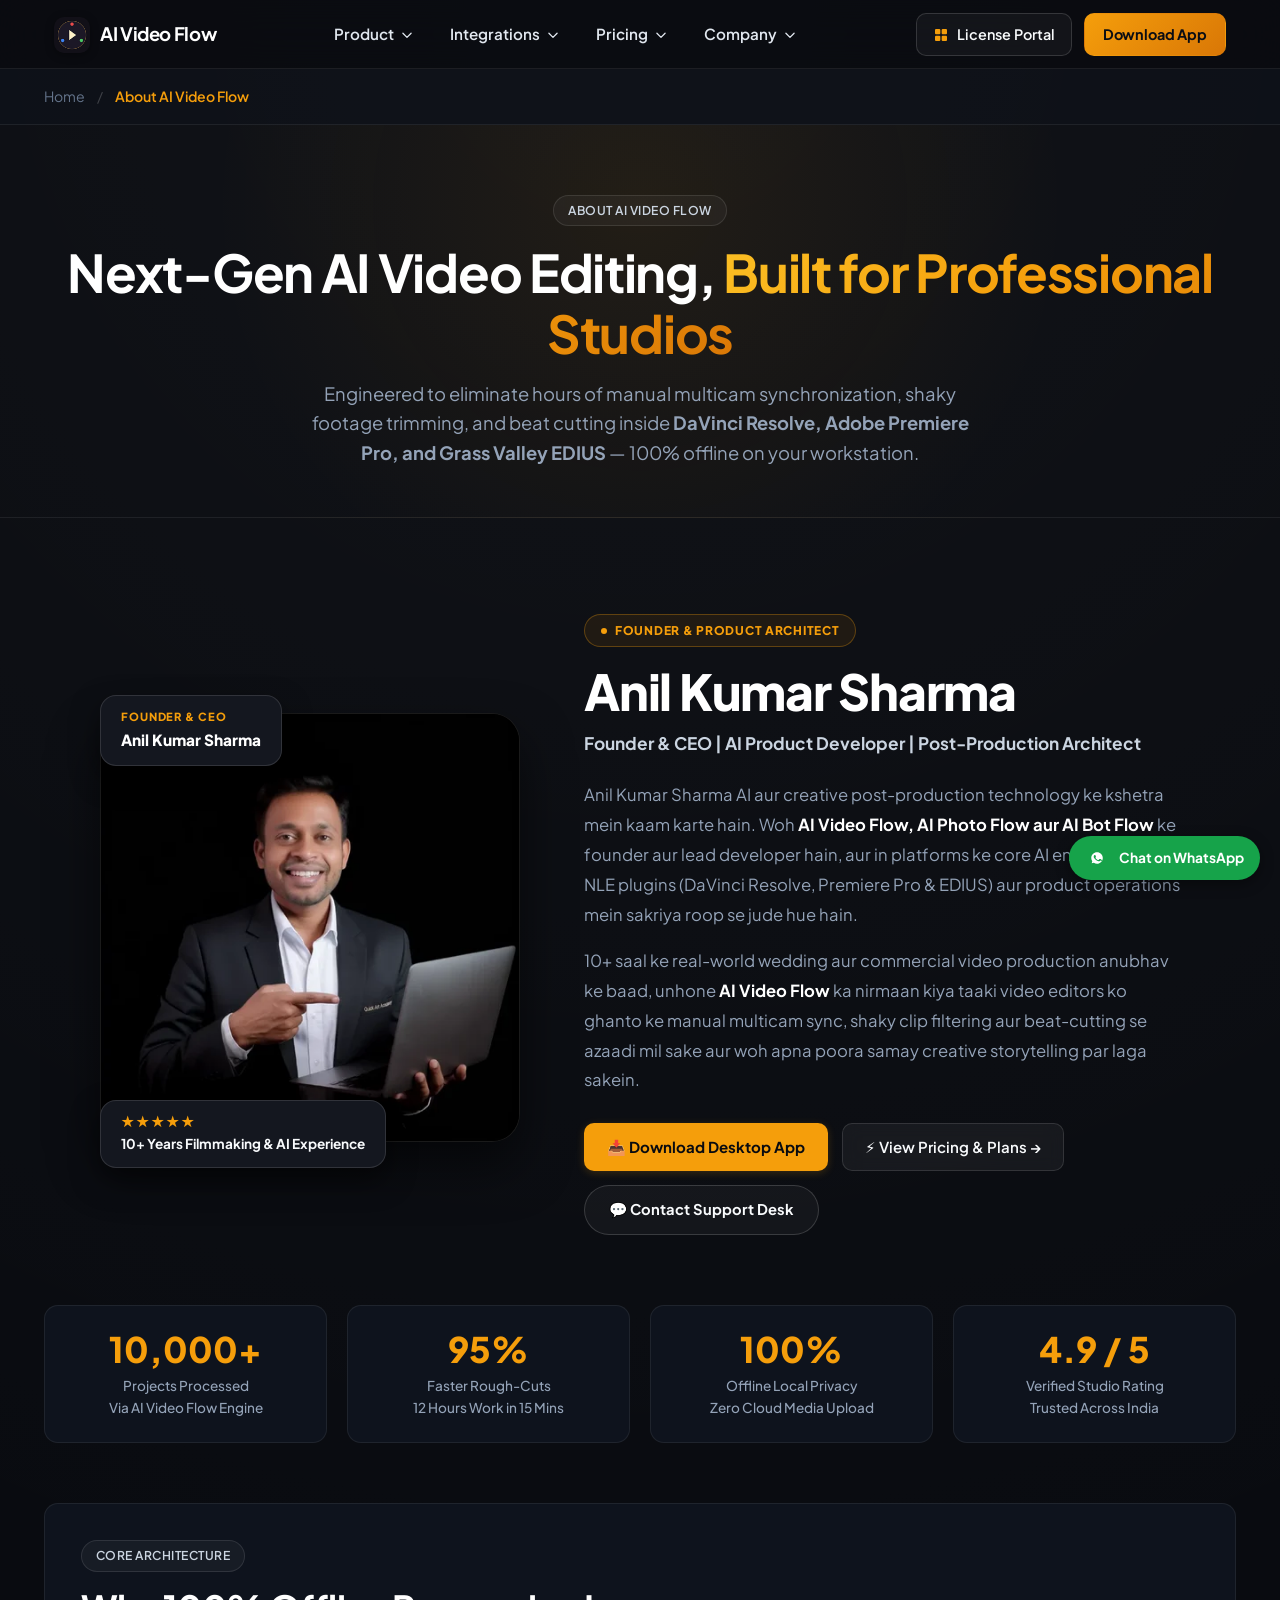
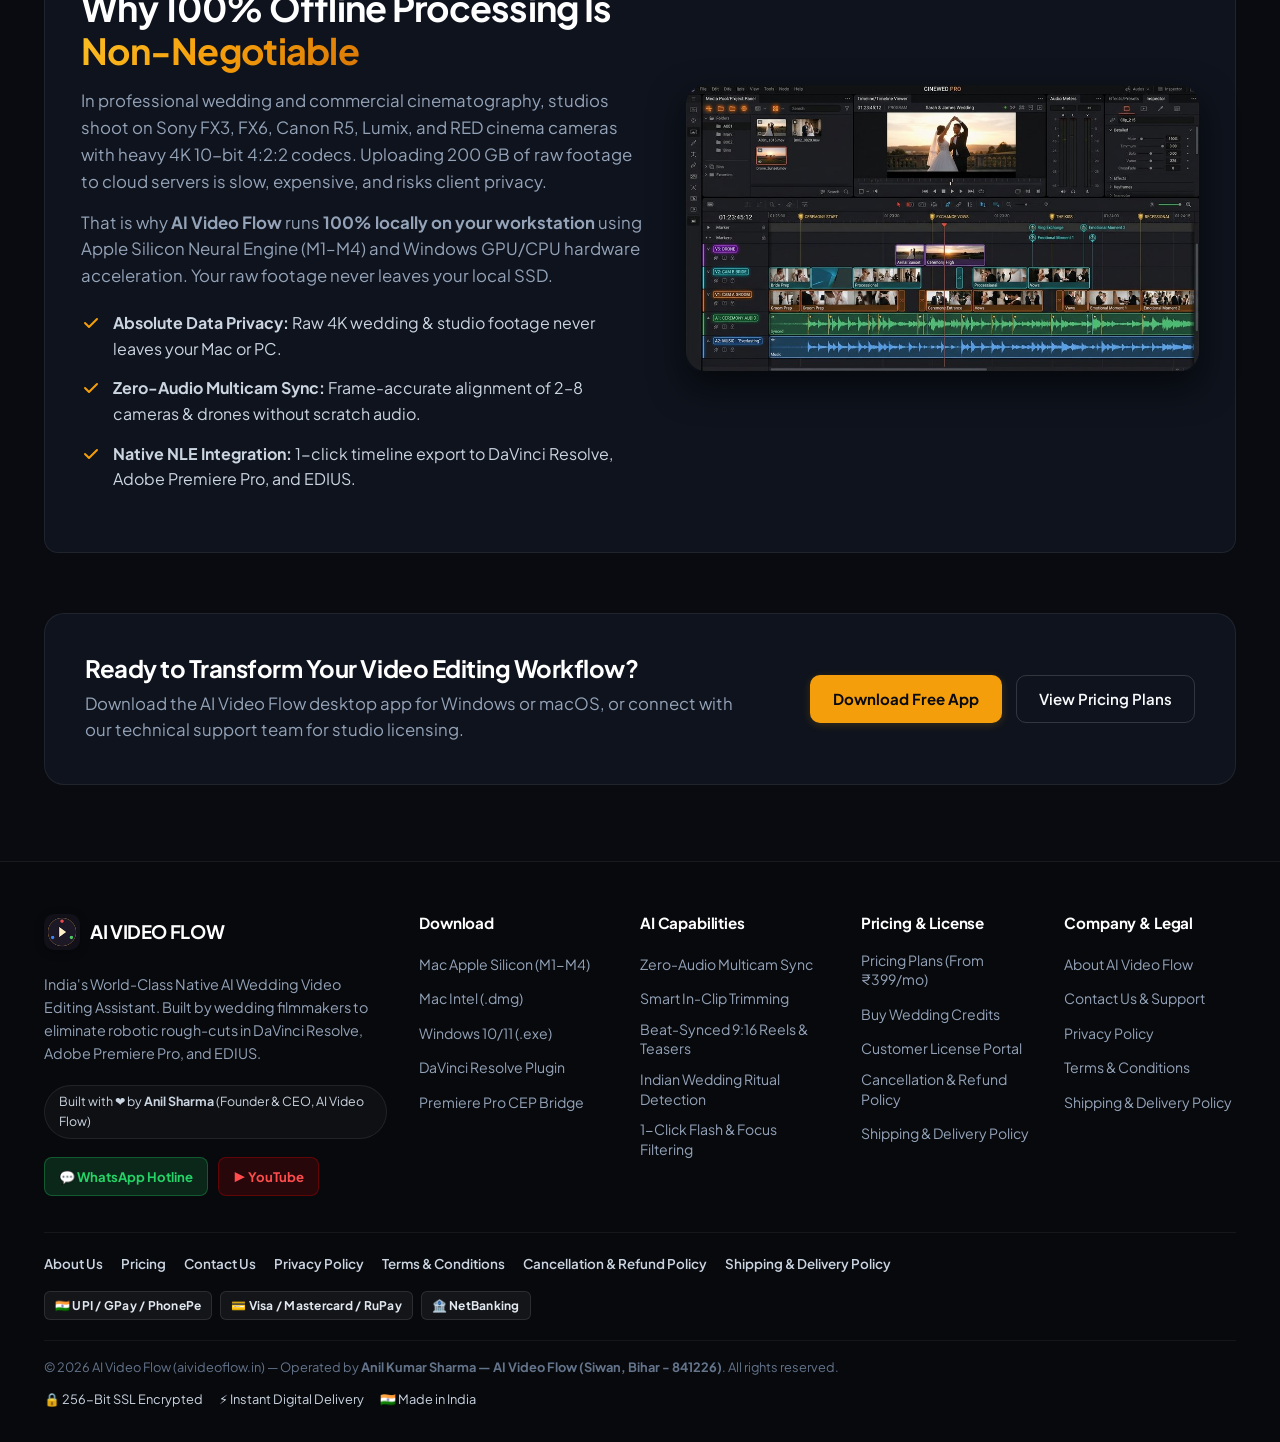
==== commit 963b9427: "Integrate Name + WhatsApp lead gate download popup from website-upload-download-popup.zip" ====
--- a/about.html
+++ b/about.html
@@ -7,7 +7,8 @@
   <title>About Us — AI Video Flow | Built by Anil Kumar Sharma</title>
 
   <!-- Advanced SEO Meta Tags -->
-  <meta name="description" content="Learn about AI Video Flow and Founder & CEO Anil Kumar Sharma. 100% offline AI video editing software for DaVinci Resolve, Premiere Pro & EDIUS.">
+  <meta name="description"
+    content="Learn about AI Video Flow and Founder & CEO Anil Kumar Sharma. 100% offline AI video editing software for DaVinci Resolve, Premiere Pro & EDIUS.">
   <meta name="keywords"
     content="ai video flow, anil kumar sharma, ai video editing software india, davinci resolve wedding plugin, premiere pro multicam sync, edius ai editing">
   <meta name="author" content="Anil Kumar Sharma">
@@ -43,7 +44,7 @@
   <link
     href="https://fonts.googleapis.com/css2?family=JetBrains+Mono:wght@500;700&family=Plus+Jakarta+Sans:wght@400;500;600;700;800&display=swap"
     rel="stylesheet">
-  <link rel="stylesheet" href="css/style.css?v=5.7">
+  <link rel="stylesheet" href="css/style.css?v=5.8">
 
   <!-- JSON-LD Structured Data: BreadcrumbList + AboutPage + Person + Organization -->
   <script type="application/ld+json">
@@ -460,7 +461,8 @@
           </div>
 
           <div class="founder-photo-frame">
-            <img src="assets/anil-sharma-mentor.webp" alt="Anil Kumar Sharma — Founder & CEO of AI Video Flow" width="420" height="420">
+            <img src="assets/anil-sharma-mentor.webp" alt="Anil Kumar Sharma — Founder & CEO of AI Video Flow"
+              width="420" height="420">
           </div>
 
           <div class="founder-badge-bottomleft">
@@ -580,7 +582,8 @@
         </div>
         <div class="showcase-media">
           <img src="assets/hero_timeline.jpg" alt="AI Video Flow Native Multicam Timeline Interface"
-            style="width:100%;border-radius:var(--radius-lg);object-fit:cover;box-shadow:var(--shadow-card);" width="940" height="525">
+            style="width:100%;border-radius:var(--radius-lg);object-fit:cover;box-shadow:var(--shadow-card);"
+            width="940" height="525">
         </div>
       </div>
 
@@ -662,13 +665,13 @@
         </div>
 
         <div class="footer-col">
-          <h4>NLE Software</h4>
+          <h4>Download</h4>
           <ul class="footer-links">
-            <li><a href="/davinci-resolve-wedding-editing">DaVinci Resolve Wedding Plugin</a></li>
-            <li><a href="/edius-wedding-video-editing">Grass Valley EDIUS 25fps PAL</a></li>
-            <li><a href="/premiere-pro-wedding-editing">Adobe Premiere Pro CEP Bridge</a></li>
-            <li><a href="/#editors">Final Cut Pro FCPXML Roundtrip</a></li>
-            <li><a href="/#download">Download Desktop App (.dmg / .exe)</a></li>
+            <li><a href="https://license.aivideoflow.in/download/mac-arm64" data-download="mac-arm64">Mac Apple Silicon (M1-M4)</a></li>
+            <li><a href="https://license.aivideoflow.in/download/mac-x86_64" data-download="mac-x86_64">Mac Intel (.dmg)</a></li>
+            <li><a href="https://license.aivideoflow.in/download/windows" data-download="windows">Windows 10/11 (.exe)</a></li>
+            <li><a href="/davinci-resolve-wedding-editing">DaVinci Resolve Plugin</a></li>
+            <li><a href="/premiere-pro-wedding-editing">Premiere Pro CEP Bridge</a></li>
           </ul>
         </div>
 
@@ -750,7 +753,7 @@
     <span>Chat on WhatsApp</span>
   </a>
 
-  <script src="js/main.js?v=4.0"></script>
+  <script src="js/main.js?v=5.0"></script>
 </body>
 
 </html>
--- a/css/style.css
+++ b/css/style.css
@@ -4623,10 +4623,39 @@
   overflow: hidden;
 }
 
-
-
-
-
-
-
-
+/* ---------- Download popup (name + WhatsApp before download) ---------- */
+.dl-modal { position: fixed; inset: 0; z-index: 2000; display: flex; align-items: center; justify-content: center;
+  padding: 16px; background: rgba(3, 5, 9, 0.78); backdrop-filter: blur(8px); -webkit-backdrop-filter: blur(8px); }
+.dl-modal[hidden] { display: none; }
+.dl-card { position: relative; width: 100%; max-width: 420px; padding: 28px 24px 22px; border-radius: 18px;
+  background: #0e121a; border: 1px solid rgba(255, 255, 255, 0.16); box-shadow: 0 24px 60px rgba(0, 0, 0, 0.75); }
+.dl-card h3 { margin: 0 0 6px; font-size: 1.35rem; color: #f8fafc; font-weight: 700; }
+.dl-sub { margin: 0 0 18px; font-size: 0.9rem; color: #94a3b8; }
+.dl-close { position: absolute; top: 12px; right: 14px; background: none; border: 0; color: #94a3b8;
+  font-size: 26px; line-height: 1; cursor: pointer; padding: 4px 8px; transition: color 0.15s ease; }
+.dl-close:hover { color: #ffffff; }
+.dl-chip { display: flex; gap: 8px; margin-bottom: 14px; }
+.dl-chip[hidden] { display: none; }
+.dl-chip label { flex: 1; display: flex; align-items: center; gap: 8px; padding: 10px 12px; border-radius: 8px;
+  border: 1px solid rgba(255, 255, 255, 0.1); background: #131926; font-size: 0.85rem; color: #f8fafc; cursor: pointer; }
+.dl-chip label:has(input:checked) { border-color: #f59e0b; background: rgba(245, 158, 11, 0.08); }
+.dl-chip input { accent-color: #f59e0b; }
+.dl-label { display: block; margin: 0 0 6px; font-size: 0.85rem; font-weight: 600; color: #cbd5e1; }
+.dl-card input[type="text"], .dl-card input[type="tel"] { width: 100%; box-sizing: border-box; margin-bottom: 14px; padding: 12px 14px;
+  border-radius: 8px; border: 1px solid rgba(255, 255, 255, 0.12); background: #090b10;
+  color: #f8fafc; font: inherit; font-size: 1rem; }
+.dl-card input:focus { outline: none; border-color: #f59e0b; box-shadow: 0 0 0 3px rgba(245, 158, 11, 0.2); }
+.dl-error { margin: -4px 0 12px; font-size: 0.85rem; color: #fca5a5; }
+.dl-error[hidden] { display: none; }
+.dl-submit { width: 100%; justify-content: center; }
+.dl-submit:disabled { opacity: 0.7; cursor: wait; }
+.dl-note { margin: 12px 0 0; text-align: center; font-size: 0.78rem; color: #64748b; }
+
+
+
+
+
+
+
+
+
